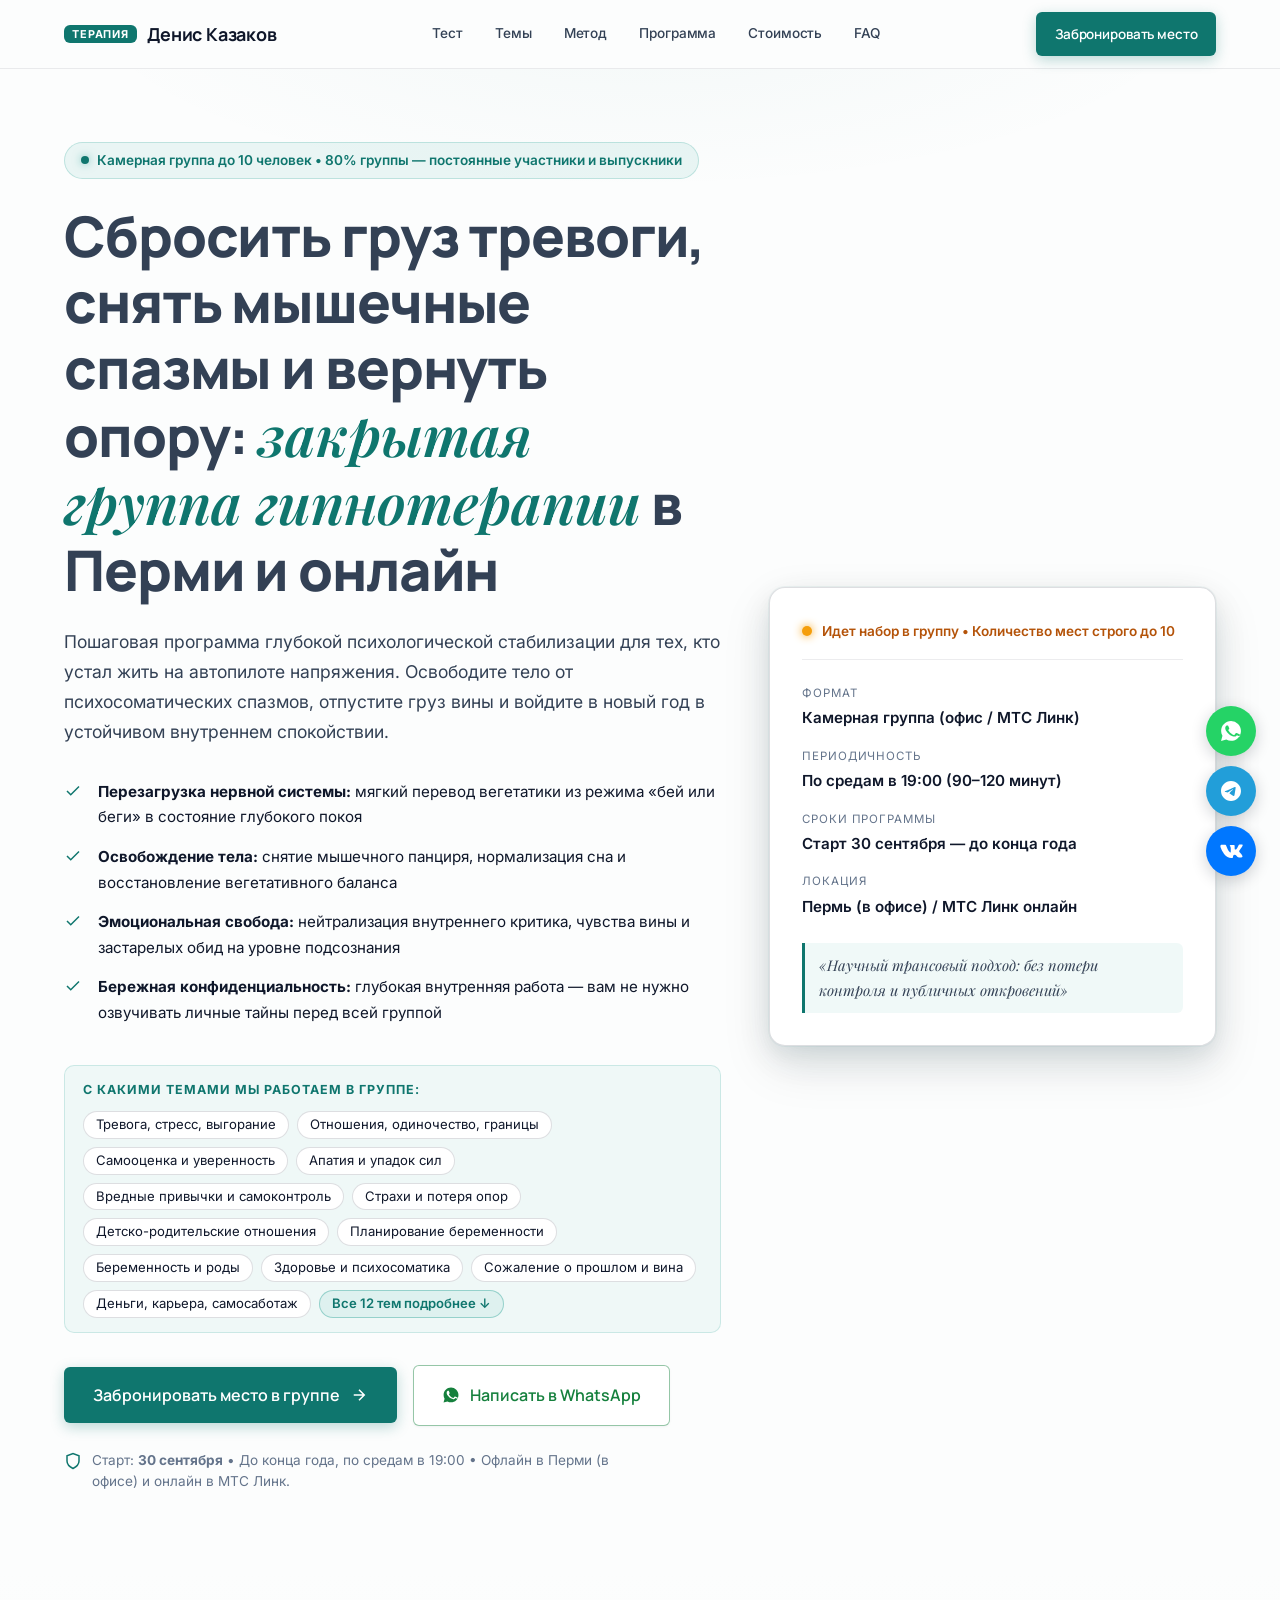
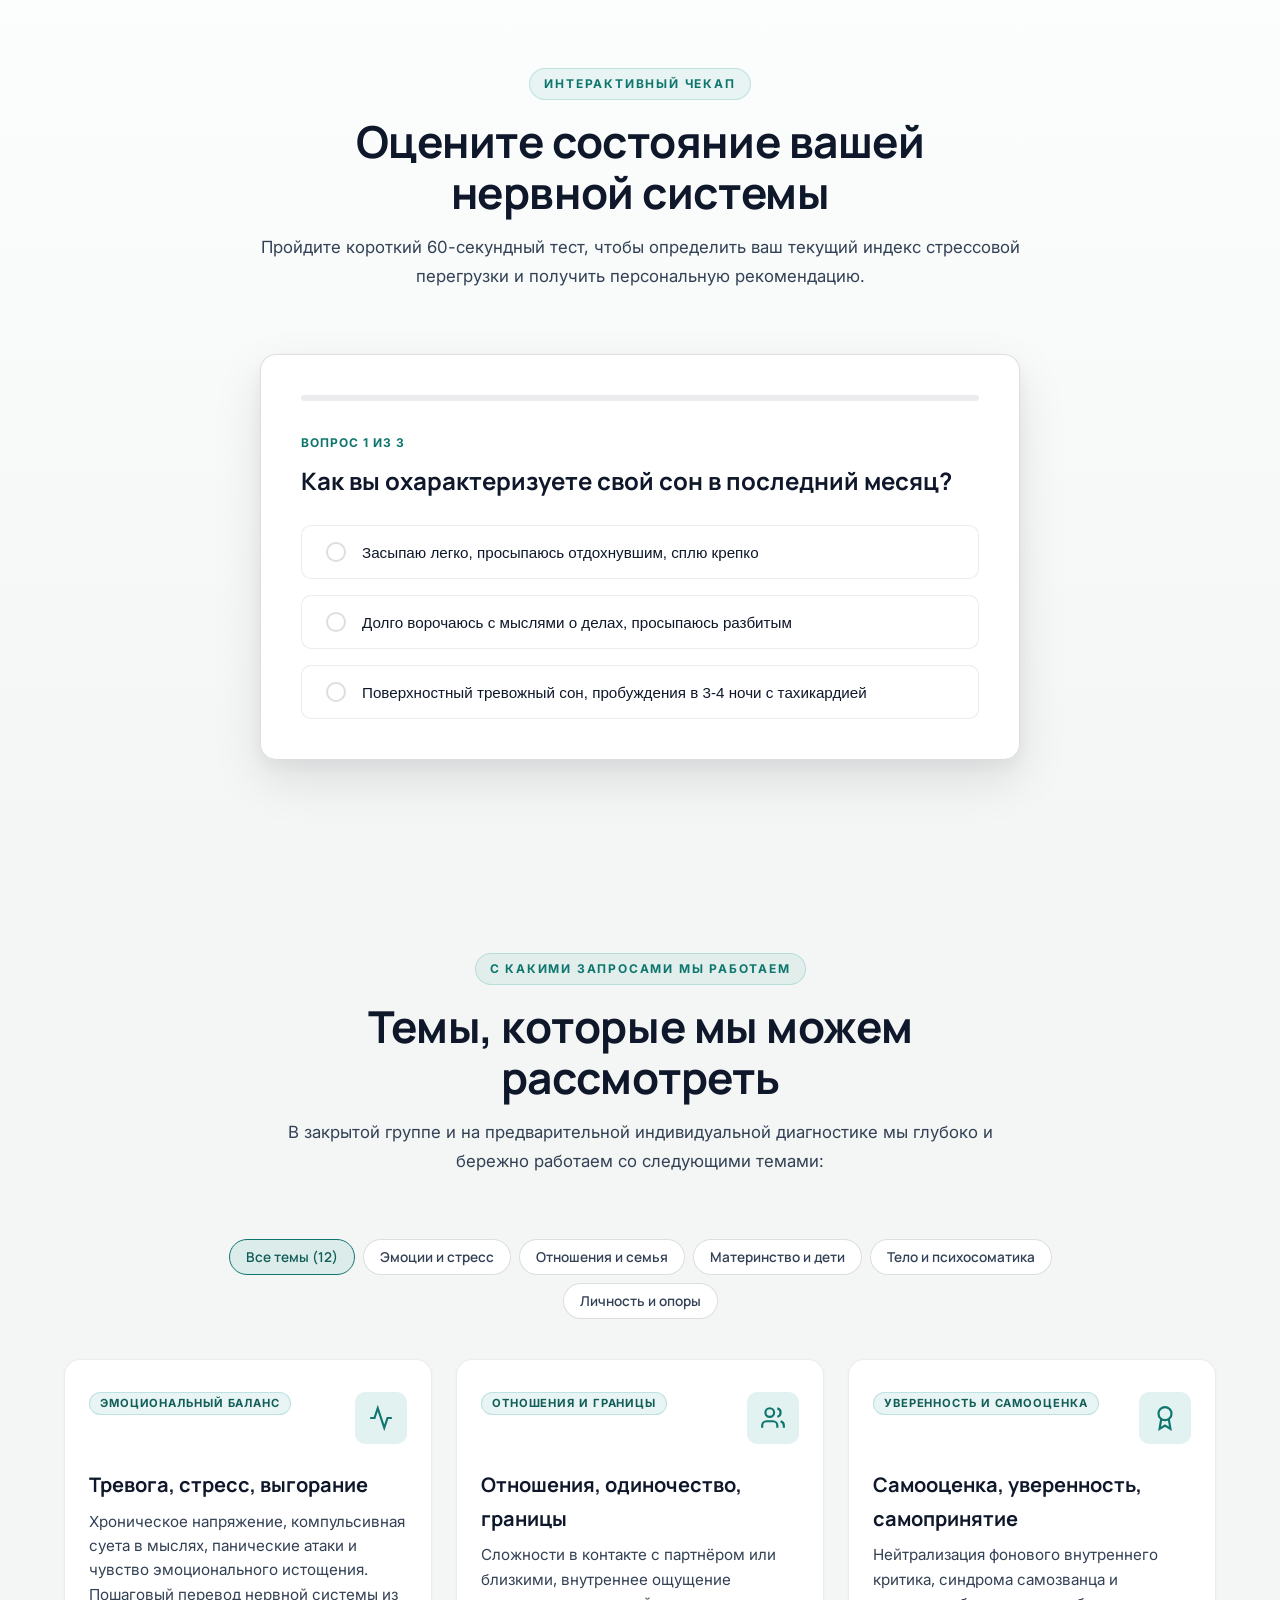
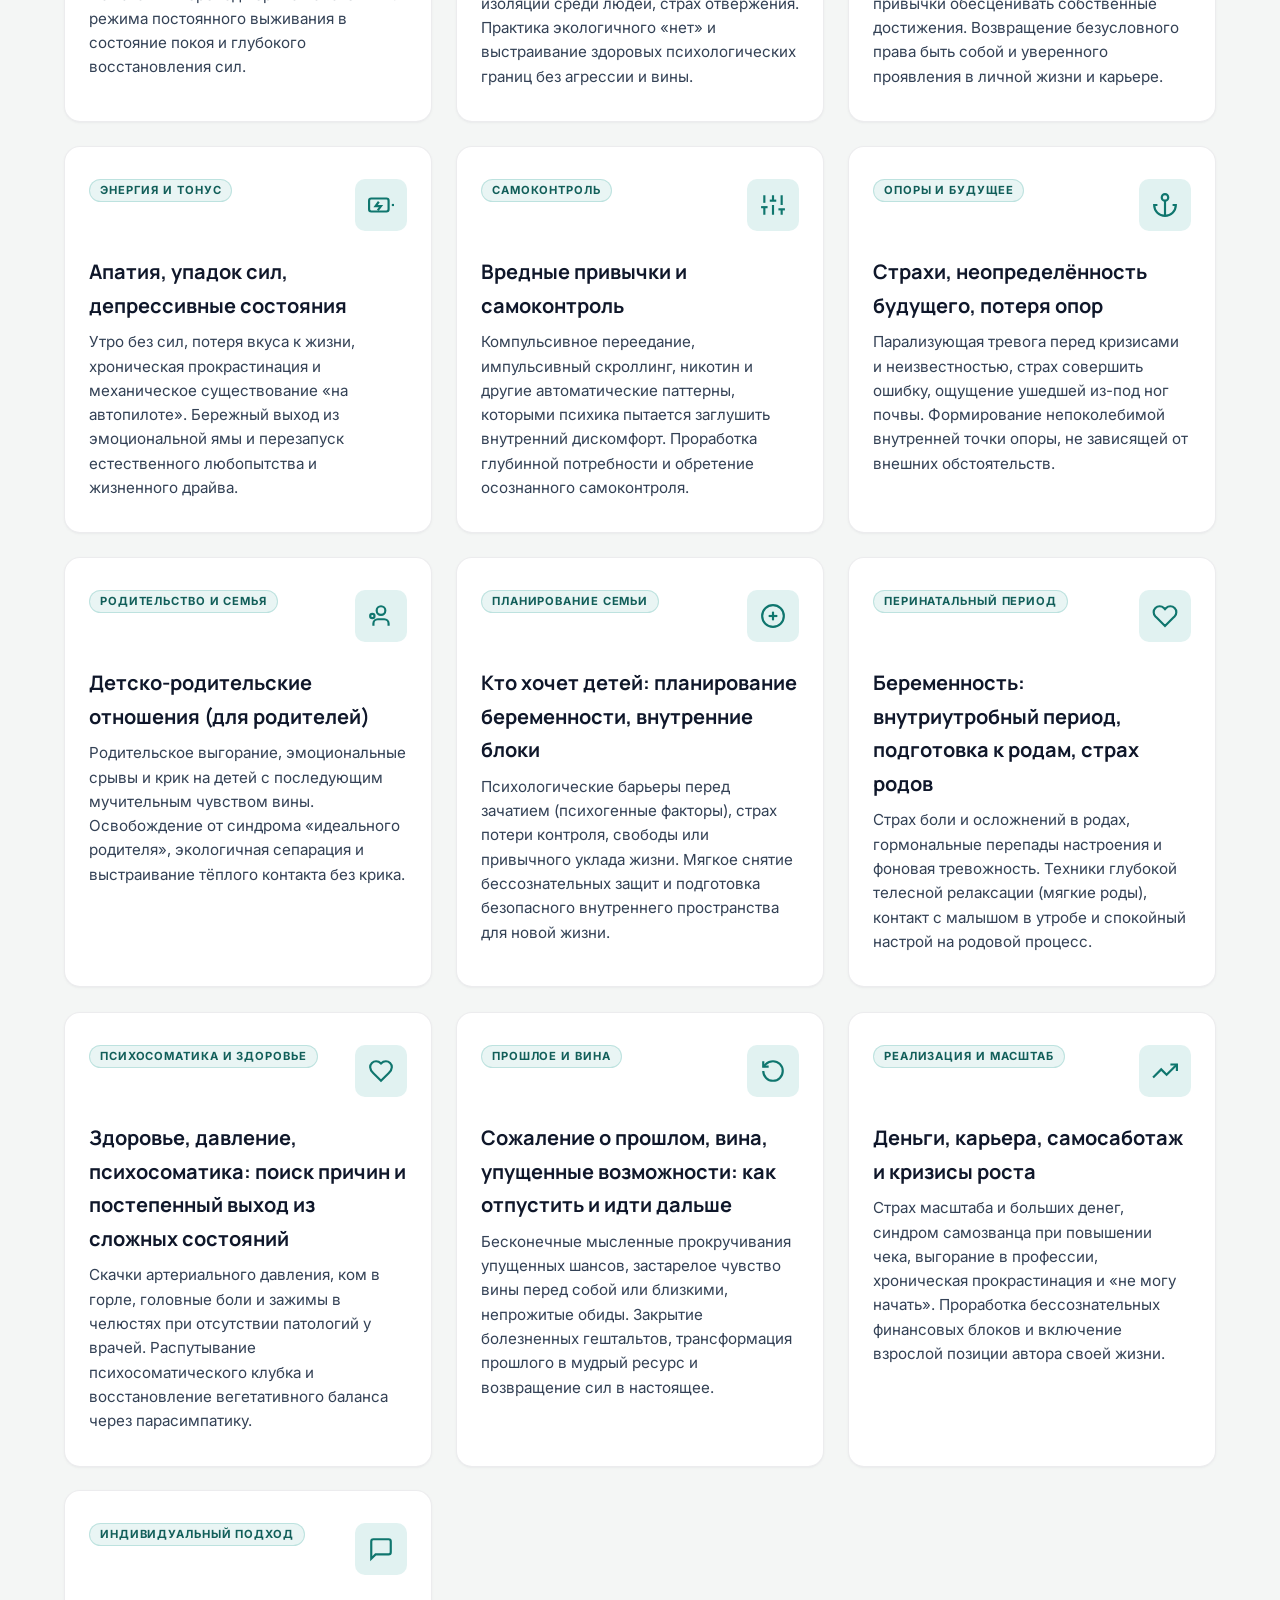
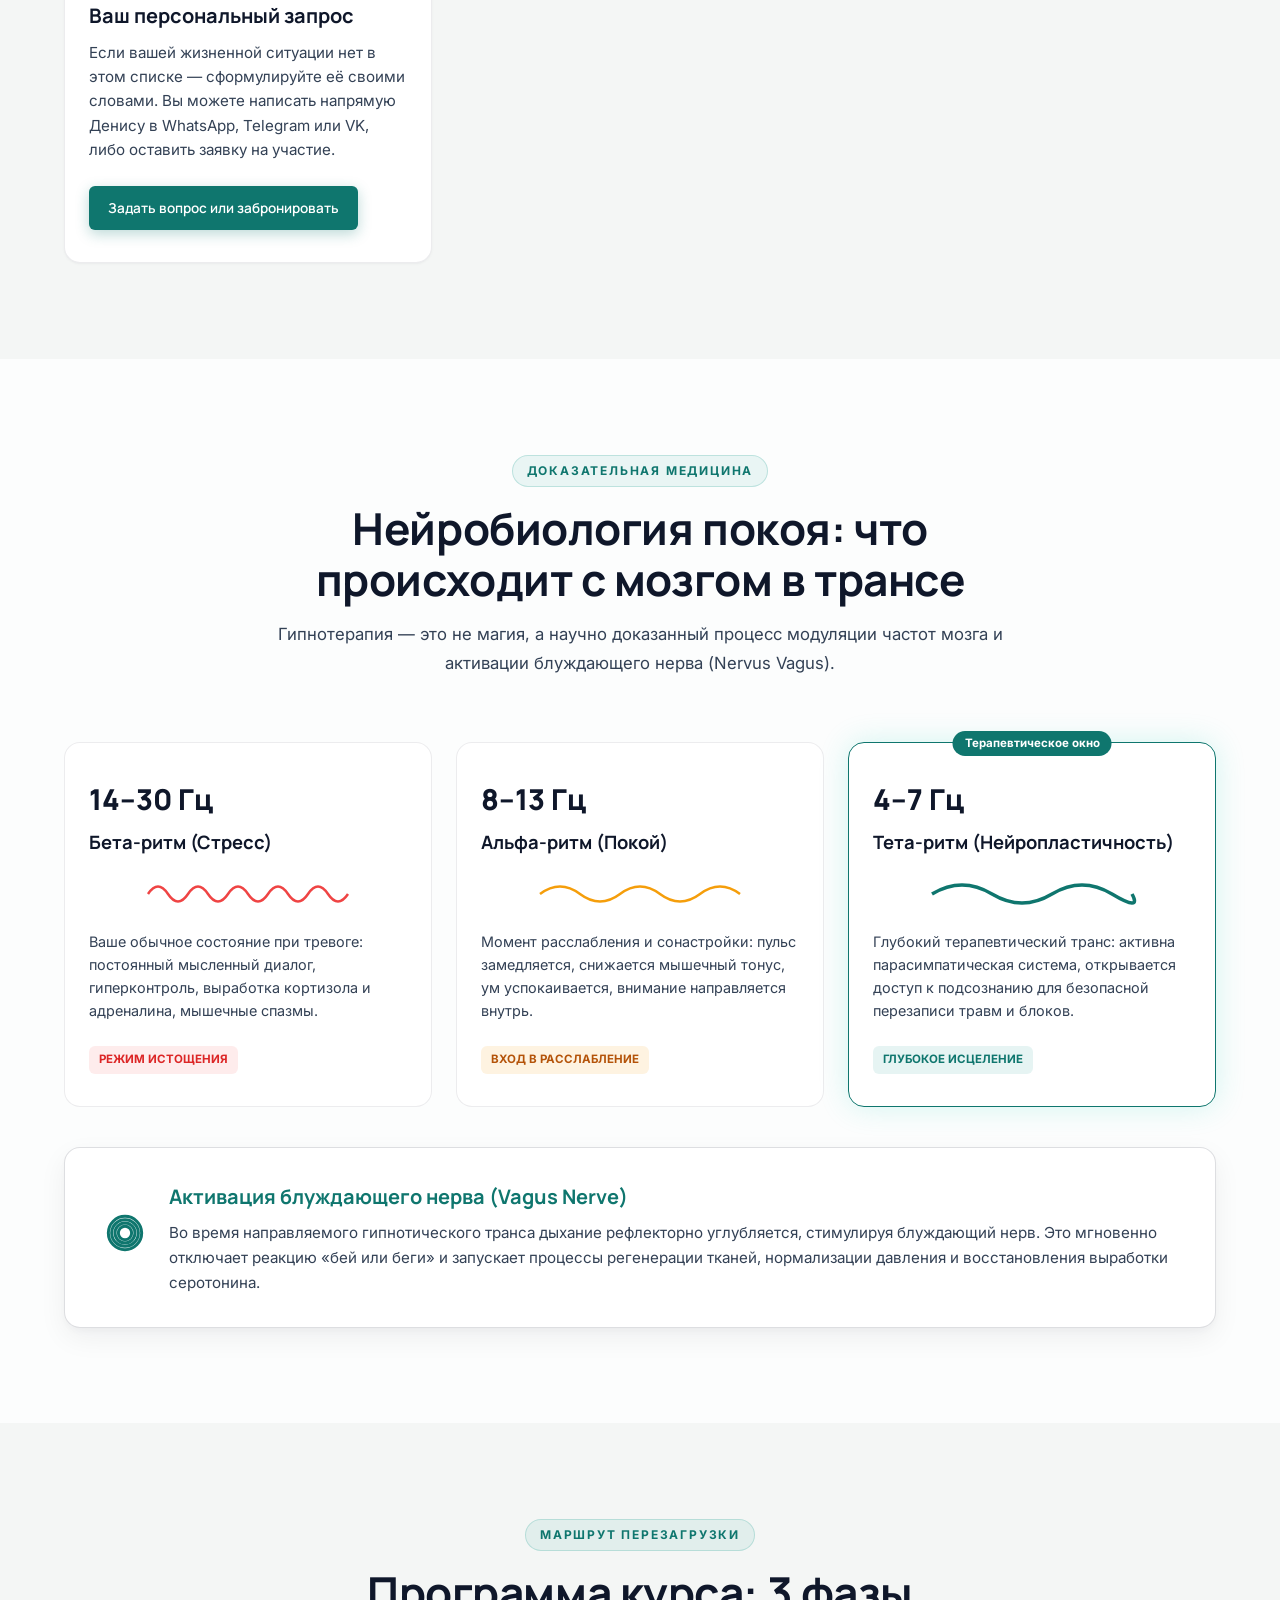
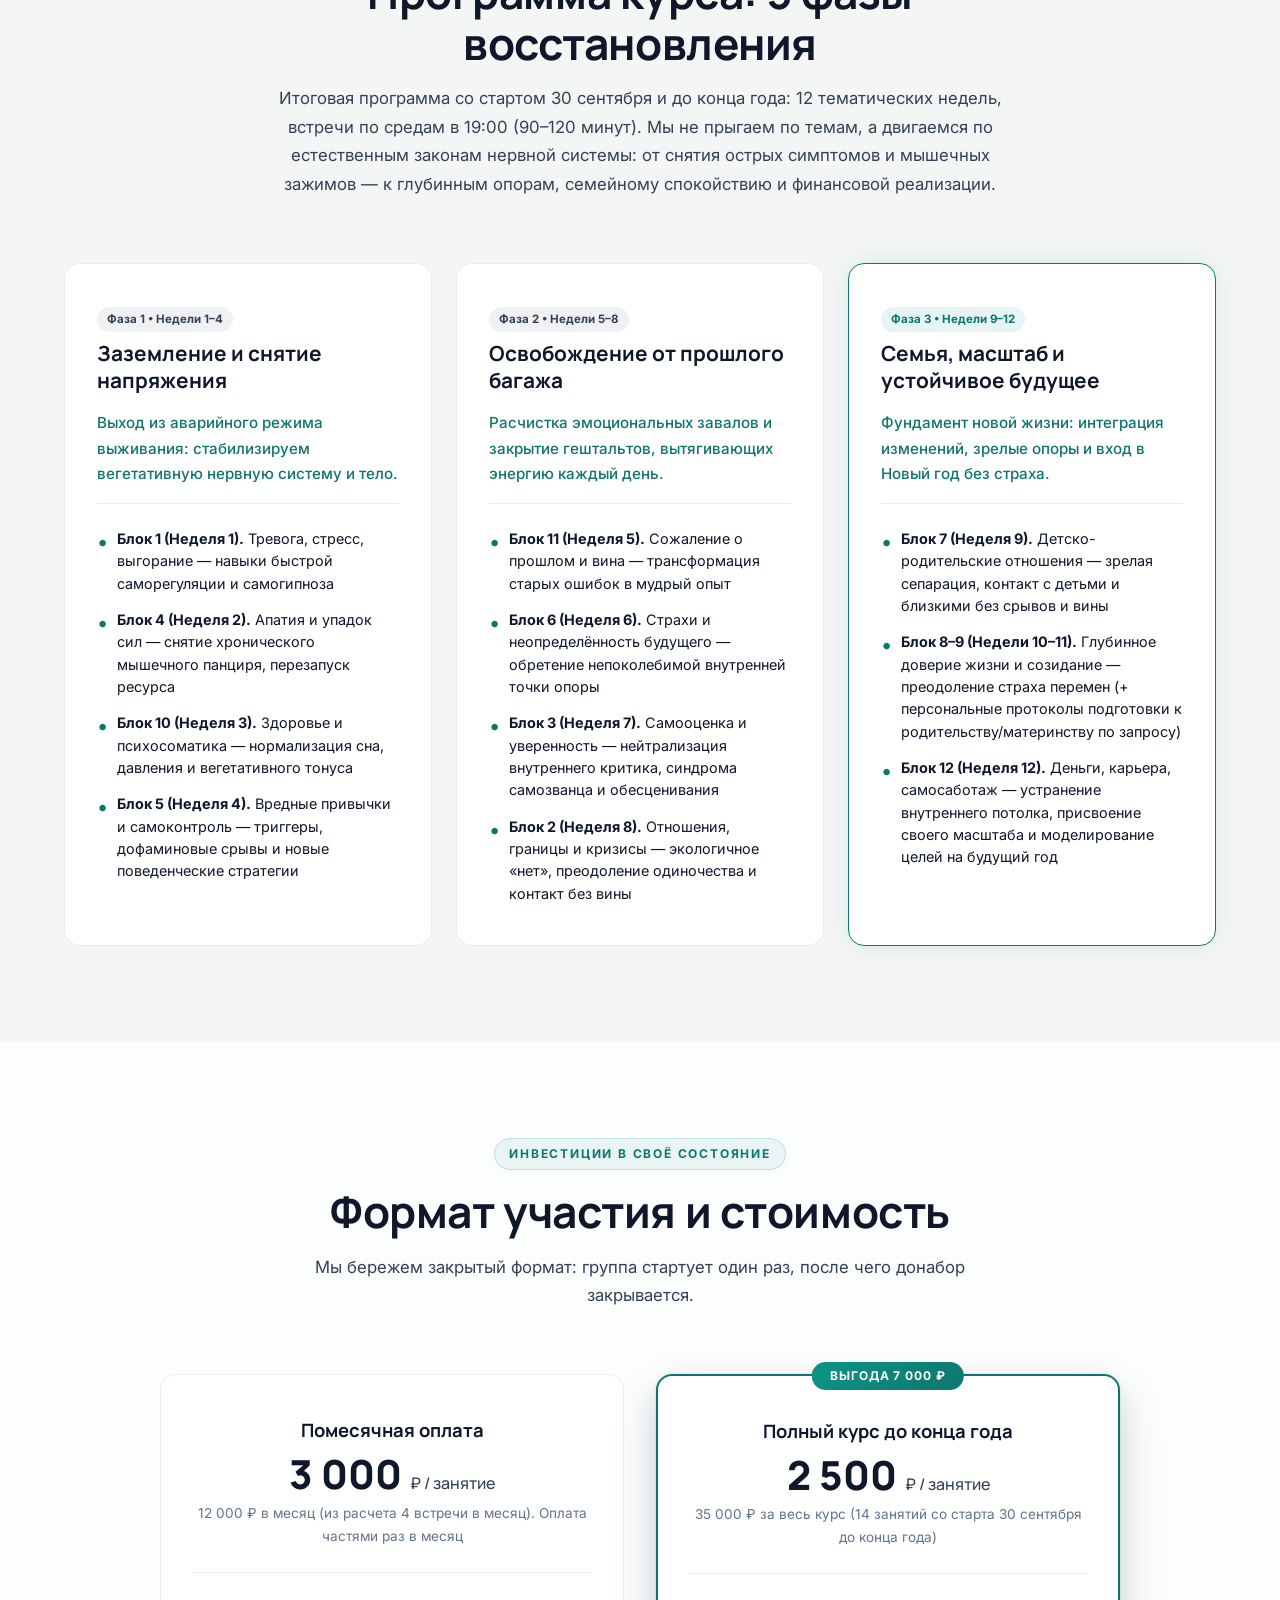
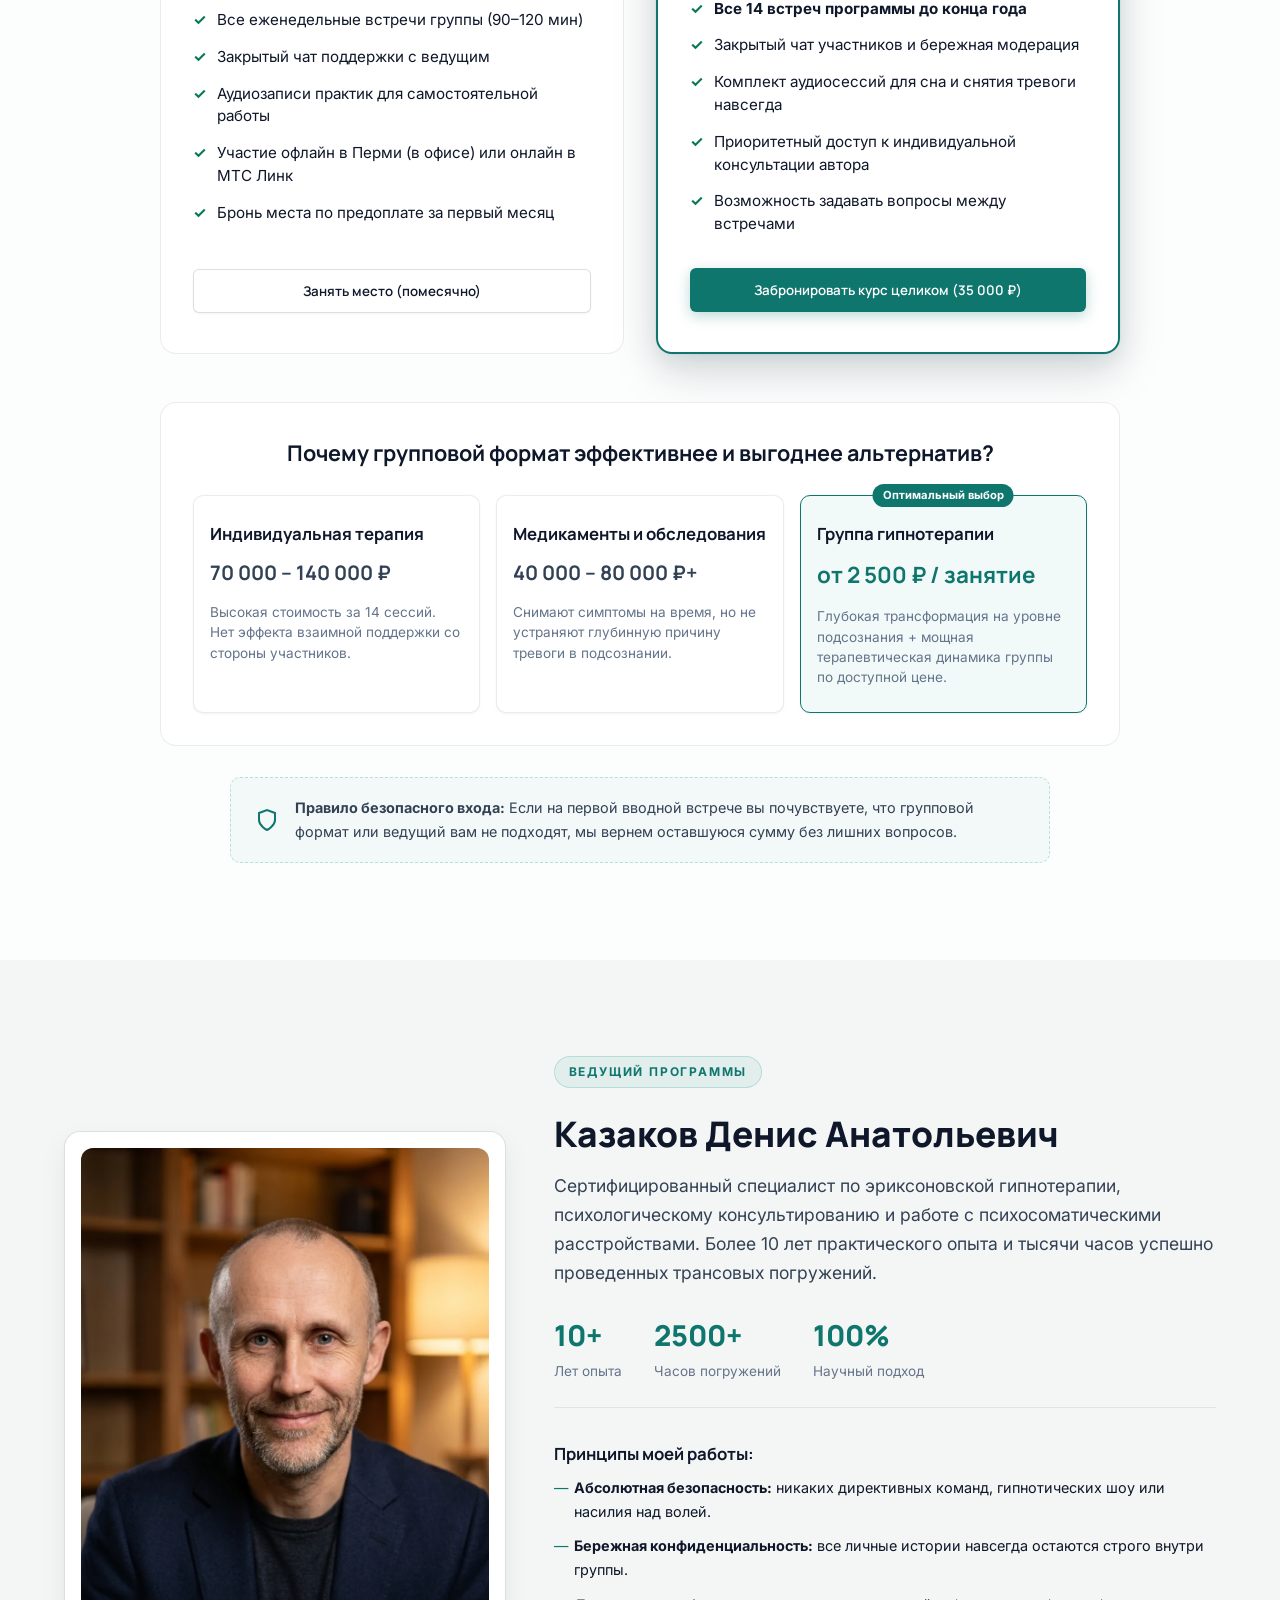
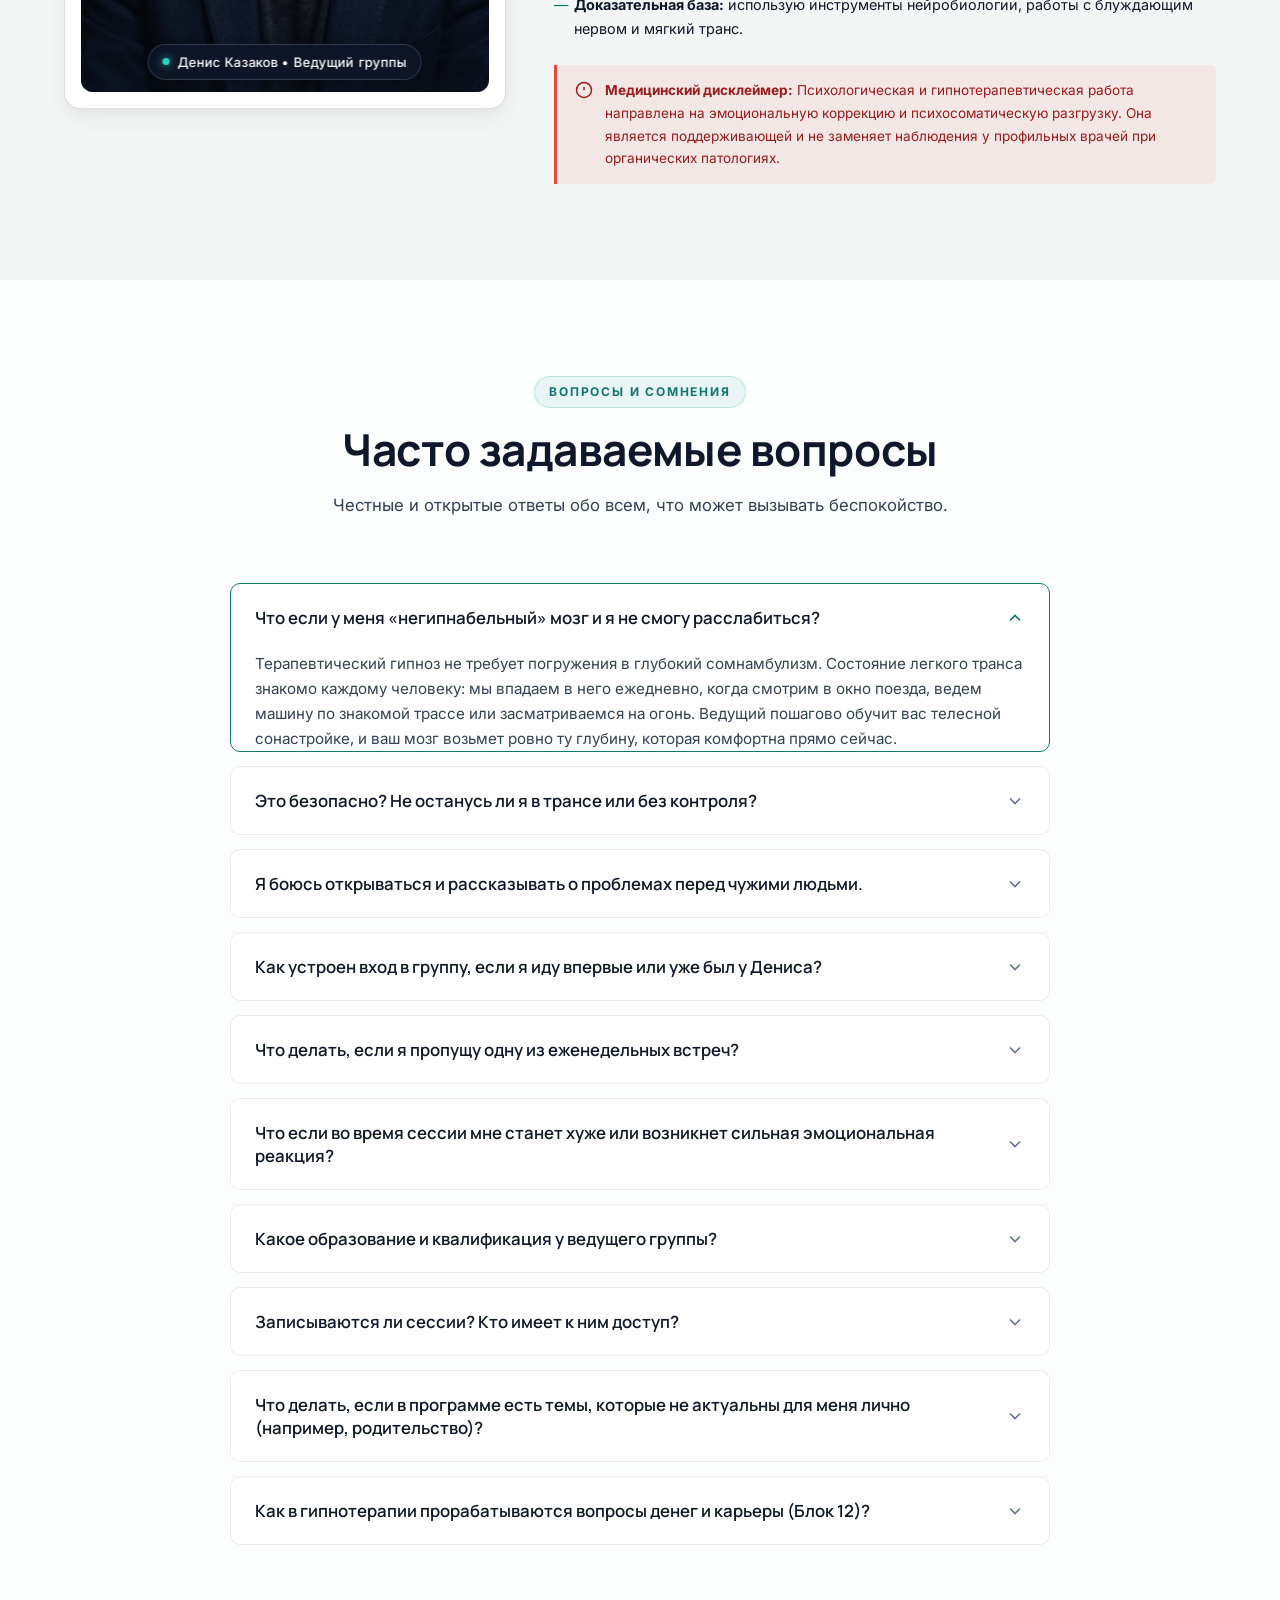
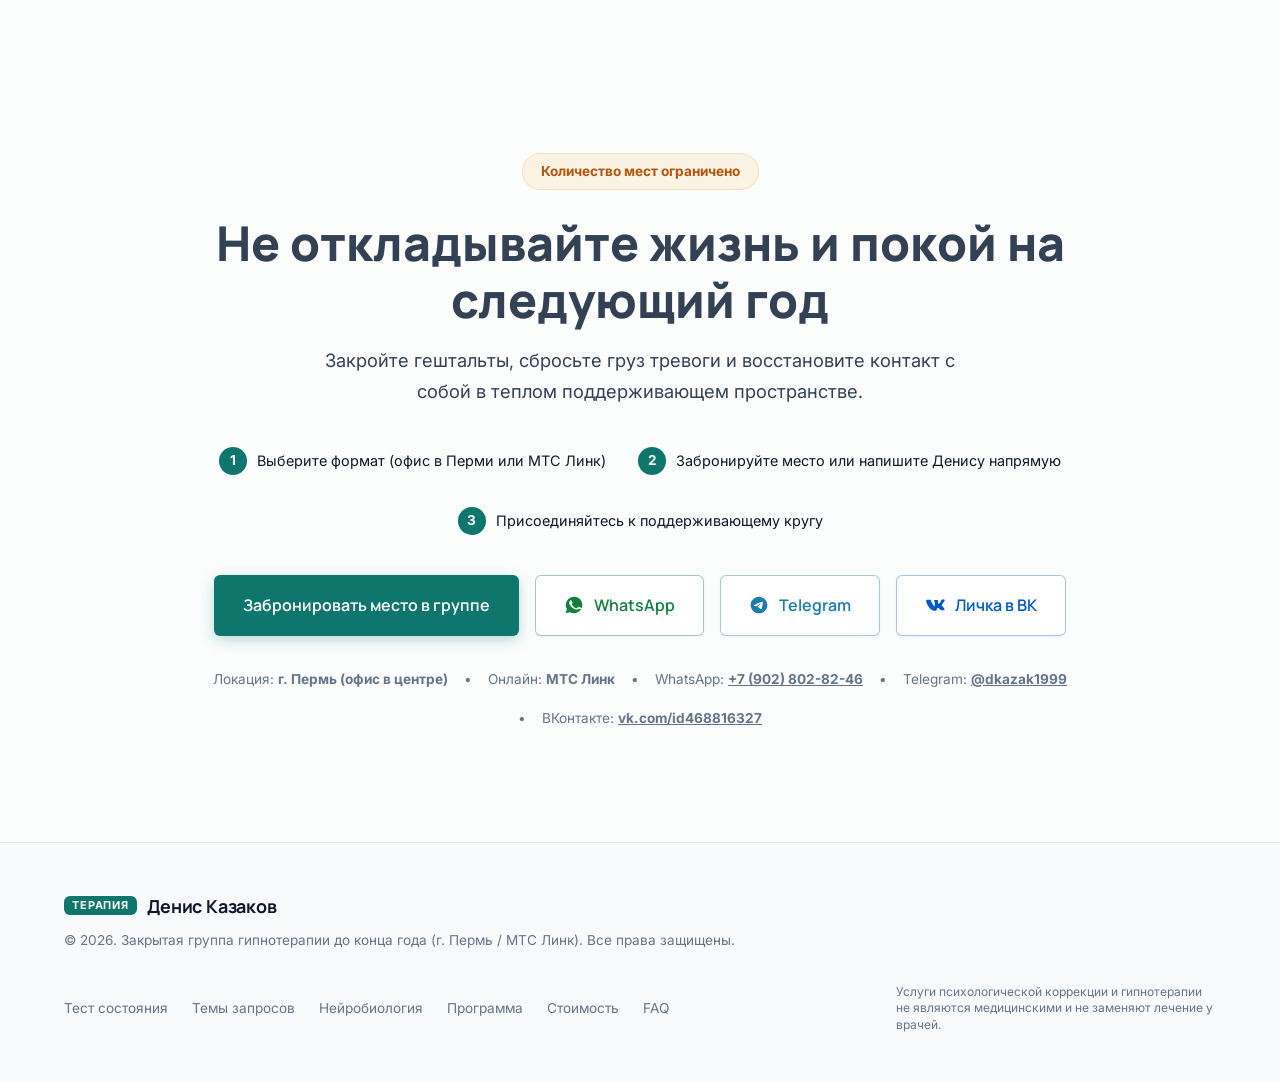
==== index.html @ 3e985181 "Лендинг: закрытая группа гипнотерапии (Денис Казаков)" ====
<!DOCTYPE html>
<html lang="ru">
<head>
  <meta charset="UTF-8">
  <meta name="viewport" content="width=device-width, initial-scale=1.0">
  <title>Групповая гипнотерапия до конца года | Денис Казаков</title>
  <meta name="description" content="Закрытая камерная группа по гипнотерапии до 10 человек. Пошаговое снятие хронического стресса, тревоги, психосоматики и возвращение внутренней опоры до конца года.">
  <meta name="theme-color" content="#0f766e">
  <link rel="icon" href="data:image/svg+xml,%3Csvg xmlns='http://www.w3.org/2000/svg' viewBox='0 0 48 48'%3E%3Crect width='48' height='48' rx='10' fill='%230f766e'/%3E%3Ccircle cx='24' cy='24' r='11' fill='none' stroke='white' stroke-width='3'/%3E%3Ccircle cx='24' cy='24' r='4' fill='white'/%3E%3C/svg%3E">
  <link rel="canonical" href="https://deniskazakov1976-glitch.github.io/hypnotherapy-group/">
  <meta property="og:type" content="website">
  <meta property="og:site_name" content="Денис Казаков • Гипнотерапия">
  <meta property="og:locale" content="ru_RU">
  <meta property="og:url" content="https://deniskazakov1976-glitch.github.io/hypnotherapy-group/">
  <meta property="og:title" content="Групповая гипнотерапия до конца года | Денис Казаков">
  <meta property="og:description" content="Закрытая камерная группа до 10 человек. Снятие стресса, тревоги и психосоматики — офлайн в Перми и онлайн. Старт 30 сентября.">
  <meta property="og:image" content="https://deniskazakov1976-glitch.github.io/hypnotherapy-group/img/denis-kazakov.jpg">
  <meta name="twitter:card" content="summary_large_image">
  <script>document.documentElement.classList.add('js');</script>
  <link rel="preconnect" href="https://fonts.googleapis.com">
  <link rel="preconnect" href="https://fonts.gstatic.com" crossorigin>
  <link href="https://fonts.googleapis.com/css2?family=Inter:wght@400;500;600;700&family=Manrope:wght@500;600;700;800&family=Playfair+Display:ital,wght@1,600&display=swap" rel="stylesheet">
  <link rel="stylesheet" href="css/styles.css?v=2">
</head>
<body>

  <!-- Деликатное рассеянное освещение кабинета -->
  <div class="ambient-glow"></div>

  <!-- ================= НАВИГАЦИОННАЯ ШАПКА ================= -->
  <header class="site-header" id="header">
    <div class="container header-container">
      <a href="#" class="logo">
        <span class="logo-badge">Терапия</span>
        <span class="logo-text">Денис Казаков</span>
      </a>

      <nav class="main-nav" id="mainNav">
        <ul class="nav-list">
          <li><a href="#checkup" class="nav-link">Тест</a></li>
          <li><a href="#topics" class="nav-link">Темы</a></li>
          <li><a href="#neuroscience" class="nav-link">Метод</a></li>
          <li><a href="#program" class="nav-link">Программа</a></li>
          <li><a href="#pricing" class="nav-link">Стоимость</a></li>
          <li><a href="#faq" class="nav-link">FAQ</a></li>
        </ul>
      </nav>

      <div class="header-actions">
        <button class="btn btn-primary btn-sm open-modal-btn" data-type="plan_booking">
          Забронировать место
        </button>
        <button class="menu-toggle" id="menuToggle" aria-label="Открыть меню">
          <span></span><span></span><span></span>
        </button>
      </div>
    </div>
  </header>

  <main>
    <!-- ================= БЛОК 1: ГЛАВНЫЙ ЭКРАН (HERO) ================= -->
    <section class="hero-section" id="hero">
      <div class="container hero-container">
        <div class="hero-content reveal-item">
          <div class="hero-badge">
            <span class="badge-dot"></span>
            Камерная группа до 10 человек • 80% группы — постоянные участники и выпускники
          </div>

          <h1 class="hero-title">
            Сбросить груз тревоги, снять мышечные спазмы и вернуть опору: <span class="highlight-editorial">закрытая группа гипнотерапии</span> в Перми и онлайн
          </h1>

          <p class="hero-subtitle">
            Пошаговая программа глубокой психологической стабилизации для тех, кто устал жить на автопилоте напряжения. Освободите тело от психосоматических спазмов, отпустите груз вины и войдите в новый год в устойчивом внутреннем спокойствии.
          </p>

          <ul class="hero-features">
            <li>
              <svg class="check-icon" viewBox="0 0 24 24" fill="none" stroke="currentColor" stroke-width="2"><path d="M20 6 9 17l-5-5"/></svg>
              <span><strong>Перезагрузка нервной системы:</strong> мягкий перевод вегетатики из режима «бей или беги» в состояние глубокого покоя</span>
            </li>
            <li>
              <svg class="check-icon" viewBox="0 0 24 24" fill="none" stroke="currentColor" stroke-width="2"><path d="M20 6 9 17l-5-5"/></svg>
              <span><strong>Освобождение тела:</strong> снятие мышечного панциря, нормализация сна и восстановление вегетативного баланса</span>
            </li>
            <li>
              <svg class="check-icon" viewBox="0 0 24 24" fill="none" stroke="currentColor" stroke-width="2"><path d="M20 6 9 17l-5-5"/></svg>
              <span><strong>Эмоциональная свобода:</strong> нейтрализация внутреннего критика, чувства вины и застарелых обид на уровне подсознания</span>
            </li>
            <li>
              <svg class="check-icon" viewBox="0 0 24 24" fill="none" stroke="currentColor" stroke-width="2"><path d="M20 6 9 17l-5-5"/></svg>
              <span><strong>Бережная конфиденциальность:</strong> глубокая внутренняя работа — вам не нужно озвучивать личные тайны перед всей группой</span>
            </li>
          </ul>

          <div class="hero-topics-preview">
            <span class="topics-label">С какими темами мы работаем в группе:</span>
            <div class="topics-tags-scroll">
              <a href="#topics" class="topic-chip">Тревога, стресс, выгорание</a>
              <a href="#topics" class="topic-chip">Отношения, одиночество, границы</a>
              <a href="#topics" class="topic-chip">Самооценка и уверенность</a>
              <a href="#topics" class="topic-chip">Апатия и упадок сил</a>
              <a href="#topics" class="topic-chip">Вредные привычки и самоконтроль</a>
              <a href="#topics" class="topic-chip">Страхи и потеря опор</a>
              <a href="#topics" class="topic-chip">Детско-родительские отношения</a>
              <a href="#topics" class="topic-chip">Планирование беременности</a>
              <a href="#topics" class="topic-chip">Беременность и роды</a>
              <a href="#topics" class="topic-chip">Здоровье и психосоматика</a>
              <a href="#topics" class="topic-chip">Сожаление о прошлом и вина</a>
              <a href="#topics" class="topic-chip">Деньги, карьера, самосаботаж</a>
              <a href="#topics" class="topic-chip topic-chip-more">Все 12 тем подробнее ↓</a>
            </div>
          </div>

          <div class="hero-cta-wrapper">
            <button class="btn btn-primary btn-lg open-modal-btn" data-type="plan_booking">
              Забронировать место в группе
              <svg class="arrow-icon" viewBox="0 0 24 24" fill="none" stroke="currentColor" stroke-width="2"><path d="M5 12h14M12 5l7 7-7 7"/></svg>
            </button>
            <a href="https://wa.me/79028028246" target="_blank" class="btn btn-outline btn-lg btn-whatsapp-outline">
              <svg viewBox="0 0 24 24" fill="currentColor" width="18" height="18"><path d="M12.04 2c-5.46 0-9.91 4.45-9.91 9.91 0 1.75.46 3.45 1.32 4.95L2.05 22l5.25-1.38c1.45.79 3.08 1.21 4.74 1.21 5.46 0 9.91-4.45 9.91-9.91 0-2.65-1.03-5.14-2.9-7.01A9.816 9.816 0 0 0 12.04 2zm5.8 14.16c-.24.68-1.4 1.26-1.95 1.34-.52.07-1.19.1-3.48-.85-2.93-1.22-4.81-4.22-4.96-4.41-.15-.2-1.19-1.58-1.19-3.02s.75-2.14 1.02-2.43c.27-.29.59-.36.78-.36.2 0 .39.01.56.02.18.01.42-.07.66.5.24.58.83 2.02.9 2.17.07.15.12.32.02.52-.1.2-.15.32-.3.49-.15.17-.31.38-.45.51-.15.14-.31.3-.13.6.17.3 1.02 1.68 2.19 2.72 1.5 1.34 2.77 1.75 3.16 1.95.39.2.62.17.85-.1.23-.26.98-1.14 1.24-1.53.27-.39.53-.32.89-.19.36.14 2.29 1.08 2.68 1.28.39.2.65.3.75.46.1.16.1.92-.14 1.6z"/></svg>
              Написать в WhatsApp
            </a>
          </div>

          <div class="hero-trust-note">
            <svg class="shield-icon" viewBox="0 0 24 24" fill="none" stroke="currentColor" stroke-width="2"><path d="M12 22s8-4 8-10V5l-8-3-8 3v7c0 6 8 10 8 10z"/></svg>
            <span>Старт: <strong>30 сентября</strong> • До конца года, по средам в 19:00 • Офлайн в Перми (в офисе) и онлайн в МТС Линк.</span>
          </div>
        </div>

        <div class="hero-visual-card reveal-item">
          <div class="glass-card">
            <div class="card-header-bar">
              <span class="status-indicator"></span>
              <span class="status-text">Идет набор в группу • Количество мест строго до 10</span>
            </div>
            
            <div class="card-summary">
              <div class="summary-item">
                <span class="summary-label">Формат</span>
                <span class="summary-val">Камерная группа (офис / МТС Линк)</span>
              </div>
              <div class="summary-item">
                <span class="summary-label">Периодичность</span>
                <span class="summary-val">По средам в 19:00 (90–120 минут)</span>
              </div>
              <div class="summary-item">
                <span class="summary-label">Сроки программы</span>
                <span class="summary-val">Старт 30 сентября — до конца года</span>
              </div>
              <div class="summary-item">
                <span class="summary-label">Локация</span>
                <span class="summary-val">Пермь (в офисе) / МТС Линк онлайн</span>
              </div>
            </div>

            <div class="card-footer-quote">
              «Научный трансовый подход: без потери контроля и публичных откровений»
            </div>
          </div>
        </div>
      </div>
    </section>

    <!-- ================= БЛОК: ИНТЕРАКТИВНЫЙ ЧЕКАП (САМОДИАГНОСТИКА) ================= -->
    <section class="section section-checkup" id="checkup">
      <div class="container">
        <div class="section-head text-center reveal-item">
          <span class="section-tag">Интерактивный чекап</span>
          <h2 class="section-title">Оцените состояние вашей нервной системы</h2>
          <p class="section-description">
            Пройдите короткий 60-секундный тест, чтобы определить ваш текущий индекс стрессовой перегрузки и получить персональную рекомендацию.
          </p>
        </div>

        <div class="quiz-card reveal-item" id="quizCard">
          <div class="quiz-progress-bar">
            <div class="quiz-progress-fill" id="quizProgressFill" style="width: 0%;"></div>
          </div>

          <!-- Шаг 1 -->
          <div class="quiz-step active" data-step="1">
            <div class="step-counter">Вопрос 1 из 3</div>
            <h3 class="quiz-question">Как вы охарактеризуете свой сон в последний месяц?</h3>
            <div class="quiz-options">
              <button class="quiz-opt" data-score="1">
                <span class="opt-indicator"></span>
                <span class="opt-label">Засыпаю легко, просыпаюсь отдохнувшим, сплю крепко</span>
              </button>
              <button class="quiz-opt" data-score="2">
                <span class="opt-indicator"></span>
                <span class="opt-label">Долго ворочаюсь с мыслями о делах, просыпаюсь разбитым</span>
              </button>
              <button class="quiz-opt" data-score="3">
                <span class="opt-indicator"></span>
                <span class="opt-label">Поверхностный тревожный сон, пробуждения в 3-4 ночи с тахикардией</span>
              </button>
            </div>
          </div>

          <!-- Шаг 2 -->
          <div class="quiz-step" data-step="2">
            <div class="step-counter">Вопрос 2 из 3</div>
            <h3 class="quiz-question">Что происходит в теле на физическом уровне?</h3>
            <div class="quiz-options">
              <button class="quiz-opt" data-score="1">
                <span class="opt-indicator"></span>
                <span class="opt-label">Тело расслаблено, дыхание свободное и глубокое</span>
              </button>
              <button class="quiz-opt" data-score="2">
                <span class="opt-indicator"></span>
                <span class="opt-label">Периодически чувствую ком в горле, скованность в шее и плечах</span>
              </button>
              <button class="quiz-opt" data-score="3">
                <span class="opt-indicator"></span>
                <span class="opt-label">Постоянный мышечный панцирь, сжатые челюсти, скачки давления</span>
              </button>
            </div>
          </div>

          <!-- Шаг 3 -->
          <div class="quiz-step" data-step="3">
            <div class="step-counter">Вопрос 3 из 3</div>
            <h3 class="quiz-question">Каков преобладающий эмоциональный фон в течение дня?</h3>
            <div class="quiz-options">
              <button class="quiz-opt" data-score="1">
                <span class="opt-indicator"></span>
                <span class="opt-label">Спокойная уверенность, легко справляюсь с задачами</span>
              </button>
              <button class="quiz-opt" data-score="2">
                <span class="opt-indicator"></span>
                <span class="opt-label">Быстрая утомляемость, раздражительность на близких, чувство вины</span>
              </button>
              <button class="quiz-opt" data-score="3">
                <span class="opt-indicator"></span>
                <span class="opt-label">Постоянная фоновая тревога, ощущение сжатой пружины и бессилие</span>
              </button>
            </div>
          </div>

          <!-- Результат чекапа -->
          <div class="quiz-result" id="quizResult" style="display: none;">
            <div class="result-badge-wrap">
              <div class="result-score-circle" id="resultScoreVal">78%</div>
              <div class="result-score-meta">
                <h4 id="resultTitle">Высокий уровень истощения нервной системы</h4>
                <p id="resultSubtitle">Ваш организм работает в режиме аварийной перегрузки</p>
              </div>
            </div>
            
            <div class="result-diagnosis-box" id="resultDiagnosisBox">
              Симпатический отдел нервной системы перегружен (режим хронического выживания «бей или беги»). Логические уговоры и отдых на выходных уже не помогают, так как спазм зафиксирован на уровне вегетатики. Вам показана глубокая работа с подсознанием и телесным трансом для сброса хронического тонуса.
            </div>

            <div class="result-action">
              <button class="btn btn-primary btn-lg open-modal-btn" data-type="plan_booking">
                Забронировать место в группе
                <svg class="arrow-icon" viewBox="0 0 24 24" fill="none" stroke="currentColor" stroke-width="2"><path d="M5 12h14M12 5l7 7-7 7"/></svg>
              </button>
              <button class="btn-text-reset" id="resetQuizBtn">Пройти заново</button>
            </div>

            <p class="quiz-disclaimer">
              <svg viewBox="0 0 24 24" fill="none" stroke="currentColor" stroke-width="2" width="16" height="16"><circle cx="12" cy="12" r="10"/><line x1="12" y1="8" x2="12" y2="12"/><line x1="12" y1="16" x2="12.01" y2="16"/></svg>
              Этот тест носит ознакомительный характер и <strong>не является клиническим диагнозом</strong>. Для точной оценки состояния обратитесь к специалисту.
            </p>
          </div>
        </div>
      </div>
    </section>

    <!-- ================= БЛОК 2: ТЕМЫ, КОТОРЫЕ МЫ МОЖЕМ РАССМОТРЕТЬ ================= -->
    <section class="section section-alt" id="topics">
      <!-- Невидимый якорь для совместимости со старыми ссылками -->
      <div id="for-whom" style="position: absolute; top: -80px; left: 0;"></div>

      <div class="container">
        <div class="section-head text-center reveal-item">
          <span class="section-tag">С какими запросами мы работаем</span>
          <h2 class="section-title">Темы, которые мы можем рассмотреть</h2>
          <p class="section-description">
            В закрытой группе и на предварительной индивидуальной диагностике мы глубоко и бережно работаем со следующими темами:
          </p>
        </div>

        <!-- Фильтры по ключевым направлениям -->
        <div class="topics-filter-bar reveal-item">
          <button class="filter-tab-btn active" data-filter="all">Все темы (12)</button>
          <button class="filter-tab-btn" data-filter="emotions">Эмоции и стресс</button>
          <button class="filter-tab-btn" data-filter="relations">Отношения и семья</button>
          <button class="filter-tab-btn" data-filter="maternity">Материнство и дети</button>
          <button class="filter-tab-btn" data-filter="body">Тело и психосоматика</button>
          <button class="filter-tab-btn" data-filter="self">Личность и опоры</button>
        </div>

        <div class="cards-grid grid-3" id="topicsGrid">
          <!-- Тема 1 -->
          <div class="feature-card reveal-item" data-category="emotions">
            <div class="card-top-row">
              <span class="card-category-badge">Эмоциональный баланс</span>
              <div class="card-icon-wrap">
                <svg viewBox="0 0 24 24" fill="none" stroke="currentColor" stroke-width="2"><path d="M22 12h-4l-3 9L9 3l-3 9H2"/></svg>
              </div>
            </div>
            <h3 class="card-title">Тревога, стресс, выгорание</h3>
            <p class="card-text">
              Хроническое напряжение, компульсивная суета в мыслях, панические атаки и чувство эмоционального истощения. Пошаговый перевод нервной системы из режима постоянного выживания в состояние покоя и глубокого восстановления сил.
            </p>
          </div>

          <!-- Тема 2 -->
          <div class="feature-card reveal-item" data-category="relations">
            <div class="card-top-row">
              <span class="card-category-badge">Отношения и границы</span>
              <div class="card-icon-wrap">
                <svg viewBox="0 0 24 24" fill="none" stroke="currentColor" stroke-width="2"><path d="M16 21v-2a4 4 0 0 0-4-4H6a4 4 0 0 0-4 4v2"/><circle cx="9" cy="7" r="4"/><path d="M22 21v-2a4 4 0 0 0-3-3.87"/><path d="M16 3.13a4 4 0 0 1 0 7.75"/></svg>
              </div>
            </div>
            <h3 class="card-title">Отношения, одиночество, границы</h3>
            <p class="card-text">
              Сложности в контакте с партнёром или близкими, внутреннее ощущение изоляции среди людей, страх отвержения. Практика экологичного «нет» и выстраивание здоровых психологических границ без агрессии и вины.
            </p>
          </div>

          <!-- Тема 3 -->
          <div class="feature-card reveal-item" data-category="self">
            <div class="card-top-row">
              <span class="card-category-badge">Уверенность и самооценка</span>
              <div class="card-icon-wrap">
                <svg viewBox="0 0 24 24" fill="none" stroke="currentColor" stroke-width="2"><circle cx="12" cy="8" r="6"/><path d="M15.477 12.89 17 22l-5-3-5 3 1.523-9.11"/></svg>
              </div>
            </div>
            <h3 class="card-title">Самооценка, уверенность, самопринятие</h3>
            <p class="card-text">
              Нейтрализация фонового внутреннего критика, синдрома самозванца и привычки обесценивать собственные достижения. Возвращение безусловного права быть собой и уверенного проявления в личной жизни и карьере.
            </p>
          </div>

          <!-- Тема 4 -->
          <div class="feature-card reveal-item" data-category="emotions">
            <div class="card-top-row">
              <span class="card-category-badge">Энергия и тонус</span>
              <div class="card-icon-wrap">
                <svg viewBox="0 0 24 24" fill="none" stroke="currentColor" stroke-width="2"><rect x="1" y="6" width="18" height="12" rx="2"/><line x1="23" y1="11" x2="23" y2="13"/><polyline points="10 9 7 13 12 13 9 17"/></svg>
              </div>
            </div>
            <h3 class="card-title">Апатия, упадок сил, депрессивные состояния</h3>
            <p class="card-text">
              Утро без сил, потеря вкуса к жизни, хроническая прокрастинация и механическое существование «на автопилоте». Бережный выход из эмоциональной ямы и перезапуск естественного любопытства и жизненного драйва.
            </p>
          </div>

          <!-- Тема 5 -->
          <div class="feature-card reveal-item" data-category="body self">
            <div class="card-top-row">
              <span class="card-category-badge">Самоконтроль</span>
              <div class="card-icon-wrap">
                <svg viewBox="0 0 24 24" fill="none" stroke="currentColor" stroke-width="2"><line x1="4" y1="21" x2="4" y2="14"/><line x1="4" y1="10" x2="4" y2="3"/><line x1="12" y1="21" x2="12" y2="12"/><line x1="12" y1="8" x2="12" y2="3"/><line x1="20" y1="21" x2="20" y2="16"/><line x1="20" y1="12" x2="20" y2="3"/><line x1="1" y1="14" x2="7" y2="14"/><line x1="9" y1="8" x2="15" y2="8"/><line x1="17" y1="16" x2="23" y2="16"/></svg>
              </div>
            </div>
            <h3 class="card-title">Вредные привычки и самоконтроль</h3>
            <p class="card-text">
              Компульсивное переедание, импульсивный скроллинг, никотин и другие автоматические паттерны, которыми психика пытается заглушить внутренний дискомфорт. Проработка глубинной потребности и обретение осознанного самоконтроля.
            </p>
          </div>

          <!-- Тема 6 -->
          <div class="feature-card reveal-item" data-category="emotions self">
            <div class="card-top-row">
              <span class="card-category-badge">Опоры и будущее</span>
              <div class="card-icon-wrap">
                <svg viewBox="0 0 24 24" fill="none" stroke="currentColor" stroke-width="2"><circle cx="12" cy="5" r="3"/><line x1="12" y1="22" x2="12" y2="8"/><path d="M5 12H2a10 10 0 0 0 20 0h-3"/></svg>
              </div>
            </div>
            <h3 class="card-title">Страхи, неопределённость будущего, потеря опор</h3>
            <p class="card-text">
              Парализующая тревога перед кризисами и неизвестностью, страх совершить ошибку, ощущение ушедшей из-под ног почвы. Формирование непоколебимой внутренней точки опоры, не зависящей от внешних обстоятельств.
            </p>
          </div>

          <!-- Тема 7 -->
          <div class="feature-card reveal-item" data-category="relations">
            <div class="card-top-row">
              <span class="card-category-badge">Родительство и семья</span>
              <div class="card-icon-wrap">
                <svg viewBox="0 0 24 24" fill="none" stroke="currentColor" stroke-width="2"><path d="M19 21v-2a4 4 0 0 0-4-4H9a4 4 0 0 0-4 4v2"/><circle cx="12" cy="7" r="4"/><path d="M4 14a2 2 0 1 0 0-4 2 2 0 0 0 0 4z"/></svg>
              </div>
            </div>
            <h3 class="card-title">Детско‑родительские отношения (для родителей)</h3>
            <p class="card-text">
              Родительское выгорание, эмоциональные срывы и крик на детей с последующим мучительным чувством вины. Освобождение от синдрома «идеального родителя», экологичная сепарация и выстраивание тёплого контакта без крика.
            </p>
          </div>

          <!-- Тема 8 -->
          <div class="feature-card reveal-item" data-category="maternity">
            <div class="card-top-row">
              <span class="card-category-badge">Планирование семьи</span>
              <div class="card-icon-wrap">
                <svg viewBox="0 0 24 24" fill="none" stroke="currentColor" stroke-width="2"><circle cx="12" cy="12" r="10"/><line x1="12" y1="8" x2="12" y2="16"/><line x1="8" y1="12" x2="16" y2="12"/></svg>
              </div>
            </div>
            <h3 class="card-title">Кто хочет детей: планирование беременности, внутренние блоки</h3>
            <p class="card-text">
              Психологические барьеры перед зачатием (психогенные факторы), страх потери контроля, свободы или привычного уклада жизни. Мягкое снятие бессознательных защит и подготовка безопасного внутреннего пространства для новой жизни.
            </p>
          </div>

          <!-- Тема 9 -->
          <div class="feature-card reveal-item" data-category="maternity body">
            <div class="card-top-row">
              <span class="card-category-badge">Перинатальный период</span>
              <div class="card-icon-wrap">
                <svg viewBox="0 0 24 24" fill="none" stroke="currentColor" stroke-width="2"><path d="M20.84 4.61a5.5 5.5 0 0 0-7.78 0L12 5.67l-1.06-1.06a5.5 5.5 0 0 0-7.78 7.78l1.06 1.06L12 21.23l7.78-7.78 1.06-1.06a5.5 5.5 0 0 0 0-7.78z"/></svg>
              </div>
            </div>
            <h3 class="card-title">Беременность: внутриутробный период, подготовка к родам, страх родов</h3>
            <p class="card-text">
              Страх боли и осложнений в родах, гормональные перепады настроения и фоновая тревожность. Техники глубокой телесной релаксации (мягкие роды), контакт с малышом в утробе и спокойный настрой на родовой процесс.
            </p>
          </div>

          <!-- Тема 10 -->
          <div class="feature-card reveal-item" data-category="body">
            <div class="card-top-row">
              <span class="card-category-badge">Психосоматика и здоровье</span>
              <div class="card-icon-wrap">
                <svg viewBox="0 0 24 24" fill="none" stroke="currentColor" stroke-width="2"><path d="M19 14c1.49-1.46 3-3.21 3-5.5A5.5 5.5 0 0 0 16.5 3c-1.76 0-3 .5-4.5 2-1.5-1.5-2.74-2-4.5-2A5.5 5.5 0 0 0 2 8.5c0 2.3 1.5 4.05 3 5.5l7 7Z"/></svg>
              </div>
            </div>
            <h3 class="card-title">Здоровье, давление, психосоматика: поиск причин и постепенный выход из сложных состояний</h3>
            <p class="card-text">
              Скачки артериального давления, ком в горле, головные боли и зажимы в челюстях при отсутствии патологий у врачей. Распутывание психосоматического клубка и восстановление вегетативного баланса через парасимпатику.
            </p>
          </div>

          <!-- Тема 11 -->
          <div class="feature-card reveal-item" data-category="emotions self">
            <div class="card-top-row">
              <span class="card-category-badge">Прошлое и вина</span>
              <div class="card-icon-wrap">
                <svg viewBox="0 0 24 24" fill="none" stroke="currentColor" stroke-width="2"><path d="M3 12a9 9 0 1 0 9-9 9.75 9.75 0 0 0-6.74 2.74L3 8"/><path d="M3 3v5h5"/></svg>
              </div>
            </div>
            <h3 class="card-title">Сожаление о прошлом, вина, упущенные возможности: как отпустить и идти дальше</h3>
            <p class="card-text">
              Бесконечные мысленные прокручивания упущенных шансов, застарелое чувство вины перед собой или близкими, непрожитые обиды. Закрытие болезненных гештальтов, трансформация прошлого в мудрый ресурс и возвращение сил в настоящее.
            </p>
          </div>

          <!-- Тема 12: Деньги, карьера и самосаботаж -->
          <div class="feature-card reveal-item" data-category="self relations">
            <div class="card-top-row">
              <span class="card-category-badge">Реализация и масштаб</span>
              <div class="card-icon-wrap">
                <svg viewBox="0 0 24 24" fill="none" stroke="currentColor" stroke-width="2"><polyline points="23 6 13.5 15.5 8.5 10.5 1 18"/><polyline points="17 6 23 6 23 12"/></svg>
              </div>
            </div>
            <h3 class="card-title">Деньги, карьера, самосаботаж и кризисы роста</h3>
            <p class="card-text">
              Страх масштаба и больших денег, синдром самозванца при повышении чека, выгорание в профессии, хроническая прокрастинация и «не могу начать». Проработка бессознательных финансовых блоков и включение взрослой позиции автора своей жизни.
            </p>
          </div>

          <!-- Карточка: Персональный запрос -->
          <div class="feature-card highlight-inquiry reveal-item" data-category="all">
            <div>
              <div class="card-top-row">
                <span class="card-category-badge">Индивидуальный подход</span>
                <div class="card-icon-wrap">
                  <svg viewBox="0 0 24 24" fill="none" stroke="currentColor" stroke-width="2"><path d="M21 15a2 2 0 0 1-2 2H7l-4 4V5a2 2 0 0 1 2-2h14a2 2 0 0 1 2 2z"/></svg>
                </div>
              </div>
              <h3 class="card-title">Ваш персональный запрос</h3>
              <p class="card-text">
                Если вашей жизненной ситуации нет в этом списке — сформулируйте её своими словами. Вы можете написать напрямую Денису в WhatsApp, Telegram или VK, либо оставить заявку на участие.
              </p>
            </div>
            <button class="btn btn-primary btn-sm card-cta-btn open-modal-btn" data-type="plan_booking">
              Задать вопрос или забронировать
            </button>
          </div>
        </div>
      </div>
    </section>

    <!-- ================= БЛОК: НЕЙРОБИОЛОГИЯ ПОКОЯ ================= -->
    <section class="section section-neuro" id="neuroscience">
      <div class="container">
        <div class="section-head text-center reveal-item">
          <span class="section-tag">Доказательная медицина</span>
          <h2 class="section-title">Нейробиология покоя: что происходит с мозгом в трансе</h2>
          <p class="section-description">
            Гипнотерапия — это не магия, а научно доказанный процесс модуляции частот мозга и активации блуждающего нерва (Nervus Vagus).
          </p>
        </div>

        <div class="brainwaves-grid">
          <!-- Beta -->
          <div class="wave-card wave-beta reveal-item">
            <div class="wave-frequency">14–30 Гц</div>
            <h4 class="wave-name">Бета-ритм (Стресс)</h4>
            <div class="wave-canvas-mini">
              <svg viewBox="0 0 200 40" class="wave-svg beta-line"><path d="M0 20 Q 10 5, 20 20 T 40 20 T 60 20 T 80 20 T 100 20 T 120 20 T 140 20 T 160 20 T 180 20 T 200 20"/></svg>
            </div>
            <p class="wave-desc">
              Ваше обычное состояние при тревоге: постоянный мысленный диалог, гиперконтроль, выработка кортизола и адреналина, мышечные спазмы.
            </p>
            <span class="wave-state danger-state">Режим истощения</span>
          </div>

          <!-- Alpha -->
          <div class="wave-card wave-alpha reveal-item">
            <div class="wave-frequency">8–13 Гц</div>
            <h4 class="wave-name">Альфа-ритм (Покой)</h4>
            <div class="wave-canvas-mini">
              <svg viewBox="0 0 200 40" class="wave-svg alpha-line"><path d="M0 20 Q 20 5, 40 20 T 80 20 T 120 20 T 160 20 T 200 20"/></svg>
            </div>
            <p class="wave-desc">
              Момент расслабления и сонастройки: пульс замедляется, снижается мышечный тонус, ум успокаивается, внимание направляется внутрь.
            </p>
            <span class="wave-state neutral-state">Вход в расслабление</span>
          </div>

          <!-- Theta -->
          <div class="wave-card wave-theta featured-wave reveal-item">
            <div class="wave-badge">Терапевтическое окно</div>
            <div class="wave-frequency">4–7 Гц</div>
            <h4 class="wave-name">Тета-ритм (Нейропластичность)</h4>
            <div class="wave-canvas-mini">
              <svg viewBox="0 0 200 40" class="wave-svg theta-line"><path d="M0 20 Q 30 2, 60 20 T 120 20 T 180 20 T 200 20"/></svg>
            </div>
            <p class="wave-desc">
              Глубокий терапевтический транс: активна парасимпатическая система, открывается доступ к подсознанию для безопасной перезаписи травм и блоков.
            </p>
            <span class="wave-state success-state">Глубокое исцеление</span>
          </div>
        </div>

        <div class="neuro-summary-box reveal-item">
          <div class="neuro-icon-svg">
            <svg viewBox="0 0 24 24" fill="none" stroke="currentColor" stroke-width="1.8" width="40" height="40"><path d="M12 2a10 10 0 1 0 10 10A10 10 0 0 0 12 2zm0 18a8 8 0 1 1 8-8 8 8 0 0 1-8 8z"/><path d="M12 6a6 6 0 1 0 6 6 6 6 0 0 0-6-6zm0 10a4 4 0 1 1 4-4 4 4 0 0 1-4 4z"/></svg>
          </div>
          <div class="neuro-info">
            <h4>Активация блуждающего нерва (Vagus Nerve)</h4>
            <p>
              Во время направляемого гипнотического транса дыхание рефлекторно углубляется, стимулируя блуждающий нерв. Это мгновенно отключает реакцию «бей или беги» и запускает процессы регенерации тканей, нормализации давления и восстановления выработки серотонина.
            </p>
          </div>
        </div>
      </div>
    </section>

    <!-- ================= БЛОК: РЕАЛЬНЫЕ КЕЙСЫ (ОТКЛЮЧЕН ПО РЕШЕНИЮ КОНСИЛИУМА) =================
    <section class="section" id="cases">
      ...
    </section>
    ======================================================================================== -->

    <!-- ================= БЛОК 5: ПРОГРАММА (3 ФАЗЫ) ================= -->
    <section class="section section-alt" id="program">
      <div class="container">
        <div class="section-head text-center reveal-item">
          <span class="section-tag">Маршрут перезагрузки</span>
          <h2 class="section-title">Программа курса: 3 фазы восстановления</h2>
          <p class="section-description">
            Итоговая программа со стартом 30 сентября и до конца года: 12 тематических недель, встречи по средам в 19:00 (90–120 минут). Мы не прыгаем по темам, а двигаемся по естественным законам нервной системы: от снятия острых симптомов и мышечных зажимов — к глубинным опорам, семейному спокойствию и финансовой реализации.
          </p>
        </div>

        <div class="phases-container">
          <!-- Фаза 1 -->
          <div class="phase-card reveal-item">
            <div class="phase-header">
              <span class="phase-tag">Фаза 1 • Недели 1–4</span>
              <h3 class="phase-name">Заземление и снятие напряжения</h3>
            </div>
            <p class="phase-desc">Выход из аварийного режима выживания: стабилизируем вегетативную нервную систему и тело.</p>
            <ul class="phase-list">
              <li><strong>Блок 1 (Неделя 1).</strong> Тревога, стресс, выгорание — навыки быстрой саморегуляции и самогипноза</li>
              <li><strong>Блок 4 (Неделя 2).</strong> Апатия и упадок сил — снятие хронического мышечного панциря, перезапуск ресурса</li>
              <li><strong>Блок 10 (Неделя 3).</strong> Здоровье и психосоматика — нормализация сна, давления и вегетативного тонуса</li>
              <li><strong>Блок 5 (Неделя 4).</strong> Вредные привычки и самоконтроль — триггеры, дофаминовые срывы и новые поведенческие стратегии</li>
            </ul>
          </div>

          <!-- Фаза 2 -->
          <div class="phase-card reveal-item">
            <div class="phase-header">
              <span class="phase-tag">Фаза 2 • Недели 5–8</span>
              <h3 class="phase-name">Освобождение от прошлого багажа</h3>
            </div>
            <p class="phase-desc">Расчистка эмоциональных завалов и закрытие гештальтов, вытягивающих энергию каждый день.</p>
            <ul class="phase-list">
              <li><strong>Блок 11 (Неделя 5).</strong> Сожаление о прошлом и вина — трансформация старых ошибок в мудрый опыт</li>
              <li><strong>Блок 6 (Неделя 6).</strong> Страхи и неопределённость будущего — обретение непоколебимой внутренней точки опоры</li>
              <li><strong>Блок 3 (Неделя 7).</strong> Самооценка и уверенность — нейтрализация внутреннего критика, синдрома самозванца и обесценивания</li>
              <li><strong>Блок 2 (Неделя 8).</strong> Отношения, границы и кризисы — экологичное «нет», преодоление одиночества и контакт без вины</li>
            </ul>
          </div>

          <!-- Фаза 3 -->
          <div class="phase-card highlight-card reveal-item">
            <div class="phase-header">
              <span class="phase-tag">Фаза 3 • Недели 9–12</span>
              <h3 class="phase-name">Семья, масштаб и устойчивое будущее</h3>
            </div>
            <p class="phase-desc">Фундамент новой жизни: интеграция изменений, зрелые опоры и вход в Новый год без страха.</p>
            <ul class="phase-list">
              <li><strong>Блок 7 (Неделя 9).</strong> Детско-родительские отношения — зрелая сепарация, контакт с детьми и близкими без срывов и вины</li>
              <li><strong>Блок 8–9 (Недели 10–11).</strong> Глубинное доверие жизни и созидание — преодоление страха перемен (+ персональные протоколы подготовки к родительству/материнству по запросу)</li>
              <li><strong>Блок 12 (Неделя 12).</strong> Деньги, карьера, самосаботаж — устранение внутреннего потолка, присвоение своего масштаба и моделирование целей на будущий год</li>
            </ul>
          </div>
        </div>
      </div>
    </section>

    <!-- ================= БЛОК 6: СТОИМОСТЬ И СРАВНЕНИЕ ЦЕННОСТИ ================= -->
    <section class="section" id="pricing">
      <div class="container">
        <div class="section-head text-center reveal-item">
          <span class="section-tag">Инвестиции в своё состояние</span>
          <h2 class="section-title">Формат участия и стоимость</h2>
          <p class="section-description">
            Мы бережем закрытый формат: группа стартует один раз, после чего донабор закрывается.
          </p>
        </div>

        <div class="pricing-grid">
          <!-- Тариф 1: Помесячно -->
          <div class="pricing-card reveal-item">
            <div class="pricing-head">
              <span class="pricing-type">Помесячная оплата</span>
              <div class="price-value">3 000 <span class="currency">₽ / занятие</span></div>
              <p class="pricing-subtitle">12 000 ₽ в месяц (из расчета 4 встречи в месяц). Оплата частями раз в месяц</p>
            </div>
            <ul class="pricing-features">
              <li>Все еженедельные встречи группы (90–120 мин)</li>
              <li>Закрытый чат поддержки с ведущим</li>
              <li>Аудиозаписи практик для самостоятельной работы</li>
              <li>Участие офлайн в Перми (в офисе) или онлайн в МТС Линк</li>
              <li>Бронь места по предоплате за первый месяц</li>
            </ul>
            <button class="btn btn-outline btn-block open-modal-btn" data-type="plan_monthly">
              Занять место (помесячно)
            </button>
          </div>

          <!-- Тариф 2: Полный курс (Рекомендуемый) -->
          <div class="pricing-card featured-pricing reveal-item">
            <div class="pricing-badge">Выгода 7 000 ₽</div>
            <div class="pricing-head">
              <span class="pricing-type">Полный курс до конца года</span>
              <div class="price-value">2 500 <span class="currency">₽ / занятие</span></div>
              <p class="pricing-subtitle">35 000 ₽ за весь курс (14 занятий со старта 30 сентября до конца года)</p>
            </div>
            <ul class="pricing-features">
              <li><strong>Все 14 встреч программы до конца года</strong></li>
              <li>Закрытый чат участников и бережная модерация</li>
              <li>Комплект аудиосессий для сна и снятия тревоги навсегда</li>
              <li>Приоритетный доступ к индивидуальной консультации автора</li>
              <li>Возможность задавать вопросы между встречами</li>
            </ul>
            <button class="btn btn-primary btn-block open-modal-btn" data-type="plan_full">
              Забронировать курс целиком (35 000 ₽)
            </button>
          </div>
        </div>

        <!-- Таблица сравнения ценности -->
        <div class="value-comparison-box reveal-item">
          <h3 class="comparison-title text-center">Почему групповой формат эффективнее и выгоднее альтернатив?</h3>
          <div class="comparison-table">
            <div class="comp-col">
              <h4>Индивидуальная терапия</h4>
              <div class="comp-price">70 000 – 140 000 ₽</div>
              <p>Высокая стоимость за 14 сессий. Нет эффекта взаимной поддержки со стороны участников.</p>
            </div>
            <div class="comp-col">
              <h4>Медикаменты и обследования</h4>
              <div class="comp-price">40 000 – 80 000 ₽+</div>
              <p>Снимают симптомы на время, но не устраняют глубинную причину тревоги в подсознании.</p>
            </div>
            <div class="comp-col comp-featured">
              <div class="comp-badge">Оптимальный выбор</div>
              <h4>Группа гипнотерапии</h4>
              <div class="comp-price">от 2 500 ₽ / занятие</div>
              <p>Глубокая трансформация на уровне подсознания + мощная терапевтическая динамика группы по доступной цене.</p>
            </div>
          </div>
        </div>

        <div class="pricing-guarantee reveal-item">
          <svg viewBox="0 0 24 24" fill="none" stroke="currentColor" stroke-width="2"><path d="M12 22s8-4 8-10V5l-8-3-8 3v7c0 6 8 10 8 10z"/></svg>
          <p>
            <strong>Правило безопасного входа:</strong> Если на первой вводной встрече вы почувствуете, что групповой формат или ведущий вам не подходят, мы вернем оставшуюся сумму без лишних вопросов.
          </p>
        </div>
      </div>
    </section>

    <!-- ================= БЛОК 7: О ВЕДУЩЕМ ================= -->
    <section class="section section-alt" id="author">
      <div class="container">
        <div class="author-wrapper reveal-item">
          <div class="author-photo-card">
            <div class="author-photo-inner">
              <picture>
                <source srcset="img/denis-kazakov.webp" type="image/webp">
                <img src="img/denis-kazakov.jpg" alt="Казаков Денис Анатольевич — практикующий гипнотерапевт" class="author-img" width="480" height="640" loading="lazy">
              </picture>
              <div class="author-photo-overlay"></div>
            </div>
            <div class="author-caption-badge">
              <span class="badge-status-dot"></span>
              <span>Денис Казаков • Ведущий группы</span>
            </div>
          </div>

          <div class="author-details">
            <span class="section-tag">Ведущий программы</span>
            <h2 class="author-name">Казаков Денис Анатольевич</h2>
            <p class="author-bio">
              Сертифицированный специалист по эриксоновской гипнотерапии, психологическому консультированию и работе с психосоматическими расстройствами. Более 10 лет практического опыта и тысячи часов успешно проведенных трансовых погружений.
            </p>

            <div class="author-stats">
              <div class="stat-item">
                <span class="stat-num">10+</span>
                <span class="stat-label">Лет опыта</span>
              </div>
              <div class="stat-item">
                <span class="stat-num">2500+</span>
                <span class="stat-label">Часов погружений</span>
              </div>
              <div class="stat-item">
                <span class="stat-num">100%</span>
                <span class="stat-label">Научный подход</span>
              </div>
            </div>

            <div class="author-principles">
              <h4>Принципы моей работы:</h4>
              <ul>
                <li><strong>Абсолютная безопасность:</strong> никаких директивных команд, гипнотических шоу или насилия над волей.</li>
                <li><strong>Бережная конфиденциальность:</strong> все личные истории навсегда остаются строго внутри группы.</li>
                <li><strong>Доказательная база:</strong> использую инструменты нейробиологии, работы с блуждающим нервом и мягкий транс.</li>
              </ul>
            </div>

            <div class="medical-disclaimer">
              <svg viewBox="0 0 24 24" fill="none" stroke="currentColor" stroke-width="2"><circle cx="12" cy="12" r="10"/><line x1="12" y1="8" x2="12" y2="12"/><line x1="12" y1="16" x2="12.01" y2="16"/></svg>
              <p>
                <strong>Медицинский дисклеймер:</strong> Психологическая и гипнотерапевтическая работа направлена на эмоциональную коррекцию и психосоматическую разгрузку. Она является поддерживающей и не заменяет наблюдения у профильных врачей при органических патологиях.
              </p>
            </div>
          </div>
        </div>
      </div>
    </section>

    <!-- ================= БЛОК 8: ЧАСТЫЕ ВОПРОСЫ (FAQ) ================= -->
    <section class="section" id="faq">
      <div class="container">
        <div class="section-head text-center reveal-item">
          <span class="section-tag">Вопросы и сомнения</span>
          <h2 class="section-title">Часто задаваемые вопросы</h2>
          <p class="section-description">
            Честные и открытые ответы обо всем, что может вызывать беспокойство.
          </p>
        </div>

        <div class="faq-accordion reveal-item" id="faqAccordion">
          <!-- Вопрос 1 -->
          <div class="faq-item">
            <button class="faq-question">
              <span>Что если у меня «негипнабельный» мозг и я не смогу расслабиться?</span>
              <svg class="faq-chevron" viewBox="0 0 24 24" fill="none" stroke="currentColor" stroke-width="2"><path d="m6 9 6 6 6-6"/></svg>
            </button>
            <div class="faq-answer">
              <p>
                Терапевтический гипноз не требует погружения в глубокий сомнамбулизм. Состояние легкого транса знакомо каждому человеку: мы впадаем в него ежедневно, когда смотрим в окно поезда, ведем машину по знакомой трассе или засматриваемся на огонь. Ведущий пошагово обучит вас телесной сонастройке, и ваш мозг возьмет ровно ту глубину, которая комфортна прямо сейчас.
              </p>
            </div>
          </div>

          <!-- Вопрос 2 -->
          <div class="faq-item">
            <button class="faq-question">
              <span>Это безопасно? Не останусь ли я в трансе или без контроля?</span>
              <svg class="faq-chevron" viewBox="0 0 24 24" fill="none" stroke="currentColor" stroke-width="2"><path d="m6 9 6 6 6-6"/></svg>
            </button>
            <div class="faq-answer">
              <p>
                Вы полностью сохраняете осознанность и контроль. В гипнозе невозможно заставить человека сказать секрет или совершить действие против его моральных убеждений. Если раздастся звонок телефона или вы захотите попить воды, вы спокойно откроете глаза в любую секунду.
              </p>
            </div>
          </div>

          <!-- Вопрос 3 -->
          <div class="faq-item">
            <button class="faq-question">
              <span>Я боюсь открываться и рассказывать о проблемах перед чужими людьми.</span>
              <svg class="faq-chevron" viewBox="0 0 24 24" fill="none" stroke="currentColor" stroke-width="2"><path d="m6 9 6 6 6-6"/></svg>
            </button>
            <div class="faq-answer">
              <p>
                В нашей группе нет принудительных «исповедей». Вся основная гипнотерапевтическая работа происходит внутри вашего воображения и телесных ощущений под голос терапевта. Вы делитесь вслух ровно настолько, насколько готовы сами, или можете просто молча присутствовать и наблюдать за своими изменениями.
              </p>
            </div>
          </div>

          <!-- Вопрос 4 -->
          <div class="faq-item">
            <button class="faq-question">
              <span>Как устроен вход в группу, если я иду впервые или уже был у Дениса?</span>
              <svg class="faq-chevron" viewBox="0 0 24 24" fill="none" stroke="currentColor" stroke-width="2"><path d="m6 9 6 6 6-6"/></svg>
            </button>
            <div class="faq-answer">
              <p>
                Около 80% участников группы — это постоянные клиенты и выпускники прошлых потоков, поэтому им достаточно просто забронировать место. Если вы присоединяетесь впервые — после заявки мы коротко свяжемся с вами в удобном мессенджере (WhatsApp, Telegram или VK), чтобы ответить на вопросы, сверить запрос и исключить противопоказания. Никаких долгих стрессовых интервью — всё проходит бережно и комфортно.
              </p>
            </div>
          </div>

          <!-- Вопрос 5 -->
          <div class="faq-item">
            <button class="faq-question">
              <span>Что делать, если я пропущу одну из еженедельных встреч?</span>
              <svg class="faq-chevron" viewBox="0 0 24 24" fill="none" stroke="currentColor" stroke-width="2"><path d="m6 9 6 6 6-6"/></svg>
            </button>
            <div class="faq-answer">
              <p>
                Участникам всегда доступны аудиоверсии практик и трансов, а также конспекты ключевых тезисов встречи. Вы сможете прослушать запись в наушниках дома в удобное время и остаться в синхроне с групповой динамикой.
              </p>
            </div>
          </div>

          <!-- Вопрос 6 (НОВЫЙ) -->
          <div class="faq-item">
            <button class="faq-question">
              <span>Что если во время сессии мне станет хуже или возникнет сильная эмоциональная реакция?</span>
              <svg class="faq-chevron" viewBox="0 0 24 24" fill="none" stroke="currentColor" stroke-width="2"><path d="m6 9 6 6 6-6"/></svg>
            </button>
            <div class="faq-answer">
              <p>
                У нас есть чёткий протокол безопасности. Ведущий в любой момент может мягко вывести вас из состояния транса. Между встречами доступна экстренная поддержка в закрытом чате. Если состояние выходит за рамки психологической работы, мы рекомендуем профильного специалиста. Ваша безопасность — абсолютный приоритет.
              </p>
            </div>
          </div>

          <!-- Вопрос 7 (НОВЫЙ) -->
          <div class="faq-item">
            <button class="faq-question">
              <span>Какое образование и квалификация у ведущего группы?</span>
              <svg class="faq-chevron" viewBox="0 0 24 24" fill="none" stroke="currentColor" stroke-width="2"><path d="m6 9 6 6 6-6"/></svg>
            </button>
            <div class="faq-answer">
              <p>
                Ведущий группы — Казаков Денис Анатольевич, сертифицированный специалист по эриксоновской гипнотерапии с практическим опытом более 10 лет и тысячами часов проведенных терапевтических погружений. Имеет профильное психологическое образование и регулярно проходит супервизию у старших коллег. Вы можете открыто задать любые вопросы лично Денису в WhatsApp, Telegram или VK и ознакомиться с дипломами и сертификатами.
              </p>
            </div>
          </div>

          <!-- Вопрос 8 (НОВЫЙ) -->
          <div class="faq-item">
            <button class="faq-question">
              <span>Записываются ли сессии? Кто имеет к ним доступ?</span>
              <svg class="faq-chevron" viewBox="0 0 24 24" fill="none" stroke="currentColor" stroke-width="2"><path d="m6 9 6 6 6-6"/></svg>
            </button>
            <div class="faq-answer">
              <p>
                Аудиозаписи направляемых практик (без личных обсуждений) доступны только участникам группы в закрытом канале. Групповые обсуждения не записываются. Всё, что происходит на встрече, строго конфиденциально и защищено правилами группы, которые каждый участник подписывает до старта.
              </p>
            </div>
          </div>

          <!-- Вопрос 9: Индивидуальные темы и фокус -->
          <div class="faq-item">
            <button class="faq-question">
              <span>Что делать, если в программе есть темы, которые не актуальны для меня лично (например, родительство)?</span>
              <svg class="faq-chevron" viewBox="0 0 24 24" fill="none" stroke="currentColor" stroke-width="2"><path d="m6 9 6 6 6-6"/></svg>
            </button>
            <div class="faq-answer">
              <p>
                Все трансовые практики построены на универсальных нейробиологических метафорах: безопасность, доверие к телу, сепарация и снятие гиперконтроля. Если тема семьи или зачатия для вас сейчас не в фокусе, терапевт перед началом программы адаптирует практику под ваш персональный вектор (например, «вынашивание» крупного проекта или внутреннее взросление).
              </p>
            </div>
          </div>

          <!-- Вопрос 10: Формат проработки карьеры и денег -->
          <div class="faq-item">
            <button class="faq-question">
              <span>Как в гипнотерапии прорабатываются вопросы денег и карьеры (Блок 12)?</span>
              <svg class="faq-chevron" viewBox="0 0 24 24" fill="none" stroke="currentColor" stroke-width="2"><path d="m6 9 6 6 6-6"/></svg>
            </button>
            <div class="faq-answer">
              <p>
                Финансовый потолок и саботаж в 90% случаев связаны не с отсутствием бизнес-инструментов, а с вегетативным страхом видимости, синдромом самозванца или детскими установками («деньги — это опасность»). В трансе мы находим и снимаем именно эти телесные зажимы, возвращая спокойную уверенность при росте дохода.
              </p>
            </div>
          </div>
        </div>
      </div>
    </section>

    <!-- ================= БЛОК 9: ФИНАЛЬНЫЙ ПРИЗЫВ (CTA) ================= -->
    <section class="section cta-section" id="cta">
      <div class="container">
        <div class="cta-box reveal-item">
          <div class="cta-badge">Количество мест ограничено</div>
          <h2 class="cta-title">Не откладывайте жизнь и покой на следующий год</h2>
          <p class="cta-subtitle">
            Закройте гештальты, сбросьте груз тревоги и восстановите контакт с собой в теплом поддерживающем пространстве.
          </p>

          <div class="cta-steps">
            <div class="cta-step-item">
              <div class="step-num">1</div>
              <span>Выберите формат (офис в Перми или МТС Линк)</span>
            </div>
            <div class="cta-step-item">
              <div class="step-num">2</div>
              <span>Забронируйте место или напишите Денису напрямую</span>
            </div>
            <div class="cta-step-item">
              <div class="step-num">3</div>
              <span>Присоединяйтесь к поддерживающему кругу</span>
            </div>
          </div>

          <div class="cta-buttons">
            <button class="btn btn-primary btn-lg open-modal-btn" data-type="plan_booking">
              Забронировать место в группе
            </button>
            <a href="https://wa.me/79028028246" target="_blank" class="btn btn-whatsapp btn-lg">
              <svg viewBox="0 0 24 24" fill="currentColor" width="20" height="20"><path d="M12.04 2c-5.46 0-9.91 4.45-9.91 9.91 0 1.75.46 3.45 1.32 4.95L2.05 22l5.25-1.38c1.45.79 3.08 1.21 4.74 1.21 5.46 0 9.91-4.45 9.91-9.91 0-2.65-1.03-5.14-2.9-7.01A9.816 9.816 0 0 0 12.04 2zm5.8 14.16c-.24.68-1.4 1.26-1.95 1.34-.52.07-1.19.1-3.48-.85-2.93-1.22-4.81-4.22-4.96-4.41-.15-.2-1.19-1.58-1.19-3.02s.75-2.14 1.02-2.43c.27-.29.59-.36.78-.36.2 0 .39.01.56.02.18.01.42-.07.66.5.24.58.83 2.02.9 2.17.07.15.12.32.02.52-.1.2-.15.32-.3.49-.15.17-.31.38-.45.51-.15.14-.31.3-.13.6.17.3 1.02 1.68 2.19 2.72 1.5 1.34 2.77 1.75 3.16 1.95.39.2.62.17.85-.1.23-.26.98-1.14 1.24-1.53.27-.39.53-.32.89-.19.36.14 2.29 1.08 2.68 1.28.39.2.65.3.75.46.1.16.1.92-.14 1.6z"/></svg>
              WhatsApp
            </a>
            <a href="https://t.me/dkazak1999" target="_blank" class="btn btn-telegram btn-lg">
              <svg viewBox="0 0 24 24" fill="currentColor" width="20" height="20"><path d="M12 2C6.48 2 2 6.48 2 12s4.48 10 10 10 10-4.48 10-10S17.52 2 12 2zm4.64 6.8c-.15 1.58-.8 5.42-1.13 7.19-.14.75-.42 1-.68 1.03-.58.05-1.02-.38-1.58-.75-.88-.58-1.38-.94-2.23-1.5-.99-.65-.35-1.01.22-1.59.15-.15 2.71-2.48 2.76-2.69a.2.2 0 0 0-.05-.18c-.06-.05-.14-.03-.21-.02-.09.02-1.49.95-4.22 2.79-.4.27-.76.41-1.08.4-.36-.01-1.04-.2-1.55-.37-.63-.2-1.12-.31-1.08-.66.02-.18.27-.36.75-.55 2.92-1.27 4.86-2.11 5.83-2.51 2.78-1.16 3.35-1.36 3.73-1.36.08 0 .27.02.39.12.1.08.13.19.14.27-.01.06.01.24 0 .38z"/></svg>
              Telegram
            </a>
            <a href="https://vk.com/write468816327" target="_blank" class="btn btn-vk btn-lg">
              <svg viewBox="0 0 24 24" fill="currentColor" width="20" height="20"><path d="M13.162 18.994c.609 0 .858-.406.851-.915-.072-1.785.748-2.41 1.636-2.41.677 0 1.258.468 1.83 1.095.845.922 1.488 1.624 2.478 1.624h2.247c.952 0 1.48-.485 1.206-1.428-.31-.98-1.47-2.397-2.34-3.26-.475-.472-.942-.907-.942-1.332 0-.613.435-1.167 1.152-2.14 1.252-1.7 2.274-3.238 2.393-3.794.13-.598-.242-.894-.852-.894h-2.25c-.563 0-.822.298-.962.628-.426 1.004-1.252 2.7-1.92 3.493-.655.778-1.005.894-1.334.894-.482 0-.704-.447-.704-1.484V6.852c0-.62-.178-.894-.693-.894h-3.535c-.391 0-.628.29-.628.566 0 .588.877.724.966 2.378v3.593c0 .787-.142.93-.455.93-.837 0-2.87-3.08-4.08-6.607-.234-.68-.47-1.018-1.04-1.018H2.174C1.5 6.4 1.34 6.716 1.34 7.07c0 .626.804 3.738 3.743 7.846 1.956 2.748 4.71 4.078 7.208 4.078h.871z"/></svg>
              Личка в ВК
            </a>
          </div>

          <div class="cta-contacts">
            <span>Локация: <strong>г. Пермь (офис в центре)</strong></span>
            <span>•</span>
            <span>Онлайн: <strong>МТС Линк</strong></span>
            <span>•</span>
            <span>WhatsApp: <strong><a href="https://wa.me/79028028246" target="_blank" style="color:inherit;text-decoration:underline;">+7 (902) 802-82-46</a></strong></span>
            <span>•</span>
            <span>Telegram: <strong><a href="https://t.me/dkazak1999" target="_blank" style="color:inherit;text-decoration:underline;">@dkazak1999</a></strong></span>
            <span>•</span>
            <span>ВКонтакте: <strong><a href="https://vk.com/write468816327" target="_blank" style="color:inherit;text-decoration:underline;">vk.com/id468816327</a></strong></span>
          </div>
        </div>
      </div>
    </section>
  </main>

  <!-- ================= ПОДВАЛ (FOOTER) ================= -->
  <footer class="site-footer">
    <div class="container footer-container">
      <div class="footer-brand">
        <a href="#" class="logo">
          <span class="logo-badge">Терапия</span>
          <span class="logo-text">Денис Казаков</span>
        </a>
        <p class="footer-copy">© 2026. Закрытая группа гипнотерапии до конца года (г. Пермь / МТС Линк). Все права защищены.</p>
      </div>

      <div class="footer-links">
        <a href="#checkup">Тест состояния</a>
        <a href="#topics">Темы запросов</a>
        <a href="#neuroscience">Нейробиология</a>
        <a href="#program">Программа</a>
        <a href="#pricing">Стоимость</a>
        <a href="#faq">FAQ</a>
      </div>

      <div class="footer-disclaimer">
        Услуги психологической коррекции и гипнотерапии не являются медицинскими и не заменяют лечение у врачей.
      </div>
    </div>
  </footer>

  <!-- ================= МОДАЛЬНОЕ ОКНО ЗАПИСИ ================= -->
  <div class="modal-backdrop" id="modalBackdrop">
    <div class="modal-window" role="dialog" aria-modal="true" aria-labelledby="modalTitle">
      <button class="modal-close" id="modalClose" aria-label="Закрыть">×</button>
      <div class="modal-header">
        <div class="modal-tag" id="modalTag">Бронирование участия</div>
        <h3 class="modal-title" id="modalTitle">Забронировать место в группе</h3>
        <p class="modal-desc" id="modalDesc">
          Оставьте контактные данные для брони места или напишите напрямую в удобный мессенджер. Около 80% участников уже проходили работу у Дениса — для подтверждения достаточно пары сообщений.
        </p>
      </div>

      <!-- Быстрый выбор: написать сразу в мессенджер -->
      <div class="modal-quick-messengers">
        <span class="modal-quick-messengers-title">Или напишите сразу напрямую:</span>
        <div class="modal-quick-btns">
          <a href="https://wa.me/79028028246" target="_blank" class="btn btn-whatsapp">
            <svg viewBox="0 0 24 24" fill="currentColor" width="16" height="16"><path d="M12.04 2c-5.46 0-9.91 4.45-9.91 9.91 0 1.75.46 3.45 1.32 4.95L2.05 22l5.25-1.38c1.45.79 3.08 1.21 4.74 1.21 5.46 0 9.91-4.45 9.91-9.91 0-2.65-1.03-5.14-2.9-7.01A9.816 9.816 0 0 0 12.04 2zm5.8 14.16c-.24.68-1.4 1.26-1.95 1.34-.52.07-1.19.1-3.48-.85-2.93-1.22-4.81-4.22-4.96-4.41-.15-.2-1.19-1.58-1.19-3.02s.75-2.14 1.02-2.43c.27-.29.59-.36.78-.36.2 0 .39.01.56.02.18.01.42-.07.66.5.24.58.83 2.02.9 2.17.07.15.12.32.02.52-.1.2-.15.32-.3.49-.15.17-.31.38-.45.51-.15.14-.31.3-.13.6.17.3 1.02 1.68 2.19 2.72 1.5 1.34 2.77 1.75 3.16 1.95.39.2.62.17.85-.1.23-.26.98-1.14 1.24-1.53.27-.39.53-.32.89-.19.36.14 2.29 1.08 2.68 1.28.39.2.65.3.75.46.1.16.1.92-.14 1.6z"/></svg>
            WhatsApp
          </a>
          <a href="https://t.me/dkazak1999" target="_blank" class="btn btn-telegram">
            <svg viewBox="0 0 24 24" fill="currentColor" width="16" height="16"><path d="M12 2C6.48 2 2 6.48 2 12s4.48 10 10 10 10-4.48 10-10S17.52 2 12 2zm4.64 6.8c-.15 1.58-.8 5.42-1.13 7.19-.14.75-.42 1-.68 1.03-.58.05-1.02-.38-1.58-.75-.88-.58-1.38-.94-2.23-1.5-.99-.65-.35-1.01.22-1.59.15-.15 2.71-2.48 2.76-2.69a.2.2 0 0 0-.05-.18c-.06-.05-.14-.03-.21-.02-.09.02-1.49.95-4.22 2.79-.4.27-.76.41-1.08.4-.36-.01-1.04-.2-1.55-.37-.63-.2-1.12-.31-1.08-.66.02-.18.27-.36.75-.55 2.92-1.27 4.86-2.11 5.83-2.51 2.78-1.16 3.35-1.36 3.73-1.36.08 0 .27.02.39.12.1.08.13.19.14.27-.01.06.01.24 0 .38z"/></svg>
            Telegram
          </a>
          <a href="https://vk.com/write468816327" target="_blank" class="btn btn-vk">
            <svg viewBox="0 0 24 24" fill="currentColor" width="16" height="16"><path d="M13.162 18.994c.609 0 .858-.406.851-.915-.072-1.785.748-2.41 1.636-2.41.677 0 1.258.468 1.83 1.095.845.922 1.488 1.624 2.478 1.624h2.247c.952 0 1.48-.485 1.206-1.428-.31-.98-1.47-2.397-2.34-3.26-.475-.472-.942-.907-.942-1.332 0-.613.435-1.167 1.152-2.14 1.252-1.7 2.274-3.238 2.393-3.794.13-.598-.242-.894-.852-.894h-2.25c-.563 0-.822.298-.962.628-.426 1.004-1.252 2.7-1.92 3.493-.655.778-1.005.894-1.334.894-.482 0-.704-.447-.704-1.484V6.852c0-.62-.178-.894-.693-.894h-3.535c-.391 0-.628.29-.628.566 0 .588.877.724.966 2.378v3.593c0 .787-.142.93-.455.93-.837 0-2.87-3.08-4.08-6.607-.234-.68-.47-1.018-1.04-1.018H2.174C1.5 6.4 1.34 6.716 1.34 7.07c0 .626.804 3.738 3.743 7.846 1.956 2.748 4.71 4.078 7.208 4.078h.871z"/></svg>
            ВКонтакте
          </a>
        </div>
      </div>

      <form class="modal-form" id="bookingForm">
        <div class="form-group">
          <label for="userName">Ваше имя</label>
          <input type="text" id="userName" name="name" placeholder="Как к вам обращаться" required>
        </div>

        <div class="form-group">
          <label>Где вам удобнее получить подтверждение:</label>
          <div class="messenger-radio-group">
            <label class="messenger-radio-label">
              <input type="radio" name="preferredChannel" value="whatsapp" checked>
              <span>WhatsApp</span>
            </label>
            <label class="messenger-radio-label">
              <input type="radio" name="preferredChannel" value="telegram">
              <span>Telegram</span>
            </label>
            <label class="messenger-radio-label">
              <input type="radio" name="preferredChannel" value="vk">
              <span>ВКонтакте</span>
            </label>
          </div>
        </div>

        <div class="form-group">
          <label for="userContact">Телефон (WhatsApp), ник в Telegram или ссылка на VK</label>
          <input type="text" id="userContact" name="contact" placeholder="+7 (902) 802-82-46, @username или vk.com/id..." required>
        </div>

        <div class="form-group">
          <label for="userExperience">Опыт работы с Денисом</label>
          <select id="userExperience" name="experience">
            <option value="returning">Я уже был(а) у Дениса (постоянный участник)</option>
            <option value="new">Иду впервые (новый участник)</option>
          </select>
        </div>

        <div class="form-group">
          <label for="userFormat">Предпочитаемый формат участия</label>
          <select id="userFormat" name="format">
            <option value="offline">Офлайн в офисе (г. Пермь)</option>
            <option value="online">Онлайн (МТС Линк)</option>
            <option value="any">Пока выбираю между офисом и онлайном</option>
          </select>
        </div>

        <div class="form-group">
          <label for="userTopicSelect">Интересующая тема (по желанию)</label>
          <select id="userTopicSelect" name="topic">
            <option value="">-- Выберите тему из списка --</option>
            <option value="Тревога, стресс, выгорание">Тревога, стресс, выгорание</option>
            <option value="Отношения, одиночество, границы">Отношения, одиночество, границы</option>
            <option value="Самооценка, уверенность, самопринятие">Самооценка, уверенность, самопринятие</option>
            <option value="Апатия, упадок сил, депрессивные состояния">Апатия, упадок сил, депрессивные состояния</option>
            <option value="Вредные привычки и самоконтроль">Вредные привычки и самоконтроль</option>
            <option value="Страхи, неопределённость будущего, потеря опор">Страхи, неопределённость будущего, потеря опор</option>
            <option value="Детско‑родительские отношения (для родителей)">Детско‑родительские отношения (для родителей)</option>
            <option value="Кто хочет детей: планирование беременности, внутренние блоки">Кто хочет детей: планирование беременности, внутренние блоки</option>
            <option value="Беременность: внутриутробный период, подготовка к родам, страх родов">Беременность: внутриутробный период, подготовка к родам, страх родов</option>
            <option value="Здоровье, давление, психосоматика">Здоровье, давление, психосоматика</option>
            <option value="Сожаление о прошлом, вина, упущенные возможности">Сожаление о прошлом, вина, упущенные возможности</option>
            <option value="Другой персональный запрос">Другой персональный запрос</option>
          </select>
        </div>

        <div class="form-group">
          <label for="userNote">Коротко ваш вопрос или пожелание (по желанию)</label>
          <textarea id="userNote" name="note" rows="2" placeholder="Напишите в 1-2 предложениях (по желанию)"></textarea>
        </div>

        <button type="submit" class="btn btn-primary btn-block btn-lg" id="submitBtn">
          Забронировать место в группе
        </button>

        <p class="form-privacy">
          Нажимая кнопку, вы соглашаетесь на обработку данных. Конфиденциальность гарантирована.
        </p>
      </form>

      <div class="modal-success" id="modalSuccess" style="display: none;">
        <div class="success-icon">
          <svg viewBox="0 0 24 24" fill="none" stroke="currentColor" stroke-width="2.5" width="28" height="28"><polyline points="20 6 9 17 4 12"/></svg>
        </div>
        <h3>Заявка отправлена!</h3>
        <p>Денис свяжется с вами в выбранном мессенджере для подтверждения бронирования.</p>
        <button class="btn btn-primary" id="successCloseBtn">Понятно</button>
      </div>
    </div>
  </div>

  <!-- Плавающий стек связи (WhatsApp, Telegram, ВКонтакте) -->
  <div class="floating-contacts-stack">
    <a href="https://wa.me/79028028246" target="_blank" class="floating-btn floating-btn-wa" aria-label="Написать в WhatsApp" title="WhatsApp: +79028028246">
      <svg viewBox="0 0 24 24" fill="currentColor"><path d="M12.04 2c-5.46 0-9.91 4.45-9.91 9.91 0 1.75.46 3.45 1.32 4.95L2.05 22l5.25-1.38c1.45.79 3.08 1.21 4.74 1.21 5.46 0 9.91-4.45 9.91-9.91 0-2.65-1.03-5.14-2.9-7.01A9.816 9.816 0 0 0 12.04 2zm5.8 14.16c-.24.68-1.4 1.26-1.95 1.34-.52.07-1.19.1-3.48-.85-2.93-1.22-4.81-4.22-4.96-4.41-.15-.2-1.19-1.58-1.19-3.02s.75-2.14 1.02-2.43c.27-.29.59-.36.78-.36.2 0 .39.01.56.02.18.01.42-.07.66.5.24.58.83 2.02.9 2.17.07.15.12.32.02.52-.1.2-.15.32-.3.49-.15.17-.31.38-.45.51-.15.14-.31.3-.13.6.17.3 1.02 1.68 2.19 2.72 1.5 1.34 2.77 1.75 3.16 1.95.39.2.62.17.85-.1.23-.26.98-1.14 1.24-1.53.27-.39.53-.32.89-.19.36.14 2.29 1.08 2.68 1.28.39.2.65.3.75.46.1.16.1.92-.14 1.6z"/></svg>
    </a>
    <a href="https://t.me/dkazak1999" target="_blank" class="floating-btn floating-btn-tg" aria-label="Написать в Telegram" title="Telegram: @dkazak1999">
      <svg viewBox="0 0 24 24" fill="currentColor"><path d="M12 2C6.48 2 2 6.48 2 12s4.48 10 10 10 10-4.48 10-10S17.52 2 12 2zm4.64 6.8c-.15 1.58-.8 5.42-1.13 7.19-.14.75-.42 1-.68 1.03-.58.05-1.02-.38-1.58-.75-.88-.58-1.38-.94-2.23-1.5-.99-.65-.35-1.01.22-1.59.15-.15 2.71-2.48 2.76-2.69a.2.2 0 0 0-.05-.18c-.06-.05-.14-.03-.21-.02-.09.02-1.49.95-4.22 2.79-.4.27-.76.41-1.08.4-.36-.01-1.04-.2-1.55-.37-.63-.2-1.12-.31-1.08-.66.02-.18.27-.36.75-.55 2.92-1.27 4.86-2.11 5.83-2.51 2.78-1.16 3.35-1.36 3.73-1.36.08 0 .27.02.39.12.1.08.13.19.14.27-.01.06.01.24 0 .38z"/></svg>
    </a>
    <a href="https://vk.com/write468816327" target="_blank" class="floating-btn floating-btn-vk" aria-label="Написать в личку VK" title="ВКонтакте: id468816327">
      <svg viewBox="0 0 24 24" fill="currentColor"><path d="M13.162 18.994c.609 0 .858-.406.851-.915-.072-1.785.748-2.41 1.636-2.41.677 0 1.258.468 1.83 1.095.845.922 1.488 1.624 2.478 1.624h2.247c.952 0 1.48-.485 1.206-1.428-.31-.98-1.47-2.397-2.34-3.26-.475-.472-.942-.907-.942-1.332 0-.613.435-1.167 1.152-2.14 1.252-1.7 2.274-3.238 2.393-3.794.13-.598-.242-.894-.852-.894h-2.25c-.563 0-.822.298-.962.628-.426 1.004-1.252 2.7-1.92 3.493-.655.778-1.005.894-1.334.894-.482 0-.704-.447-.704-1.484V6.852c0-.62-.178-.894-.693-.894h-3.535c-.391 0-.628.29-.628.566 0 .588.877.724.966 2.378v3.593c0 .787-.142.93-.455.93-.837 0-2.87-3.08-4.08-6.607-.234-.68-.47-1.018-1.04-1.018H2.174C1.5 6.4 1.34 6.716 1.34 7.07c0 .626.804 3.738 3.743 7.846 1.956 2.748 4.71 4.078 7.208 4.078h.871z"/></svg>
    </a>
  </div>

  <script src="js/app.js?v=2"></script>
</body>
</html>
---- css/styles.css ----
/* ==========================================================================
   ДИЗАЙН-СИСТЕМА ЛЕНДИНГА (По стандартам скилла ui-designer)
   Стиль: Light Clinical Serenity (Светлый медицинский премиум)
   8px Grid System • Чистые SVG • Отсутствие Emoji • GPU-анимации
   ========================================================================== */

:root {
  /* 8px Базовая пространственная система (Space System) */
  --space: 8px;
  --space-1: calc(var(--space) * 1);   /* 8px */
  --space-2: calc(var(--space) * 2);   /* 16px */
  --space-3: calc(var(--space) * 3);   /* 24px */
  --space-4: calc(var(--space) * 4);   /* 32px */
  --space-5: calc(var(--space) * 5);   /* 40px */
  --space-6: calc(var(--space) * 6);   /* 48px */
  --space-8: calc(var(--space) * 8);   /* 64px */
  --space-10: calc(var(--space) * 10); /* 80px */
  --space-12: calc(var(--space) * 12); /* 96px */
  --space-14: calc(var(--space) * 14); /* 112px */

  /* Премиальная клиническая палитра без AI-градиентов (Стандарты Impeccable & Anthropic) */
  --primary: #0f766e;               /* Глубокий терапевтический тиловый */
  --primary-dark: #115e59;          /* Наведение */
  --primary-light: #f0fdfa;         /* Деликатная подсветка */
  --primary-glow: rgba(15, 118, 110, 0.08);
  --accent-teal: #0f766e;
  --accent-emerald: #047857;

  --bg: #fcfdfd;                    /* Теплый фарфоровый белый кабинетный фон */
  --bg-alt: #f4f6f5;                /* Спокойный фон секций без искусственной серости */
  --surface: #ffffff;               /* Поверхность карточек */
  --surface-hover: #f8faf9;
  --border: rgba(15, 23, 42, 0.08);
  --border-light: rgba(15, 23, 42, 0.14);

  /* Высококонтрастный текст по стандартам WCAG AAA */
  --ink: #0f172a;                   /* Глубокий сланец для заголовков (контраст > 14:1) */
  --ink-light: #334155;             /* Читаемый основной текст (контраст > 8:1) */
  --ink-muted: #64748b;             /* Служебные подписи (контраст 5.3:1, строго выше порога AA 4.5:1) */

  /* Шрифтовая иерархия с выверенным ритмом (все — с полной кириллицей) */
  --font-display: 'Manrope', -apple-system, BlinkMacSystemFont, sans-serif;
  --font-editorial: 'Playfair Display', Georgia, serif;
  --font-body: 'Inter', -apple-system, BlinkMacSystemFont, sans-serif;

  /* Скругления: сдержанные, без гипертрофированного SaaS-пузыря */
  --radius-sm: 6px;
  --radius-md: 10px;
  --radius-lg: 16px;
  --radius-full: 9999px;

  /* Тени: реалистичный оптический свет вместо темных размытий */
  --shadow-sm: 0 1px 3px rgba(15, 23, 42, 0.04), 0 1px 2px rgba(15, 23, 42, 0.02);
  --shadow-md: 0 4px 14px rgba(15, 23, 42, 0.05), 0 2px 4px rgba(15, 23, 42, 0.02);
  --shadow-lg: 0 10px 28px rgba(15, 23, 42, 0.06), 0 4px 8px rgba(15, 23, 42, 0.03);
  --shadow-xl: 0 20px 50px rgba(15, 23, 42, 0.10), 0 8px 20px rgba(15, 23, 42, 0.05);
  --shadow-glow: 0 0 0 1px rgba(15, 118, 110, 0.05), 0 12px 40px rgba(15, 118, 110, 0.10);

  /* Переходы */
  --transition-fast: 0.16s ease-out;
  --transition-normal: 0.24s ease-out;
}

/* Сброс и нормализация мирового уровня */
*, *::before, *::after {
  box-sizing: border-box;
  margin: 0;
  padding: 0;
}

ul, ol {
  list-style: none;
  margin: 0;
  padding: 0;
}

a {
  text-decoration: none;
  color: inherit;
  transition: color var(--transition-fast);
}

html {
  scroll-behavior: smooth;
  font-size: 16px;
  background-color: var(--bg);
  color: var(--ink);
}

body {
  font-family: var(--font-body);
  background-color: var(--bg);
  color: var(--ink-light);
  line-height: 1.68;
  -webkit-font-smoothing: antialiased;
  -moz-osx-font-smoothing: grayscale;
  overflow-x: hidden;
  position: relative;
}

/* Мягкий рассеянный свет кабинета вместо искусственных "AI orbs" и сеток */
.ambient-glow {
  position: absolute;
  top: 0;
  left: 50%;
  transform: translateX(-50%);
  width: 100%;
  max-width: 1200px;
  height: 480px;
  background: radial-gradient(ellipse 60% 50% at 50% 0%, rgba(15, 118, 110, 0.04) 0%, transparent 80%);
  pointer-events: none;
  z-index: 0;
}

.container {
  width: 100%;
  max-width: 1200px;
  margin: 0 auto;
  padding: 0 var(--space-3);
  position: relative;
  z-index: 2;
}

/* ================= ТИПОГРАФИЧЕСКАЯ ИЕРАРХИЯ ================= */
.section-tag {
  display: inline-block;
  background: rgba(13, 148, 136, 0.08);
  border: 1px solid rgba(13, 148, 136, 0.2);
  color: var(--primary);
  font-size: 0.75rem;
  font-weight: 700;
  text-transform: uppercase;
  letter-spacing: 0.15em;
  padding: 5px 14px;
  border-radius: var(--radius-full);
  margin-bottom: var(--space-2);
}

.section-title {
  font-family: var(--font-display);
  font-size: clamp(28px, 3.5vw, 44px);
  font-weight: 700;
  color: var(--ink);
  line-height: 1.15;
  letter-spacing: -0.01em;
  margin-bottom: var(--space-2);
}

.section-description {
  font-size: 1.05rem;
  color: var(--ink-light);
  line-height: 1.7;
}

.highlight-editorial {
  font-family: var(--font-editorial);
  font-style: italic;
  font-weight: 600;
  color: var(--primary);
  letter-spacing: 0;
}

/* ================= КНОПКИ ================= */
.btn {
  display: inline-flex;
  align-items: center;
  justify-content: center;
  gap: 10px;
  font-family: var(--font-display);
  font-weight: 600;
  border-radius: var(--radius-sm);
  border: 1px solid transparent;
  cursor: pointer;
  min-height: 44px; /* Доступность по WCAG: минимальная зона касания */
  transition: transform var(--transition-fast), box-shadow var(--transition-fast), background var(--transition-fast), color var(--transition-fast);
  white-space: nowrap;
  will-change: transform;
  text-decoration: none;
}

.btn:focus-visible {
  outline: 2px solid var(--primary);
  outline-offset: 3px;
}

.btn-primary {
  background-color: var(--primary);
  color: #ffffff;
  box-shadow: 0 4px 14px rgba(15, 118, 110, 0.28);
}

.btn-primary:hover {
  background-color: var(--primary-dark);
  transform: translateY(-1px);
  box-shadow: 0 6px 20px rgba(15, 118, 110, 0.38);
}

.btn-outline {
  background: #ffffff;
  border: 1px solid var(--border-light);
  color: var(--ink);
  box-shadow: var(--shadow-sm);
}

.btn-outline:hover {
  background: var(--surface-hover);
  border-color: var(--primary);
  transform: translateY(-1px);
  color: var(--primary);
}

.btn-telegram {
  background-color: #229ed9;
  color: #ffffff;
  box-shadow: 0 4px 16px rgba(34, 158, 217, 0.35);
}

.btn-telegram:hover {
  background-color: #1e8bbd;
  transform: translateY(-2px);
}

.btn-whatsapp {
  background-color: #25d366;
  color: #ffffff;
  box-shadow: 0 4px 16px rgba(37, 211, 102, 0.35);
}

.btn-whatsapp:hover {
  background-color: #20bd5a;
  transform: translateY(-2px);
}

.btn-vk {
  background-color: #0077ff;
  color: #ffffff;
  box-shadow: 0 4px 16px rgba(0, 119, 255, 0.35);
}

.btn-vk:hover {
  background-color: #0066dc;
  transform: translateY(-2px);
}

/* Контурные мессенджеры для финального CTA: узнаваемость бренда
   без «радуги», конкурирующей с главным действием */
.btn-whatsapp-outline {
  background: #ffffff;
  border: 1px solid rgba(21, 128, 61, 0.45);
  color: #15803d;
  box-shadow: var(--shadow-sm);
}

.btn-whatsapp-outline:hover {
  background: rgba(21, 128, 61, 0.06);
  border-color: #15803d;
  transform: translateY(-1px);
}

.cta-buttons .btn-whatsapp,
.cta-buttons .btn-telegram,
.cta-buttons .btn-vk {
  background: #ffffff;
  box-shadow: var(--shadow-sm);
}

.cta-buttons .btn-whatsapp { color: #15803d; border: 1px solid rgba(21, 128, 61, 0.4); }
.cta-buttons .btn-telegram { color: #1b7cad; border: 1px solid rgba(27, 124, 173, 0.4); }
.cta-buttons .btn-vk { color: #0059c8; border: 1px solid rgba(0, 89, 200, 0.35); }

.cta-buttons .btn-whatsapp:hover { background: rgba(21, 128, 61, 0.06); transform: translateY(-2px); }
.cta-buttons .btn-telegram:hover { background: rgba(27, 124, 173, 0.06); transform: translateY(-2px); }
.cta-buttons .btn-vk:hover { background: rgba(0, 89, 200, 0.06); transform: translateY(-2px); }

.btn-sm {
  padding: 8px 18px;
  font-size: 0.85rem;
}

.btn-lg {
  padding: 16px 28px;
  font-size: 1rem;
}

.btn-block {
  width: 100%;
}

/* ================= НАВИГАЦИЯ МИРОВОГО УРОВНЯ ================= */
.site-header {
  position: fixed;
  top: 0;
  left: 0;
  right: 0;
  z-index: 100;
  background: rgba(252, 253, 253, 0.94);
  backdrop-filter: blur(20px);
  -webkit-backdrop-filter: blur(20px);
  border-bottom: 1px solid var(--border);
  transition: box-shadow var(--transition-normal), background var(--transition-normal);
}

.header-container {
  display: flex;
  align-items: center;
  justify-content: space-between;
  height: 68px;
  gap: 16px;
}

.logo {
  display: flex;
  align-items: center;
  gap: 10px;
  text-decoration: none !important;
  color: var(--ink) !important;
  flex-shrink: 0;
}

.logo:hover .logo-text {
  color: var(--primary);
}

.logo-badge {
  background: var(--primary);
  color: #ffffff;
  font-size: 0.68rem;
  font-weight: 700;
  padding: 4px 8px;
  border-radius: var(--radius-sm);
  letter-spacing: 0.08em;
  text-transform: uppercase;
  display: inline-block;
  line-height: 1;
}

.logo-text {
  font-family: var(--font-display);
  font-weight: 700;
  font-size: 1.12rem;
  color: var(--ink) !important;
  letter-spacing: -0.01em;
  white-space: nowrap;
  transition: color var(--transition-fast);
}

.main-nav {
  display: flex;
  align-items: center;
  min-width: 0;
}

.main-nav .nav-list {
  display: flex;
  align-items: center;
  gap: clamp(4px, 0.8vw, 16px);
  list-style: none !important;
  margin: 0;
  padding: 0;
}

.main-nav .nav-list li {
  list-style: none !important;
  margin: 0;
  padding: 0;
  display: inline-flex;
}

.nav-link {
  font-size: 0.85rem;
  color: var(--ink-light) !important;
  font-weight: 500;
  letter-spacing: -0.01em;
  padding: 7px 11px;
  border-radius: var(--radius-sm);
  white-space: nowrap !important;
  text-decoration: none !important;
  transition: color var(--transition-fast), background var(--transition-fast);
  line-height: 1;
  display: inline-block;
}

.nav-link:hover {
  color: var(--primary) !important;
  background: rgba(15, 118, 110, 0.07);
}

.header-actions {
  display: flex;
  align-items: center;
  gap: 12px;
  flex-shrink: 0;
}

.header-actions .btn-sm {
  padding: 9px 18px;
  font-size: 0.84rem;
  font-weight: 600;
  white-space: nowrap;
  letter-spacing: -0.01em;
}

.menu-toggle {
  display: none;
  flex-direction: column;
  justify-content: space-between;
  width: 28px;
  height: 18px;
  background: transparent;
  border: none;
  cursor: pointer;
}

.menu-toggle span {
  display: block;
  height: 2px;
  width: 100%;
  background: var(--ink);
  border-radius: 2px;
  transition: transform var(--transition-fast), opacity var(--transition-fast);
}

.menu-toggle.active span:nth-child(1) {
  transform: translateY(8px) rotate(45deg);
}

.menu-toggle.active span:nth-child(2) {
  opacity: 0;
}

.menu-toggle.active span:nth-child(3) {
  transform: translateY(-8px) rotate(-45deg);
}

/* ================= ГЛАВНЫЙ ЭКРАН (HERO) ================= */
.hero-section {
  position: relative;
  padding: calc(var(--space-14) + 30px) 0 var(--space-10) 0;
  overflow: hidden;
}

.hero-container {
  display: grid;
  grid-template-columns: 1.25fr 0.85fr;
  gap: var(--space-6);
  align-items: center;
}

.hero-badge {
  display: inline-flex;
  align-items: center;
  gap: var(--space-1);
  background: rgba(13, 148, 136, 0.08);
  border: 1px solid rgba(13, 148, 136, 0.2);
  color: var(--primary);
  font-size: 0.85rem;
  font-weight: 600;
  padding: 6px 16px;
  border-radius: var(--radius-full);
  margin-bottom: var(--space-3);
}

.badge-dot {
  width: 8px;
  height: 8px;
  background-color: var(--primary);
  border-radius: 50%;
  box-shadow: 0 0 8px rgba(13, 148, 136, 0.5);
  animation: pulse 2s infinite;
}

@keyframes pulse {
  0%, 100% { opacity: 1; transform: scale(1); }
  50% { opacity: 0.5; transform: scale(1.2); }
}

.hero-title {
  font-family: var(--font-display);
  font-size: clamp(36px, 4.5vw, 56px);
  font-weight: 800;
  line-height: 1.18;
  letter-spacing: -0.02em;
  margin-bottom: var(--space-3);
}

.hero-subtitle {
  font-size: 1.1rem;
  color: var(--ink-light);
  line-height: 1.7;
  margin-bottom: var(--space-4);
}

.hero-features {
  display: flex;
  flex-direction: column;
  gap: 14px;
  margin-bottom: var(--space-5);
}

.hero-features li {
  display: flex;
  align-items: flex-start;
  gap: var(--space-2);
  color: var(--ink);
  font-size: 0.95rem;
}

.check-icon {
  width: 18px;
  height: 18px;
  color: var(--accent-teal);
  flex-shrink: 0;
  margin-top: 3px;
}

.hero-topics-preview {
  margin-bottom: var(--space-4);
  padding: 14px 18px;
  background: rgba(13, 148, 136, 0.05);
  border: 1px solid rgba(13, 148, 136, 0.16);
  border-radius: var(--radius-md);
}

.topics-label {
  display: block;
  font-size: 0.78rem;
  font-weight: 700;
  text-transform: uppercase;
  letter-spacing: 0.08em;
  color: var(--primary);
  margin-bottom: 10px;
}

.topics-tags-scroll {
  display: flex;
  flex-wrap: wrap;
  gap: 8px;
}

.topic-chip {
  display: inline-flex;
  align-items: center;
  font-size: 0.82rem;
  padding: 5px 12px;
  background: var(--surface);
  border: 1px solid var(--border-light);
  border-radius: var(--radius-full);
  color: var(--ink);
  text-decoration: none;
  line-height: 1.2;
  transition: transform var(--transition-fast), border-color var(--transition-fast), color var(--transition-fast), background var(--transition-fast);
}

.topic-chip:hover {
  border-color: var(--primary);
  color: var(--primary);
  background: rgba(13, 148, 136, 0.06);
  transform: translateY(-1px);
}

.topic-chip-more {
  font-weight: 600;
  color: var(--primary);
  border-color: rgba(13, 148, 136, 0.35);
  background: rgba(13, 148, 136, 0.08);
}

.hero-cta-wrapper {
  display: flex;
  align-items: center;
  gap: var(--space-2);
  flex-wrap: wrap;
  margin-bottom: var(--space-3);
}

.arrow-icon {
  width: 18px;
  height: 18px;
  transition: transform var(--transition-fast);
}

.btn-primary:hover .arrow-icon {
  transform: translateX(4px);
}

.hero-trust-note {
  display: flex;
  align-items: flex-start;
  gap: 10px;
  color: var(--ink-muted);
  font-size: 0.85rem;
  line-height: 1.55;
  max-width: 580px;
}

.shield-icon {
  width: 18px;
  height: 18px;
  color: var(--primary);
  flex-shrink: 0;
  margin-top: 2px;
}

/* Карточка в Hero */
.glass-card {
  background: var(--surface);
  border: 1px solid var(--border-light);
  border-radius: var(--radius-lg);
  padding: var(--space-4);
  box-shadow: var(--shadow-xl), var(--shadow-glow);
  backdrop-filter: blur(16px);
  -webkit-backdrop-filter: blur(16px);
}

.card-header-bar {
  display: flex;
  align-items: center;
  gap: 10px;
  padding-bottom: var(--space-2);
  border-bottom: 1px solid var(--border);
  margin-bottom: var(--space-3);
}

.status-indicator {
  width: 10px;
  height: 10px;
  background-color: #f59e0b;
  border-radius: 50%;
  box-shadow: 0 0 10px #f59e0b;
}

.status-text {
  font-size: 0.85rem;
  font-weight: 600;
  color: #b45309;
}

.card-summary {
  display: flex;
  flex-direction: column;
  gap: var(--space-2);
  margin-bottom: var(--space-3);
}

.summary-item {
  display: flex;
  flex-direction: column;
  gap: 2px;
}

.summary-label {
  font-size: 0.72rem;
  text-transform: uppercase;
  letter-spacing: 0.08em;
  color: var(--ink-muted);
}

.summary-val {
  font-size: 0.95rem;
  font-weight: 600;
  color: var(--ink);
}

.card-footer-quote {
  background: rgba(13, 148, 136, 0.06);
  border-left: 3px solid var(--primary);
  padding: 10px 14px;
  border-radius: 0 var(--radius-sm) var(--radius-sm) 0;
  font-family: var(--font-editorial);
  font-style: italic;
  font-size: 0.92rem;
  color: var(--ink-light);
}

/* ================= СЕКЦИИ ================= */
.section {
  padding: var(--space-12) 0;
  position: relative;
  z-index: 2;
}

.section-alt {
  background-color: var(--bg-alt);
}

.section-head {
  max-width: 760px;
  margin: 0 auto var(--space-8) auto;
}

.text-center {
  text-align: center;
}

/* ================= БЛОК: ИНТЕРАКТИВНЫЙ ЧЕКАП ================= */
.section-checkup {
  background: linear-gradient(180deg, var(--bg) 0%, var(--bg-alt) 100%);
}

.quiz-card {
  background: var(--surface);
  border: 1px solid var(--border-light);
  border-radius: var(--radius-lg);
  max-width: 760px;
  margin: 0 auto;
  box-shadow: var(--shadow-xl);
  padding: var(--space-5);
}

.quiz-progress-bar {
  width: 100%;
  height: 6px;
  background-color: rgba(15, 23, 42, 0.08);
  border-radius: 3px;
  margin-bottom: var(--space-4);
  overflow: hidden;
}

.quiz-progress-fill {
  height: 100%;
  background: linear-gradient(90deg, #0d9488, #10b981);
  transition: width 0.4s ease;
}

.quiz-step {
  display: none;
}

.quiz-step.active {
  display: block;
}

.step-counter {
  font-size: 0.75rem;
  font-weight: 700;
  text-transform: uppercase;
  letter-spacing: 0.08em;
  color: var(--primary);
  margin-bottom: var(--space-1);
}

.quiz-question {
  font-family: var(--font-display);
  font-size: clamp(20px, 2.2vw, 24px);
  font-weight: 700;
  color: var(--ink);
  margin-bottom: var(--space-3);
}

.quiz-options {
  display: flex;
  flex-direction: column;
  gap: var(--space-2);
}

.quiz-opt {
  display: flex;
  align-items: center;
  gap: var(--space-2);
  padding: var(--space-2) var(--space-3);
  background-color: var(--surface);
  border: 1px solid var(--border);
  border-radius: var(--radius-md);
  cursor: pointer;
  text-align: left;
  transition: all var(--transition-fast);
}

.quiz-opt:hover {
  border-color: var(--primary);
  background-color: rgba(13, 148, 136, 0.05);
  transform: translateX(4px);
}

.opt-indicator {
  width: 20px;
  height: 20px;
  border-radius: 50%;
  border: 2px solid var(--border-light);
  flex-shrink: 0;
  transition: border-color var(--transition-fast);
}

.quiz-opt:hover .opt-indicator {
  border-color: var(--primary);
}

.opt-label {
  font-size: 0.95rem;
  color: var(--ink);
  font-weight: 500;
}

.quiz-result {
  text-align: center;
}

.result-badge-wrap {
  display: flex;
  align-items: center;
  justify-content: center;
  gap: var(--space-3);
  margin-bottom: var(--space-3);
}

.result-score-circle {
  width: 92px;
  height: 92px;
  border-radius: 50%;
  background: linear-gradient(135deg, #ef4444 0%, #dc2626 100%);
  color: #ffffff;
  font-family: var(--font-display);
  font-size: 1.05rem;
  font-weight: 800;
  line-height: 1.15;
  padding: 10px;
  text-align: center;
  display: flex;
  align-items: center;
  justify-content: center;
  box-shadow: 0 4px 18px rgba(239, 68, 68, 0.4);
  flex-shrink: 0;
}

/* Цвет результата по уровню перегрузки */
.quiz-result[data-level="low"] .result-score-circle {
  background: linear-gradient(135deg, #10b981 0%, #059669 100%);
  box-shadow: 0 4px 18px rgba(16, 185, 129, 0.35);
}

.quiz-result[data-level="mid"] .result-score-circle {
  background: linear-gradient(135deg, #f59e0b 0%, #d97706 100%);
  box-shadow: 0 4px 18px rgba(217, 119, 6, 0.35);
}

.result-score-meta {
  text-align: left;
}

.result-score-meta h4 {
  font-family: var(--font-display);
  font-size: 1.35rem;
  font-weight: 700;
  color: var(--ink);
  margin-bottom: 4px;
}

.result-score-meta p {
  color: var(--ink-light);
  font-size: 0.95rem;
}

.result-diagnosis-box {
  background: rgba(239, 68, 68, 0.08);
  border-left: 4px solid #ef4444;
  padding: var(--space-2) var(--space-3);
  border-radius: 0 var(--radius-md) var(--radius-md) 0;
  font-size: 0.95rem;
  color: #991b1b;
  text-align: left;
  line-height: 1.6;
  margin-bottom: var(--space-4);
}

.quiz-result[data-level="low"] .result-diagnosis-box {
  background: rgba(5, 150, 105, 0.08);
  border-left-color: #059669;
  color: #065f46;
}

.quiz-result[data-level="mid"] .result-diagnosis-box {
  background: rgba(217, 119, 6, 0.09);
  border-left-color: #d97706;
  color: #92400e;
}

.result-action {
  display: flex;
  flex-direction: column;
  align-items: center;
  gap: var(--space-2);
}

.btn-text-reset {
  background: transparent;
  border: none;
  color: var(--ink-muted);
  font-size: 0.85rem;
  cursor: pointer;
  text-decoration: underline;
}

.btn-text-reset:hover {
  color: var(--ink);
}

.quiz-disclaimer {
  margin-top: var(--space-3);
  font-size: 0.8rem;
  line-height: 1.55;
  color: var(--ink-muted);
  text-align: left;
}

.quiz-disclaimer svg {
  vertical-align: -3px;
  margin-right: 6px;
}

/* ================= БЛОК: ДЛЯ КОГО ================= */
.cards-grid {
  display: grid;
  gap: var(--space-3);
}

.grid-3 {
  grid-template-columns: repeat(3, 1fr);
}

/* Фильтры тем: pill-табы в стиле дизайн-системы */
.topics-filter-bar {
  display: flex;
  flex-wrap: wrap;
  justify-content: center;
  gap: var(--space-1);
  max-width: 860px;
  margin: 0 auto var(--space-5) auto;
}

.filter-tab-btn {
  font-family: var(--font-display);
  font-size: 0.85rem;
  font-weight: 600;
  color: var(--ink-light);
  background: var(--surface);
  border: 1px solid var(--border-light);
  border-radius: var(--radius-full);
  padding: 8px 16px;
  cursor: pointer;
  white-space: nowrap;
  transition: color var(--transition-fast), background var(--transition-fast), border-color var(--transition-fast), transform var(--transition-fast);
}

.filter-tab-btn:hover {
  color: var(--primary);
  border-color: var(--primary);
  transform: translateY(-1px);
}

.filter-tab-btn.active {
  color: var(--primary-dark);
  background: rgba(13, 148, 136, 0.1);
  border-color: var(--primary);
}

/* Шапка карточки темы: бейдж слева, иконка справа */
.card-top-row {
  display: flex;
  align-items: flex-start;
  justify-content: space-between;
  gap: var(--space-2);
  margin-bottom: var(--space-3);
}

.card-category-badge {
  display: inline-block;
  font-size: 0.7rem;
  font-weight: 700;
  text-transform: uppercase;
  letter-spacing: 0.08em;
  color: var(--primary-dark);
  background: rgba(13, 148, 136, 0.09);
  border: 1px solid rgba(13, 148, 136, 0.2);
  padding: 4px 10px;
  border-radius: var(--radius-full);
  line-height: 1.2;
}

.card-icon-wrap {
  width: 52px;
  height: 52px;
  background-color: rgba(13, 148, 136, 0.12);
  color: var(--accent-teal);
  border-radius: var(--radius-md);
  display: flex;
  align-items: center;
  justify-content: center;
  margin-bottom: 0;
  flex-shrink: 0;
  transition: all var(--transition-fast);
}

/* Карточка «Персональный запрос»: мягкое выделение */
.highlight-inquiry {
  background: rgba(13, 148, 136, 0.05);
  border: 1px dashed rgba(13, 148, 136, 0.4);
  display: flex;
  flex-direction: column;
  gap: var(--space-3);
}

.highlight-inquiry:hover {
  border-style: solid;
}

.highlight-inquiry .card-cta-btn {
  align-self: flex-start;
  margin-top: auto;
}

.feature-card {
  background-color: var(--surface);
  border: 1px solid var(--border);
  border-radius: var(--radius-lg);
  padding: var(--space-4) var(--space-3);
  box-shadow: var(--shadow-sm);
  transition: transform var(--transition-fast), border-color var(--transition-fast), box-shadow var(--transition-fast);
  will-change: transform;
}

.feature-card:hover {
  transform: translateY(-4px);
  border-color: var(--accent-teal);
  box-shadow: var(--shadow-md);
}

.card-icon-wrap svg {
  width: 26px;
  height: 26px;
}

.feature-card:hover .card-icon-wrap {
  background-color: var(--primary);
  color: #ffffff;
}

.card-title {
  font-family: var(--font-display);
  font-size: 1.25rem;
  font-weight: 700;
  color: var(--ink);
  margin-bottom: var(--space-1);
}

.card-text {
  font-size: 0.95rem;
  color: var(--ink-light);
  line-height: 1.6;
}

/* ================= БЛОК: НЕЙРОБИОЛОГИЯ ================= */
.section-neuro {
  background-color: var(--bg);
}

.brainwaves-grid {
  display: grid;
  grid-template-columns: repeat(3, 1fr);
  gap: var(--space-3);
  margin-bottom: var(--space-5);
}

.wave-card {
  border: 1px solid var(--border);
  border-radius: var(--radius-lg);
  padding: var(--space-4) var(--space-3);
  background: var(--surface);
  display: flex;
  flex-direction: column;
  position: relative;
  transition: transform var(--transition-fast), box-shadow var(--transition-fast);
}

.wave-card:hover {
  transform: translateY(-3px);
  box-shadow: var(--shadow-md);
}

.featured-wave {
  border-color: var(--accent-teal);
  box-shadow: 0 0 30px rgba(45, 212, 191, 0.2);
}

.wave-badge {
  position: absolute;
  top: -12px;
  left: 50%;
  transform: translateX(-50%);
  background: var(--primary);
  color: #ffffff;
  font-size: 0.72rem;
  font-weight: 700;
  padding: 3px 12px;
  border-radius: var(--radius-full);
}

.wave-frequency {
  font-family: var(--font-display);
  font-size: 1.8rem;
  font-weight: 800;
  color: var(--ink);
  margin-bottom: 4px;
}

.wave-name {
  font-family: var(--font-display);
  font-size: 1.15rem;
  font-weight: 700;
  color: var(--ink);
  margin-bottom: var(--space-2);
}

.wave-canvas-mini {
  height: 40px;
  margin-bottom: var(--space-2);
}

.wave-svg {
  width: 100%;
  height: 100%;
  fill: none;
  stroke-width: 2.5;
}

.beta-line { stroke: #ef4444; }
.alpha-line { stroke: #f59e0b; }
.theta-line { stroke: var(--primary); stroke-width: 3.5; }

.wave-desc {
  font-size: 0.9rem;
  color: var(--ink-light);
  line-height: 1.6;
  margin-bottom: var(--space-3);
}

.wave-state {
  margin-top: auto;
  align-self: flex-start;
  font-size: 0.72rem;
  font-weight: 700;
  text-transform: uppercase;
  padding: 4px 10px;
  border-radius: var(--radius-sm);
}

.danger-state { background: rgba(239, 68, 68, 0.1); color: #dc2626; }
.neutral-state { background: rgba(245, 158, 11, 0.12); color: #b45309; }
.success-state { background: rgba(13, 148, 136, 0.1); color: #0f766e; }

.neuro-summary-box {
  background: var(--surface);
  border: 1px solid var(--border-light);
  border-radius: var(--radius-lg);
  padding: var(--space-4) var(--space-5);
  display: flex;
  gap: var(--space-3);
  align-items: center;
  box-shadow: var(--shadow-lg);
}

.neuro-icon-svg {
  color: var(--accent-teal);
  flex-shrink: 0;
}

.neuro-info h4 {
  font-family: var(--font-display);
  font-size: 1.25rem;
  font-weight: 700;
  margin-bottom: 6px;
  color: var(--accent-teal);
}

.neuro-info p {
  color: var(--ink-light);
  font-size: 0.95rem;
  line-height: 1.65;
}

/* ================= БЛОК: ПРОГРАММА (3 ФАЗЫ) ================= */
.phases-container {
  display: grid;
  grid-template-columns: repeat(3, 1fr);
  gap: var(--space-3);
}

.phase-card {
  background-color: var(--surface);
  border: 1px solid var(--border);
  border-radius: var(--radius-lg);
  padding: var(--space-5) var(--space-4);
  display: flex;
  flex-direction: column;
  transition: transform var(--transition-fast), box-shadow var(--transition-fast);
}

.phase-card:hover {
  transform: translateY(-4px);
  box-shadow: var(--shadow-md);
}

.highlight-card {
  border-color: var(--primary);
  box-shadow: 0 0 24px rgba(13, 148, 136, 0.12);
}

.phase-header {
  margin-bottom: var(--space-2);
}

.phase-tag {
  display: inline-block;
  background: rgba(15, 23, 42, 0.06);
  color: var(--ink-light);
  font-size: 0.72rem;
  font-weight: 700;
  padding: 3px 10px;
  border-radius: var(--radius-full);
  margin-bottom: var(--space-1);
}

.highlight-card .phase-tag {
  background: rgba(13, 148, 136, 0.1);
  color: var(--primary);
}

.phase-name {
  font-family: var(--font-display);
  font-size: 1.3rem;
  font-weight: 700;
  color: var(--ink);
  line-height: 1.3;
}

.phase-desc {
  font-size: 0.95rem;
  color: var(--primary);
  font-weight: 500;
  margin-bottom: var(--space-3);
  padding-bottom: var(--space-2);
  border-bottom: 1px solid var(--border);
}

.phase-list {
  display: flex;
  flex-direction: column;
  gap: 14px;
}

.phase-list li {
  position: relative;
  padding-left: 20px;
  font-size: 0.9rem;
  color: var(--ink);
  line-height: 1.55;
}

.phase-list li::before {
  content: "•";
  position: absolute;
  left: 0;
  top: -2px;
  color: var(--accent-teal);
  font-size: 1.3rem;
}

/* ================= БЛОК: СТОИМОСТЬ И ЦЕННОСТЬ ================= */
.pricing-grid {
  display: grid;
  grid-template-columns: repeat(2, 1fr);
  gap: var(--space-4);
  max-width: 960px;
  margin: 0 auto var(--space-6) auto;
}

.pricing-card {
  background-color: var(--surface);
  border: 1px solid var(--border);
  border-radius: var(--radius-lg);
  padding: var(--space-5) var(--space-4);
  display: flex;
  flex-direction: column;
  justify-content: space-between;
  position: relative;
}

.featured-pricing {
  border: 2px solid var(--accent-teal);
  box-shadow: var(--shadow-xl), var(--shadow-glow);
}

.pricing-badge {
  position: absolute;
  top: -14px;
  left: 50%;
  transform: translateX(-50%);
  background: linear-gradient(135deg, #0d9488 0%, #0f766e 100%);
  color: #ffffff;
  font-size: 0.75rem;
  font-weight: 700;
  padding: 4px 18px;
  border-radius: var(--radius-full);
  letter-spacing: 0.08em;
  text-transform: uppercase;
}

.pricing-head {
  text-align: center;
  padding-bottom: var(--space-3);
  border-bottom: 1px solid var(--border);
  margin-bottom: var(--space-3);
}

.pricing-type {
  display: block;
  font-family: var(--font-display);
  font-size: 1.15rem;
  font-weight: 700;
  color: var(--ink);
  margin-bottom: var(--space-1);
}

.price-value {
  font-family: var(--font-display);
  font-size: 2.5rem;
  font-weight: 800;
  color: var(--ink);
  line-height: 1;
  margin-bottom: 8px;
}

.price-value .currency {
  font-size: 1rem;
  font-weight: 500;
  color: var(--ink-light);
}

.pricing-subtitle {
  font-size: 0.85rem;
  color: var(--ink-muted);
}

.pricing-features {
  display: flex;
  flex-direction: column;
  gap: 14px;
  margin-bottom: var(--space-4);
}

.pricing-features li {
  position: relative;
  padding-left: 24px;
  font-size: 0.95rem;
  color: var(--ink);
  line-height: 1.5;
}

.pricing-features li::before {
  content: "✓";
  position: absolute;
  left: 0;
  color: var(--accent-emerald);
  font-weight: 700;
}

.value-comparison-box {
  max-width: 960px;
  margin: 0 auto var(--space-4) auto;
  background: var(--surface);
  border: 1px solid var(--border);
  border-radius: var(--radius-lg);
  padding: var(--space-4);
}

.comparison-title {
  font-family: var(--font-display);
  font-size: 1.35rem;
  font-weight: 700;
  color: var(--ink);
  margin-bottom: var(--space-3);
}

.comparison-table {
  display: grid;
  grid-template-columns: repeat(3, 1fr);
  gap: var(--space-2);
}

.comp-col {
  border: 1px solid var(--border);
  border-radius: var(--radius-md);
  padding: var(--space-3) var(--space-2);
  background: var(--surface);
  display: flex;
  flex-direction: column;
  position: relative;
  box-shadow: var(--shadow-sm);
}

.comp-col h4 {
  font-family: var(--font-display);
  font-size: 1.05rem;
  color: var(--ink);
  margin-bottom: 8px;
}

.comp-price {
  font-family: var(--font-display);
  font-size: 1.25rem;
  font-weight: 700;
  color: var(--ink-light);
  margin-bottom: 12px;
}

.comp-col p {
  font-size: 0.85rem;
  color: var(--ink-muted);
  line-height: 1.5;
}

.comp-featured {
  background: rgba(13, 148, 136, 0.05);
  border-color: var(--primary);
}

.comp-featured .comp-price {
  color: var(--primary);
  font-size: 1.4rem;
}

.comp-badge {
  position: absolute;
  top: -12px;
  left: 50%;
  transform: translateX(-50%);
  background: var(--primary);
  color: #ffffff;
  font-size: 0.7rem;
  font-weight: 700;
  padding: 2px 10px;
  border-radius: var(--radius-full);
}

.pricing-guarantee {
  max-width: 820px;
  margin: 0 auto;
  background: rgba(13, 148, 136, 0.04);
  border: 1px dashed rgba(13, 148, 136, 0.25);
  border-radius: var(--radius-md);
  padding: 18px 24px;
  display: flex;
  align-items: center;
  gap: 16px;
  font-size: 0.9rem;
  color: var(--ink-light);
}

.pricing-guarantee svg {
  width: 24px;
  height: 24px;
  color: var(--primary);
  flex-shrink: 0;
}

/* ================= БЛОК: О ВЕДУЩЕМ ================= */
.author-wrapper {
  display: grid;
  grid-template-columns: 0.8fr 1.2fr;
  gap: var(--space-6);
  align-items: center;
}

.author-photo-card {
  position: relative;
  background: var(--surface);
  border: 1px solid var(--border-light);
  border-radius: var(--radius-lg);
  padding: var(--space-2);
  box-shadow: var(--shadow-lg);
  transition: transform var(--transition-normal), box-shadow var(--transition-normal);
}

.author-photo-card:hover {
  transform: translateY(-2px);
  box-shadow: 0 16px 36px rgba(15, 23, 42, 0.09);
}

.author-photo-inner {
  position: relative;
  border-radius: calc(var(--radius-lg) - 4px);
  overflow: hidden;
  aspect-ratio: 3/4;
  background: var(--bg-alt);
}

.author-img {
  width: 100%;
  height: 100%;
  object-fit: cover;
  object-position: center top;
  display: block;
  transition: transform 0.4s ease;
}

.author-photo-card:hover .author-img {
  transform: scale(1.02);
}

.author-photo-overlay {
  position: absolute;
  inset: 0;
  background: linear-gradient(180deg, rgba(15, 23, 42, 0) 62%, rgba(15, 23, 42, 0.45) 100%);
  pointer-events: none;
}

.author-caption-badge {
  position: absolute;
  bottom: calc(var(--space-2) + 12px);
  left: 50%;
  transform: translateX(-50%);
  background: rgba(15, 23, 42, 0.85);
  backdrop-filter: blur(10px);
  -webkit-backdrop-filter: blur(10px);
  color: #ffffff;
  padding: 6px 14px;
  border-radius: var(--radius-full);
  font-size: 0.82rem;
  font-weight: 500;
  letter-spacing: 0.01em;
  display: inline-flex;
  align-items: center;
  gap: 8px;
  white-space: nowrap;
  box-shadow: 0 4px 12px rgba(0, 0, 0, 0.2);
  border: 1px solid rgba(255, 255, 255, 0.15);
}

.badge-status-dot {
  width: 7px;
  height: 7px;
  border-radius: 50%;
  background: #2dd4bf;
  box-shadow: 0 0 8px #2dd4bf;
}

.author-name {
  font-family: var(--font-display);
  font-size: 2.2rem;
  font-weight: 800;
  color: var(--ink);
  margin-bottom: var(--space-1);
}

.author-bio {
  font-size: 1.1rem;
  color: var(--ink-light);
  margin-bottom: var(--space-3);
  line-height: 1.65;
}

.author-stats {
  display: flex;
  gap: var(--space-4);
  margin-bottom: var(--space-4);
  padding-bottom: var(--space-3);
  border-bottom: 1px solid var(--border);
}

.stat-item {
  display: flex;
  flex-direction: column;
}

.stat-num {
  font-family: var(--font-display);
  font-size: 1.8rem;
  font-weight: 800;
  color: var(--accent-teal);
}

.stat-label {
  font-size: 0.85rem;
  color: var(--ink-muted);
}

.author-principles {
  margin-bottom: var(--space-3);
}

.author-principles h4 {
  font-family: var(--font-display);
  font-size: 1.05rem;
  color: var(--ink);
  margin-bottom: var(--space-1);
}

.author-principles ul {
  display: flex;
  flex-direction: column;
  gap: 10px;
}

.author-principles li {
  position: relative;
  padding-left: 20px;
  font-size: 0.9rem;
  color: var(--ink);
}

.author-principles li::before {
  content: "—";
  position: absolute;
  left: 0;
  color: var(--accent-teal);
}

.medical-disclaimer {
  background-color: rgba(239, 68, 68, 0.08);
  border-left: 3px solid #ef4444;
  border-radius: 0 var(--radius-sm) var(--radius-sm) 0;
  padding: 14px 18px;
  display: flex;
  align-items: flex-start;
  gap: 12px;
  font-size: 0.85rem;
  color: #991b1b;
}

.medical-disclaimer svg {
  width: 18px;
  height: 18px;
  flex-shrink: 0;
  margin-top: 2px;
}

/* ================= БЛОК: FAQ (АККОРДЕОН) ================= */
.faq-accordion {
  max-width: 820px;
  margin: 0 auto;
  display: flex;
  flex-direction: column;
  gap: 14px;
}

.faq-item {
  background-color: var(--surface);
  border: 1px solid var(--border);
  border-radius: var(--radius-md);
  overflow: hidden;
  transition: border-color var(--transition-fast);
}

.faq-item.active {
  border-color: var(--primary);
}

.faq-question {
  width: 100%;
  padding: 22px 24px;
  display: flex;
  align-items: center;
  justify-content: space-between;
  gap: 16px;
  background: transparent;
  border: none;
  cursor: pointer;
  text-align: left;
  font-family: var(--font-display);
  font-size: 1.05rem;
  font-weight: 600;
  color: var(--ink);
}

.faq-chevron {
  width: 20px;
  height: 20px;
  color: var(--ink-muted);
  transition: transform var(--transition-normal);
  flex-shrink: 0;
}

.faq-item.active .faq-chevron {
  transform: rotate(180deg);
  color: var(--primary);
}

.faq-answer {
  max-height: 0;
  overflow: hidden;
  transition: max-height 0.3s ease, padding 0.3s ease;
  padding: 0 24px;
}

.faq-item.active .faq-answer {
  max-height: 70vh;
  padding: 0 24px 22px 24px;
}

.faq-answer p {
  font-size: 0.95rem;
  color: var(--ink-light);
  line-height: 1.65;
}

/* ================= БЛОК: ФИНАЛЬНЫЙ CTA ================= */
.cta-section {
  padding: var(--space-14) 0;
  background-color: var(--bg);
}

.cta-box {
  max-width: 860px;
  margin: 0 auto;
  text-align: center;
  position: relative;
  z-index: 2;
}

.cta-badge {
  display: inline-block;
  background: rgba(245, 158, 11, 0.1);
  border: 1px solid rgba(245, 158, 11, 0.25);
  color: #b45309;
  font-size: 0.85rem;
  font-weight: 700;
  padding: 6px 18px;
  border-radius: var(--radius-full);
  margin-bottom: var(--space-3);
}

.cta-title {
  font-family: var(--font-display);
  font-size: clamp(32px, 4vw, 48px);
  font-weight: 800;
  margin-bottom: var(--space-2);
  line-height: 1.2;
}

.cta-subtitle {
  font-size: 1.15rem;
  color: var(--ink-light);
  margin-bottom: var(--space-5);
  max-width: 680px;
  margin-left: auto;
  margin-right: auto;
}

.cta-steps {
  display: flex;
  justify-content: center;
  gap: var(--space-4);
  margin-bottom: var(--space-5);
  flex-wrap: wrap;
}

.cta-step-item {
  display: flex;
  align-items: center;
  gap: 10px;
  font-size: 0.9rem;
  color: var(--ink);
}

.step-num {
  width: 28px;
  height: 28px;
  background: var(--primary);
  color: #ffffff;
  border-radius: 50%;
  display: flex;
  align-items: center;
  justify-content: center;
  font-weight: 700;
  font-size: 0.85rem;
}

.cta-buttons {
  display: flex;
  justify-content: center;
  gap: var(--space-2);
  flex-wrap: wrap;
  margin-bottom: var(--space-4);
}

.cta-contacts {
  display: flex;
  justify-content: center;
  gap: var(--space-2);
  font-size: 0.85rem;
  color: var(--ink-muted);
  flex-wrap: wrap;
}

/* ================= ПОДВАЛ (FOOTER) ================= */
.site-footer {
  background-color: #f8fafc;
  border-top: 1px solid var(--border);
  padding: var(--space-6) 0;
  color: var(--ink-muted);
  font-size: 0.85rem;
}

.footer-container {
  display: flex;
  justify-content: space-between;
  align-items: center;
  gap: var(--space-4);
  flex-wrap: wrap;
}

.footer-brand {
  display: flex;
  flex-direction: column;
  gap: 8px;
}

.footer-links {
  display: flex;
  gap: var(--space-3);
  flex-wrap: wrap;
}

.footer-links a:hover {
  color: var(--accent-teal);
}

.footer-disclaimer {
  max-width: 320px;
  line-height: 1.4;
  color: var(--ink-muted);
  font-size: 0.75rem;
}

/* ================= МОДАЛЬНОЕ ОКНО ================= */
.modal-backdrop {
  position: fixed;
  inset: 0;
  background: rgba(15, 23, 42, 0.6);
  backdrop-filter: blur(8px);
  -webkit-backdrop-filter: blur(8px);
  z-index: 1000;
  display: flex;
  align-items: center;
  justify-content: center;
  padding: var(--space-2);
  opacity: 0;
  visibility: hidden;
  transition: all var(--transition-normal);
}

.modal-backdrop.open {
  opacity: 1;
  visibility: visible;
}

.modal-window {
  background: var(--surface);
  border: 1px solid var(--border-light);
  border-radius: var(--radius-lg);
  padding: var(--space-5);
  width: 100%;
  max-width: 480px;
  max-height: calc(100vh - 32px);
  overflow-y: auto;
  overscroll-behavior: contain;
  position: relative;
  transform: scale(0.95) translateY(10px);
  transition: transform var(--transition-normal);
  box-shadow: var(--shadow-xl);
}

.modal-backdrop.open .modal-window {
  transform: scale(1) translateY(0);
}

.modal-close {
  position: absolute;
  top: 16px;
  right: 18px;
  background: transparent;
  border: none;
  font-size: 1.8rem;
  line-height: 1;
  color: var(--ink-muted);
  cursor: pointer;
  transition: color var(--transition-fast);
}

.modal-close:hover {
  color: var(--ink);
}

.modal-tag {
  display: inline-block;
  background: rgba(13, 148, 136, 0.1);
  color: var(--primary);
  font-size: 0.75rem;
  font-weight: 700;
  text-transform: uppercase;
  padding: 3px 8px;
  border-radius: var(--radius-sm);
  margin-bottom: 8px;
}

.modal-title {
  font-family: var(--font-display);
  font-size: 1.35rem;
  font-weight: 700;
  color: var(--ink);
  margin-bottom: 8px;
  line-height: 1.3;
}

.modal-desc {
  font-size: 0.9rem;
  color: var(--ink-light);
  margin-bottom: var(--space-3);
  line-height: 1.5;
}

.form-group {
  margin-bottom: var(--space-2);
  display: flex;
  flex-direction: column;
  gap: 6px;
}

.form-group label {
  font-size: 0.85rem;
  font-weight: 600;
  color: var(--ink);
}

.form-group input,
.form-group select,
.form-group textarea {
  width: 100%;
  padding: 12px 14px;
  border: 1px solid var(--border-light);
  border-radius: var(--radius-sm);
  font-size: 0.95rem;
  color: var(--ink);
  background-color: #ffffff;
  transition: border-color var(--transition-fast), box-shadow var(--transition-fast);
}

.form-group input:focus,
.form-group select:focus,
.form-group textarea:focus {
  outline: none;
  border-color: var(--primary);
  background-color: #ffffff;
  box-shadow: 0 0 0 3px rgba(13, 148, 136, 0.15);
}

.form-privacy {
  font-size: 0.75rem;
  color: var(--ink-muted);
  text-align: center;
  margin-top: 14px;
  line-height: 1.4;
}

.modal-success {
  text-align: center;
  padding: 20px 0;
}

.success-icon {
  width: 60px;
  height: 60px;
  background-color: rgba(16, 185, 129, 0.15);
  color: var(--accent-emerald);
  border-radius: 50%;
  display: flex;
  align-items: center;
  justify-content: center;
  margin: 0 auto 16px auto;
}

.modal-success h3 {
  font-family: var(--font-display);
  font-size: 1.3rem;
  color: var(--ink);
  margin-bottom: 8px;
}

.modal-success p {
  font-size: 0.95rem;
  color: var(--ink-light);
  margin-bottom: 24px;
}

/* ================= БЫСТРЫЕ КОНТАКТЫ В МОДАЛКЕ ================= */
.modal-quick-messengers {
  background: var(--bg-alt);
  border: 1px solid var(--border);
  border-radius: var(--radius-md);
  padding: 14px;
  margin-bottom: 20px;
}

.modal-quick-messengers-title {
  font-size: 0.8rem;
  font-weight: 600;
  text-transform: uppercase;
  letter-spacing: 0.04em;
  color: var(--ink-light);
  margin-bottom: 10px;
  display: block;
}

.modal-quick-btns {
  display: flex;
  gap: 8px;
  flex-wrap: wrap;
}

.modal-quick-btns .btn {
  flex: 1;
  min-width: 100px;
  padding: 8px 12px;
  font-size: 0.82rem;
  text-decoration: none;
}

.messenger-radio-group {
  display: flex;
  gap: 8px;
  margin-top: 4px;
}

.messenger-radio-label {
  flex: 1;
  display: flex;
  align-items: center;
  justify-content: center;
  gap: 6px;
  padding: 8px 10px;
  border: 1px solid var(--border-light);
  border-radius: var(--radius-sm);
  cursor: pointer;
  font-size: 0.82rem;
  font-weight: 500;
  background: #ffffff;
  transition: border-color var(--transition-fast), background var(--transition-fast);
}

.messenger-radio-label input {
  margin: 0;
  accent-color: var(--primary);
  width: auto;
}

.messenger-radio-label:has(input:checked) {
  border-color: var(--primary);
  background: rgba(13, 148, 136, 0.08);
  color: var(--primary-dark);
  font-weight: 600;
}

/* ================= ПЛАВАЮЩИЙ СТЕК КОНТАКТОВ (WhatsApp, Telegram, VK) ================= */
.floating-contacts-stack {
  position: fixed;
  bottom: 24px;
  right: 24px;
  z-index: 95;
  display: flex;
  flex-direction: column;
  gap: 10px;
  align-items: flex-end;
}

.floating-btn {
  width: 50px;
  height: 50px;
  border-radius: 50%;
  display: flex;
  align-items: center;
  justify-content: center;
  color: #ffffff;
  box-shadow: 0 4px 16px rgba(15, 23, 42, 0.2);
  transition: transform var(--transition-fast), box-shadow var(--transition-fast);
  text-decoration: none;
}

.floating-btn svg {
  width: 24px;
  height: 24px;
}

.floating-btn:hover {
  transform: scale(1.1) translateY(-2px);
  box-shadow: 0 6px 20px rgba(15, 23, 42, 0.3);
}

.floating-btn-wa {
  background-color: #25d366;
}

.floating-btn-tg {
  background-color: #229ed9;
}

.floating-btn-vk {
  background-color: #0077ff;
}

/* ================= АНИМАЦИИ ПОЯВЛЕНИЯ (IntersectionObserver) =================
   Прячем элементы только при наличии JS (html.js), иначе контент виден всегда */
.reveal-item {
  transition: opacity 0.6s cubic-bezier(0.16, 1, 0.3, 1), transform 0.6s cubic-bezier(0.16, 1, 0.3, 1);
  will-change: opacity, transform;
}

html.js .reveal-item {
  opacity: 0;
  transform: translateY(30px);
}

html.js .reveal-item.revealed {
  opacity: 1;
  transform: translateY(0);
}

/* ================= АДАПТИВНОСТЬ ================= */
@media (max-width: 1024px) {
  .hero-container {
    grid-template-columns: 1fr;
    gap: var(--space-5);
  }
  
  .grid-3 {
    grid-template-columns: repeat(2, 1fr);
  }
  
  .brainwaves-grid, .case-grid, .comparison-table, .phases-container, .author-wrapper {
    grid-template-columns: 1fr;
  }
  
  .author-photo-card {
    max-width: 360px;
    margin: 0 auto;
  }
}

/* ================= АДАПТИВНОСТЬ НАВИГАЦИИ (1080px) ================= */
@media (max-width: 1080px) {
  .site-header {
    height: 64px;
  }
  
  .header-container {
    height: 64px;
  }
  
  .main-nav {
    position: fixed;
    top: 64px;
    left: 0;
    right: 0;
    background: #ffffff;
    padding: 24px 32px;
    border-bottom: 1px solid var(--border);
    box-shadow: var(--shadow-lg);
    transform: translateY(-150%);
    transition: transform var(--transition-normal);
  }
  
  .main-nav.open {
    transform: translateY(0);
  }
  
  .main-nav .nav-list {
    flex-direction: column;
    align-items: flex-start;
    gap: 12px;
  }

  .nav-link {
    font-size: 1.05rem;
    padding: 10px 14px;
    width: 100%;
  }
  
  .menu-toggle {
    display: flex;
  }
}

@media (max-width: 768px) {
  .hero-section {
    padding: 95px 0 40px 0;
  }
  
  .section {
    padding: var(--space-8) 0;
  }
  
  .hero-cta-wrapper {
    flex-direction: column;
    align-items: stretch;
    width: 100%;
  }

  .hero-cta-wrapper .btn {
    width: 100%;
    justify-content: center;
  }

  .grid-3, .pricing-grid {
    grid-template-columns: 1fr;
  }
  
  .cta-buttons {
    flex-direction: column;
    align-items: stretch;
  }

  .cta-buttons .btn {
    width: 100%;
    justify-content: center;
  }

  .cta-steps {
    flex-direction: column;
    align-items: flex-start;
    gap: 12px;
  }
  
  .footer-container {
    flex-direction: column;
    text-align: center;
  }

  /* Плавающий стек перекрывает полноширинные CTA на мобильном —
     мессенджеры доступны в герое, модалке и финальном блоке */
  .floating-contacts-stack {
    display: none;
  }
}

@media (max-width: 560px) {
  .header-actions .btn-sm {
    display: none;
  }

  .container {
    padding: 0 16px;
  }

  .hero-title {
    font-size: 1.85rem;
    line-height: 1.22;
  }

  .hero-subtitle {
    font-size: 1rem;
    line-height: 1.6;
  }

  .glass-card {
    padding: 16px;
  }

  .price-value {
    font-size: 2.1rem;
  }

  .modal-window {
    padding: 24px 16px;
    max-height: 92vh;
    overflow-y: auto;
  }

  .modal-quick-btns {
    flex-direction: column;
  }

  .modal-quick-btns .btn {
    width: 100%;
  }

  .messenger-radio-group {
    flex-direction: column;
  }

  .filter-tab-btn {
    padding: 8px 14px;
    font-size: 0.8rem;
  }

  .cta-contacts {
    font-size: 0.85rem;
    display: flex;
    flex-direction: column;
    gap: 6px;
  }

  .cta-contacts span:nth-child(2n) {
    display: none;
  }
}

/* Доступность: уважение системных настроек отключения анимаций (WCAG AA/AAA) */
@media (prefers-reduced-motion: reduce) {
  *, *::before, *::after {
    animation-duration: 0.01ms !important;
    animation-iteration-count: 1 !important;
    transition-duration: 0.01ms !important;
    scroll-behavior: auto !important;
  }
  .reveal-item {
    opacity: 1 !important;
    transform: none !important;
  }
}
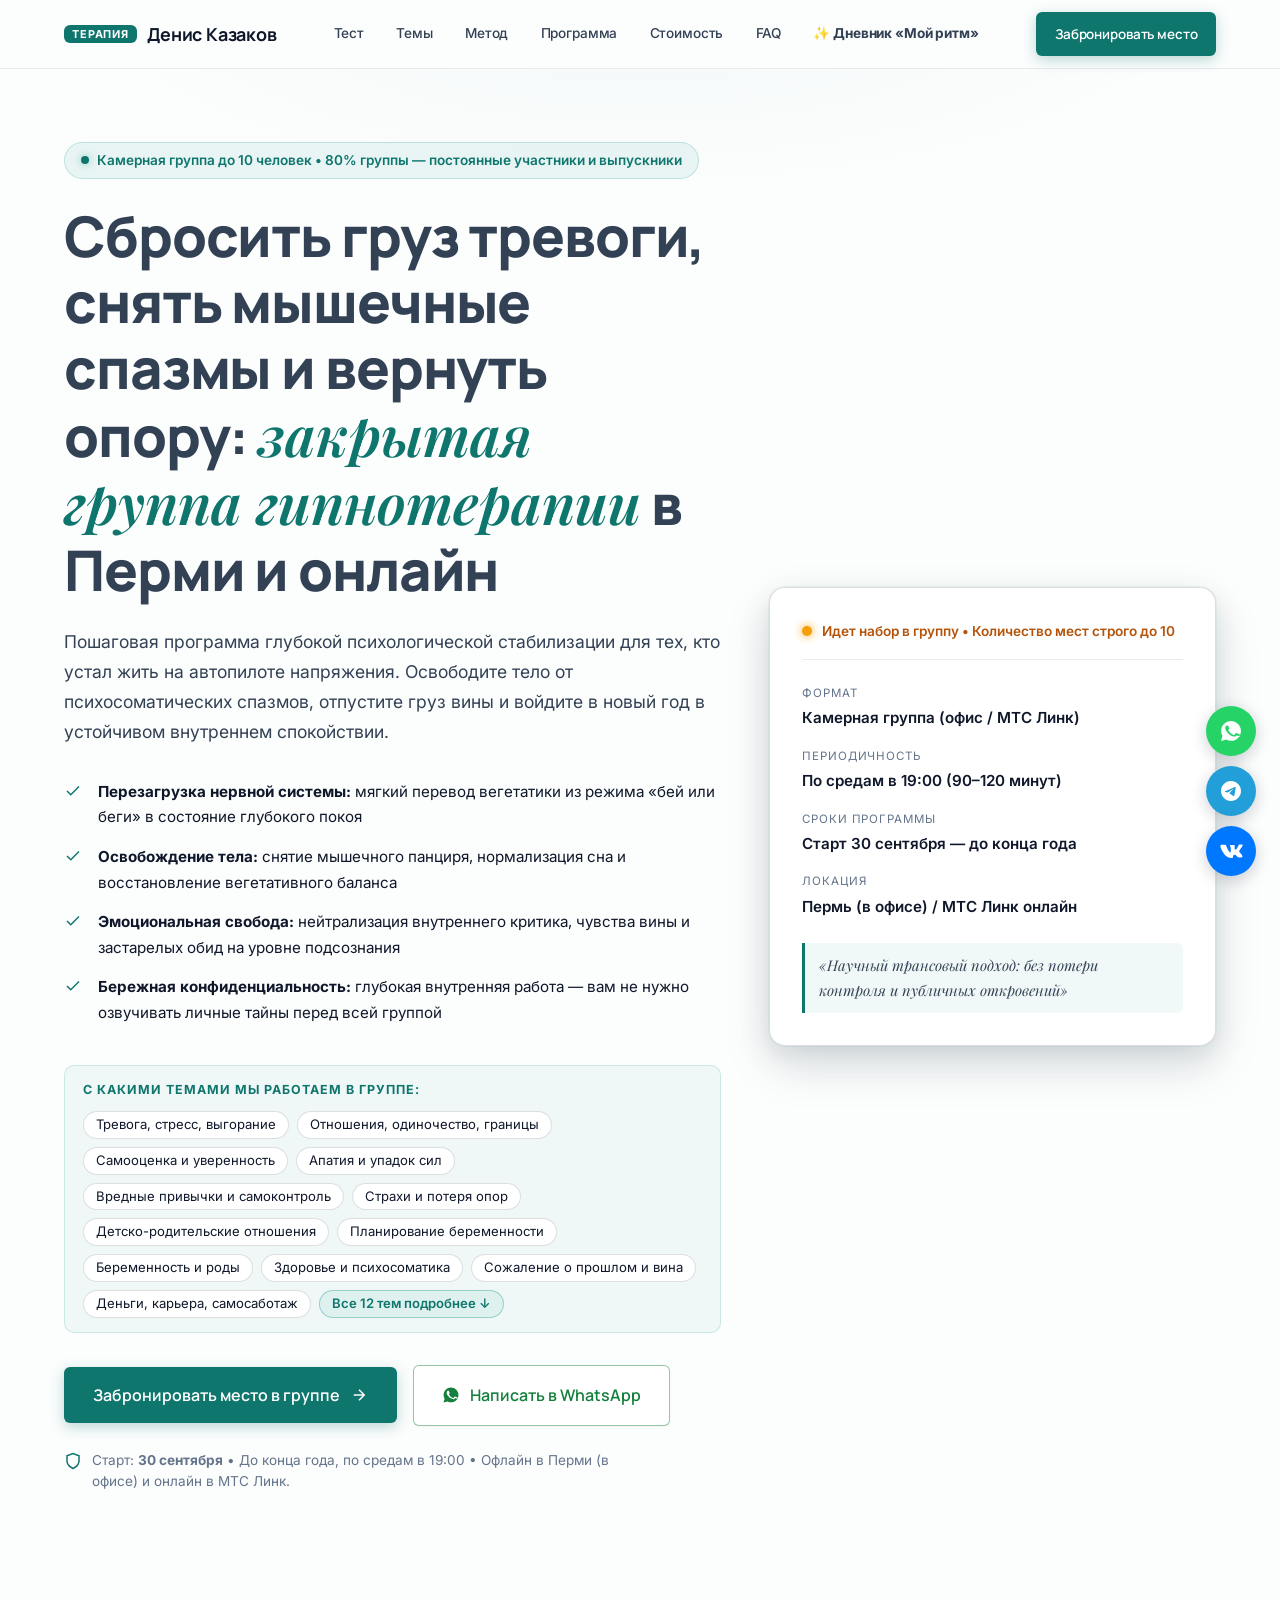
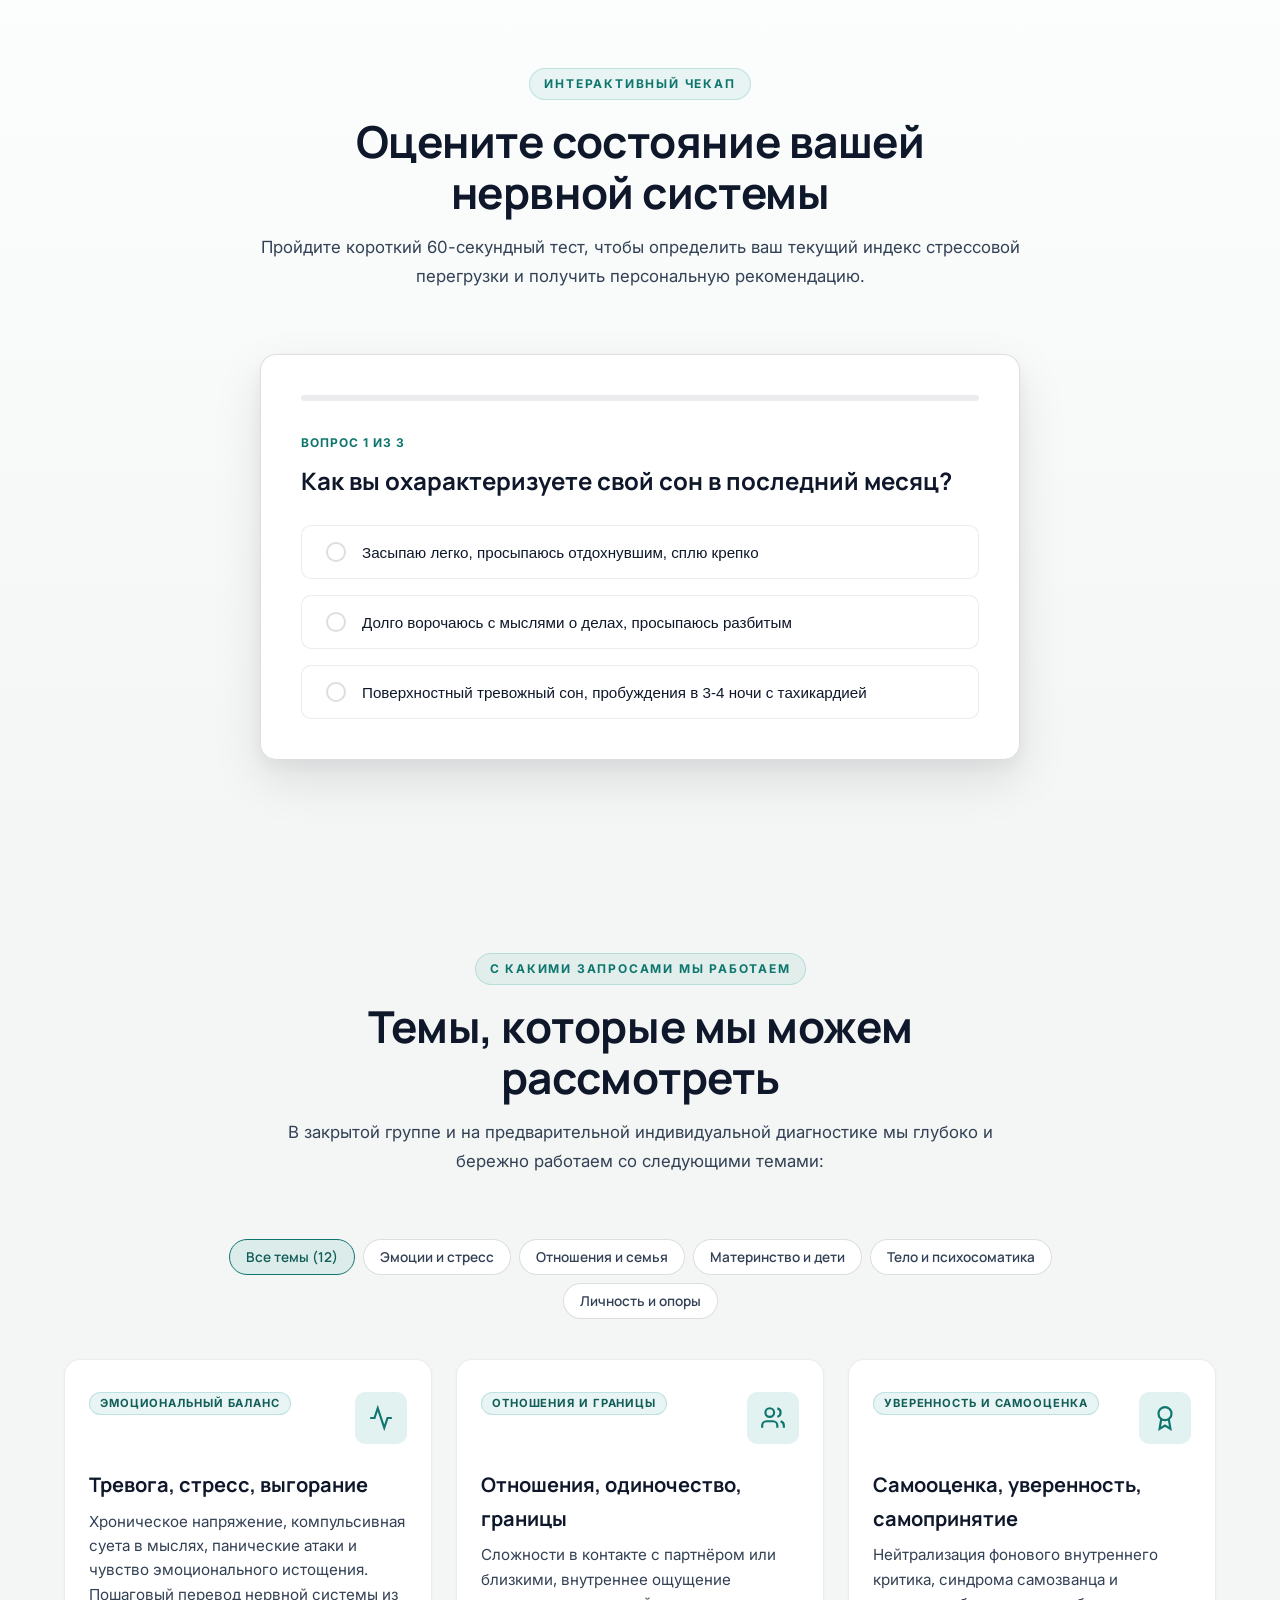
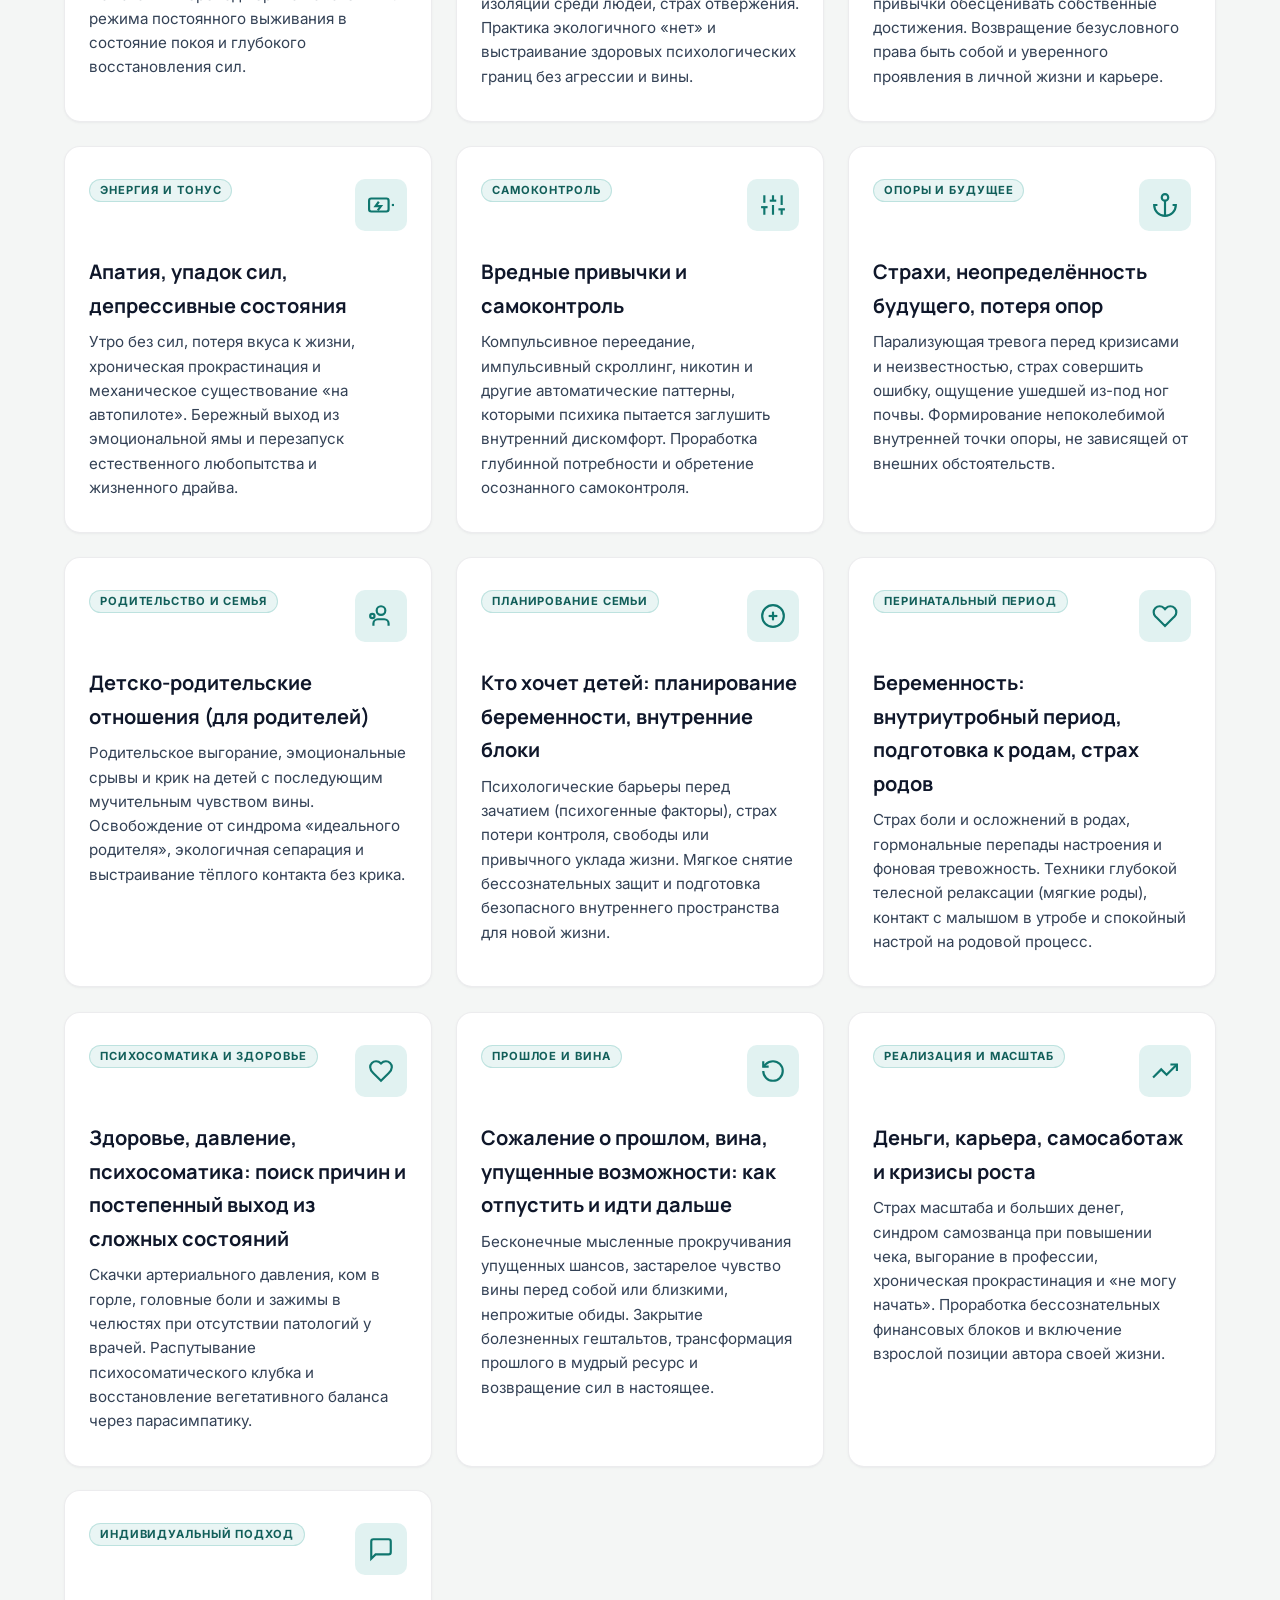
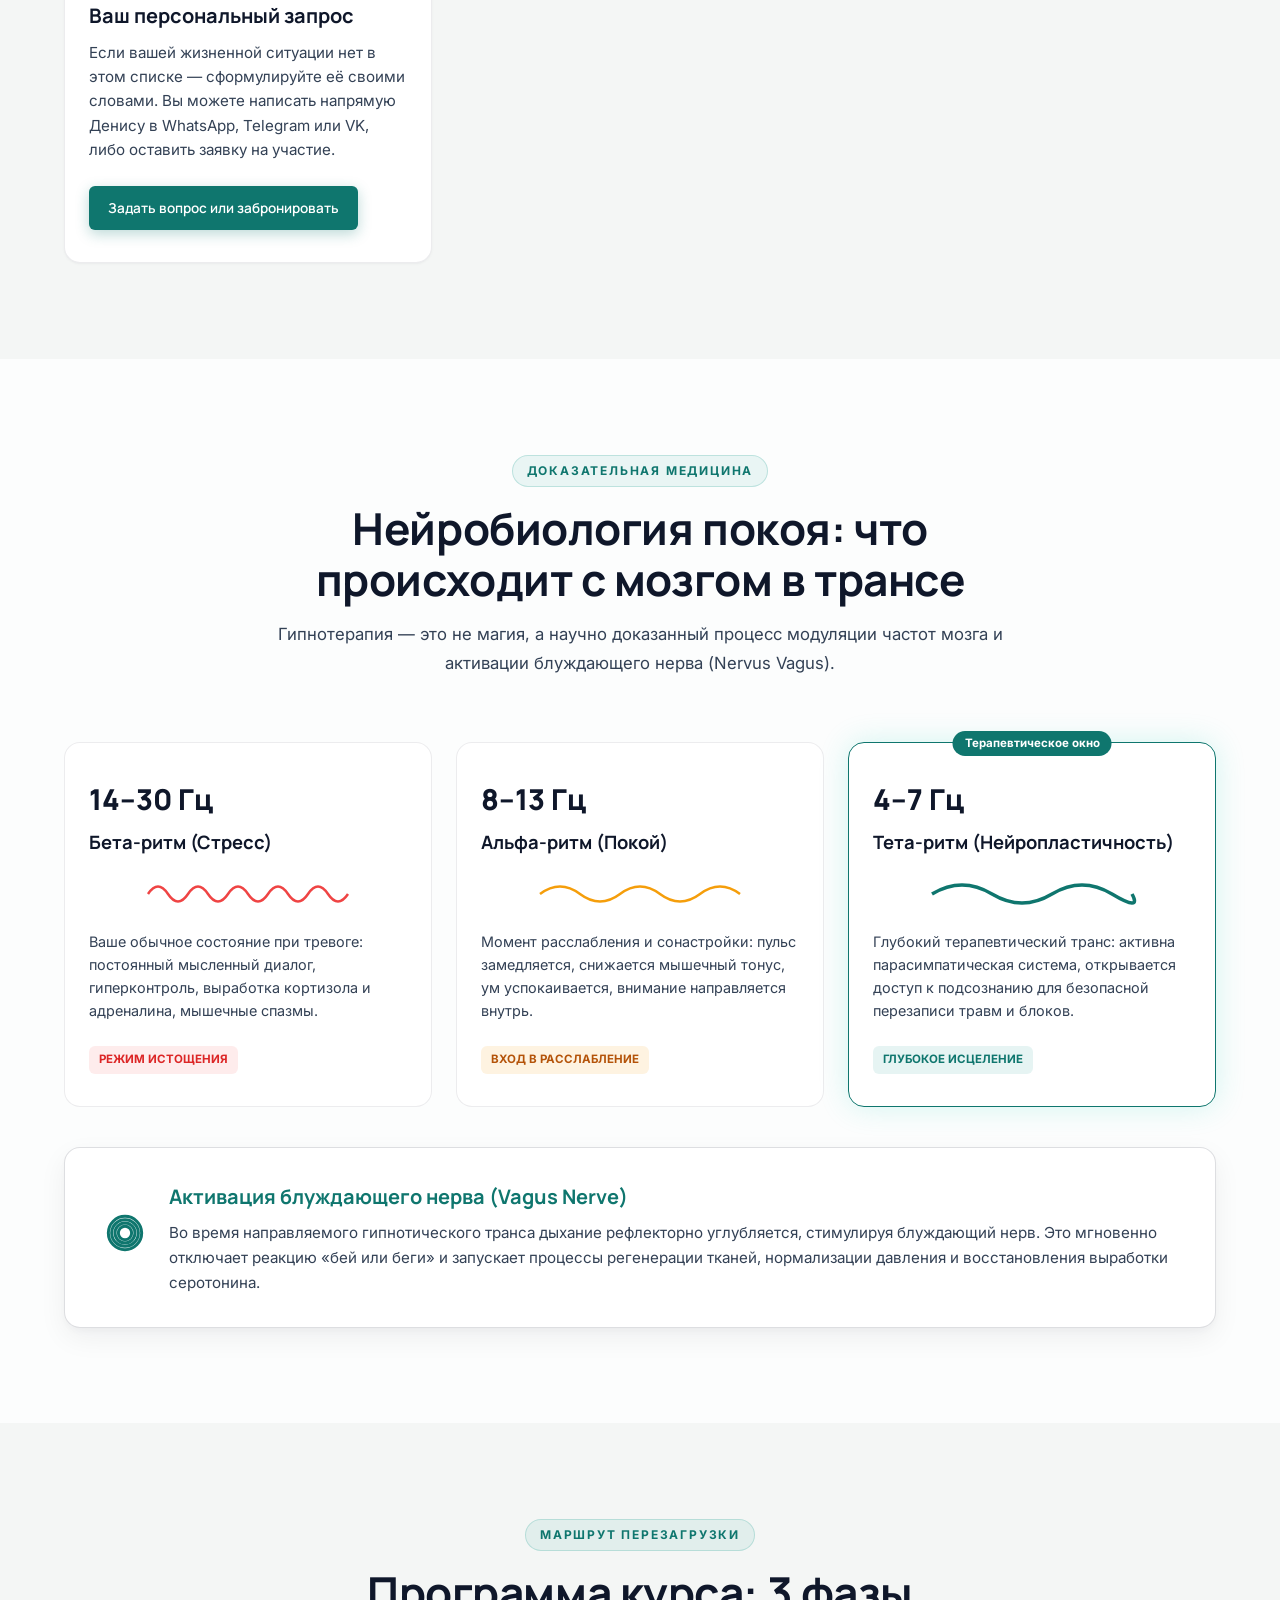
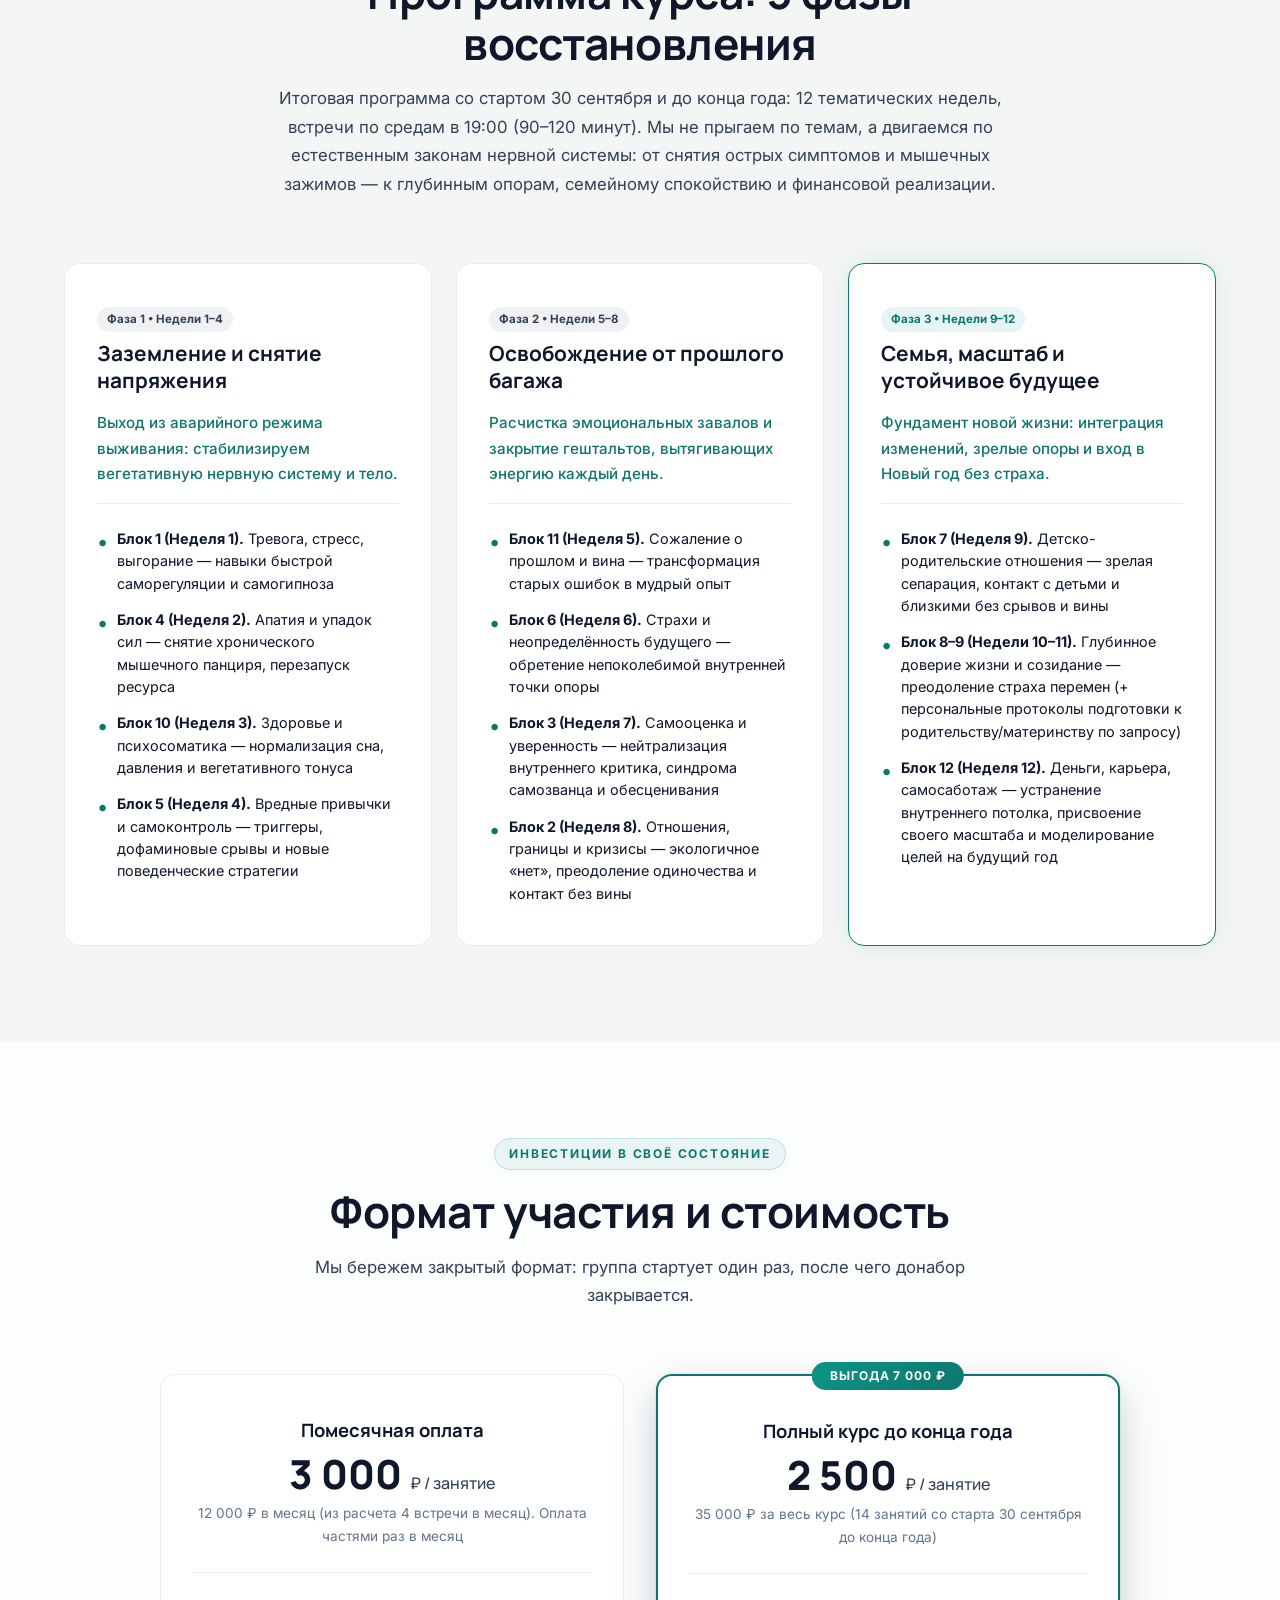
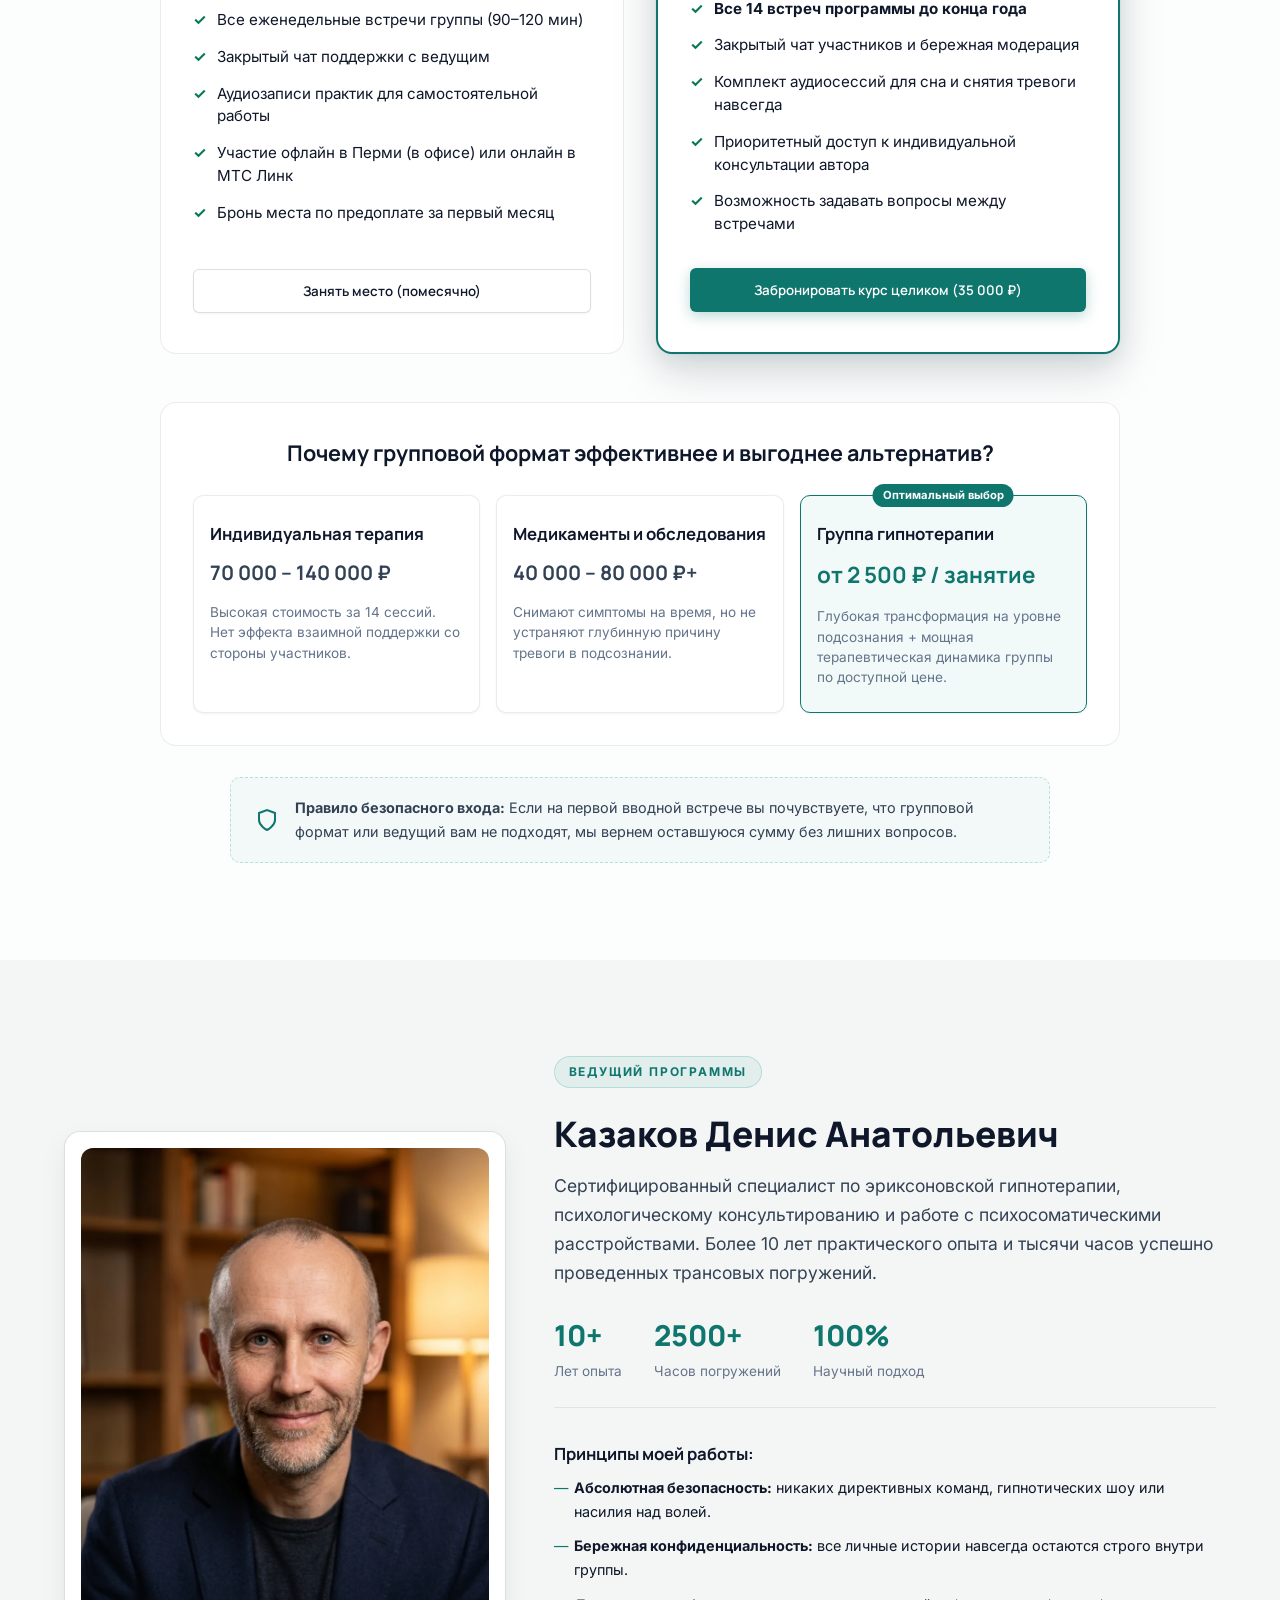
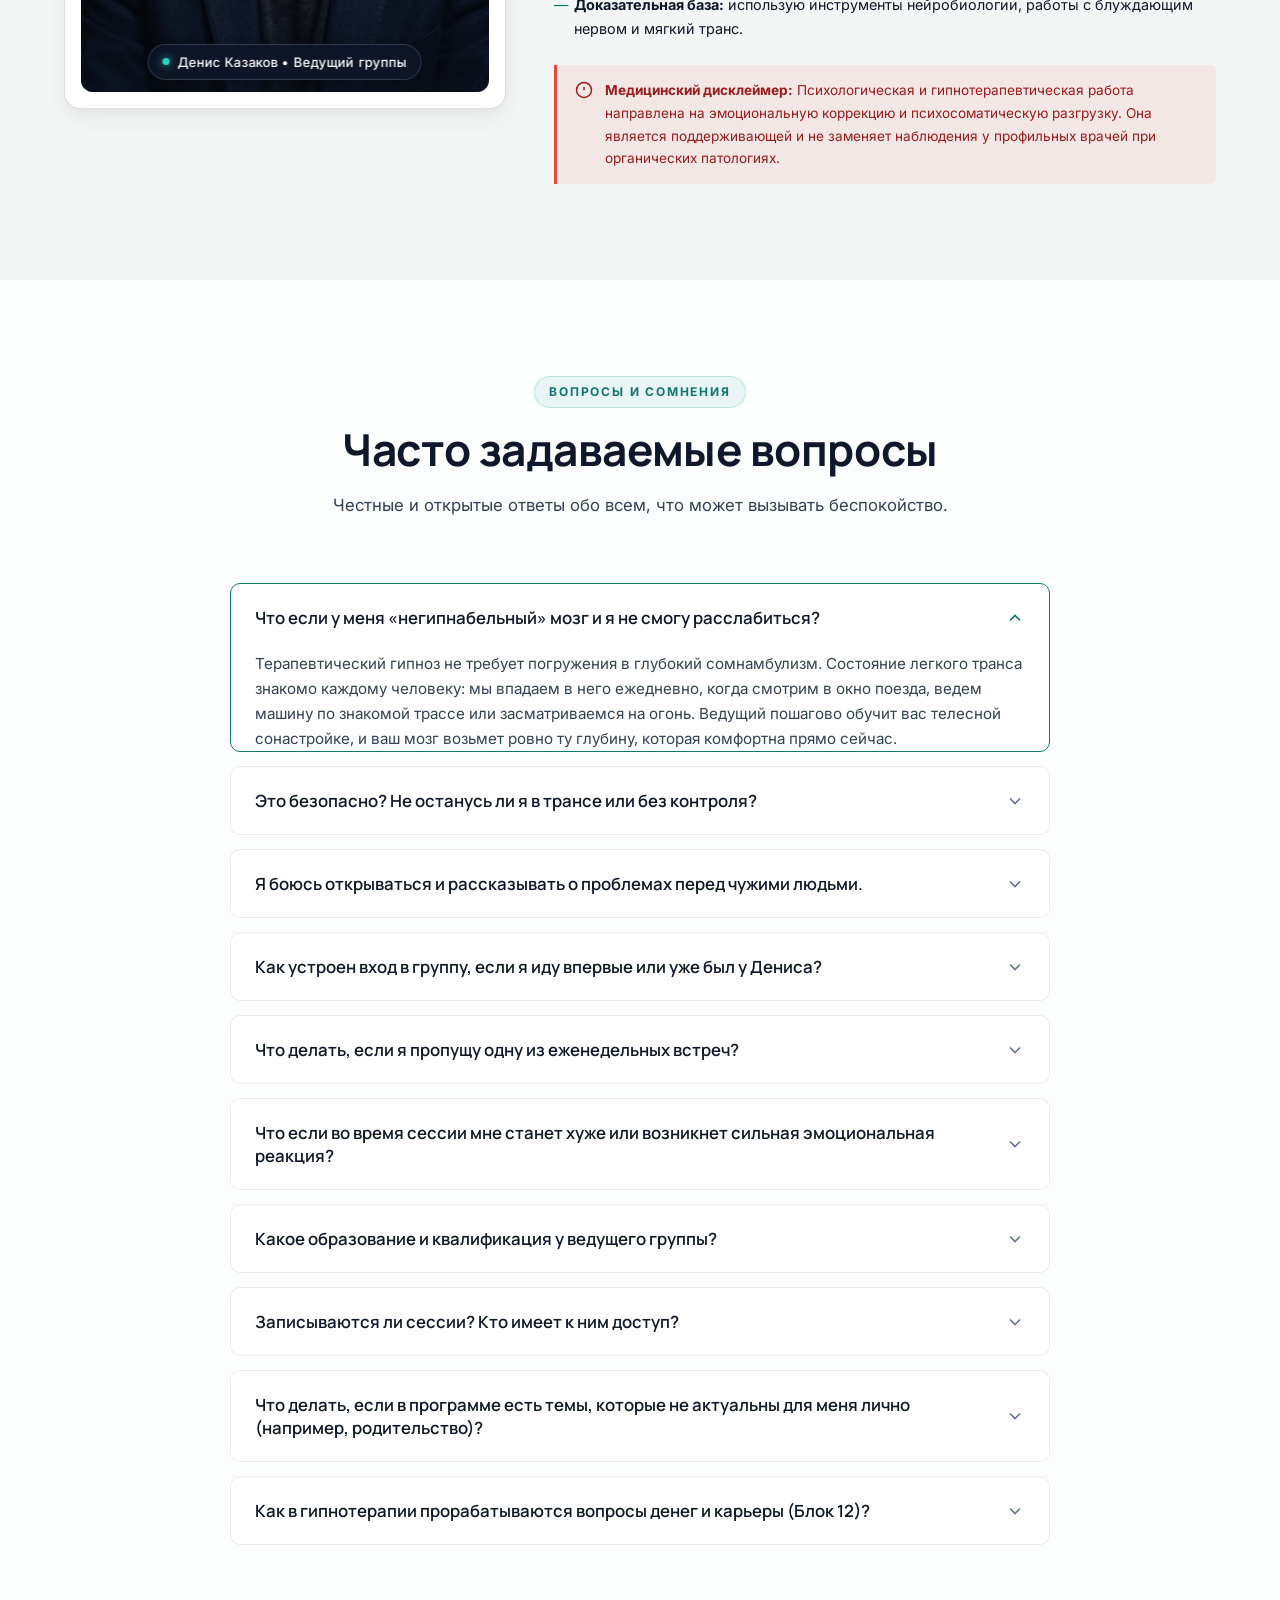
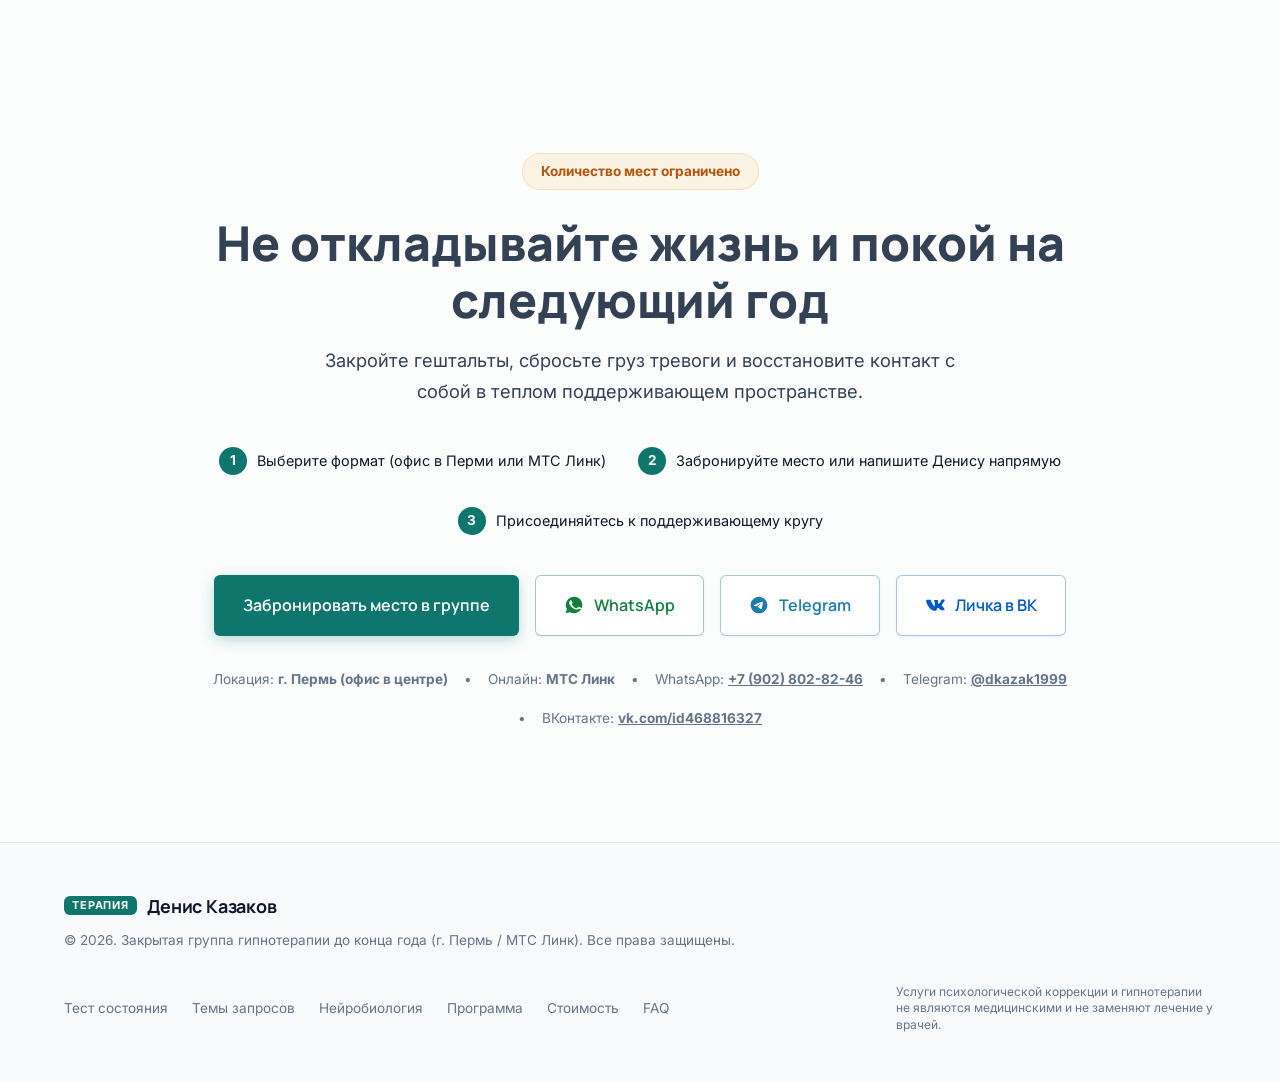
==== commit dfebc326: "feat: add Moy Ritm therapy monitoring PWA app to /ritm subfolder" ====
--- a/index.html
+++ b/index.html
@@ -43,6 +43,7 @@
           <li><a href="#program" class="nav-link">Программа</a></li>
           <li><a href="#pricing" class="nav-link">Стоимость</a></li>
           <li><a href="#faq" class="nav-link">FAQ</a></li>
+          <li><a href="ritm/" class="nav-link" style="color: #0f766e; font-weight: 700;">✨ Дневник «Мой ритм»</a></li>
         </ul>
       </nav>
 
